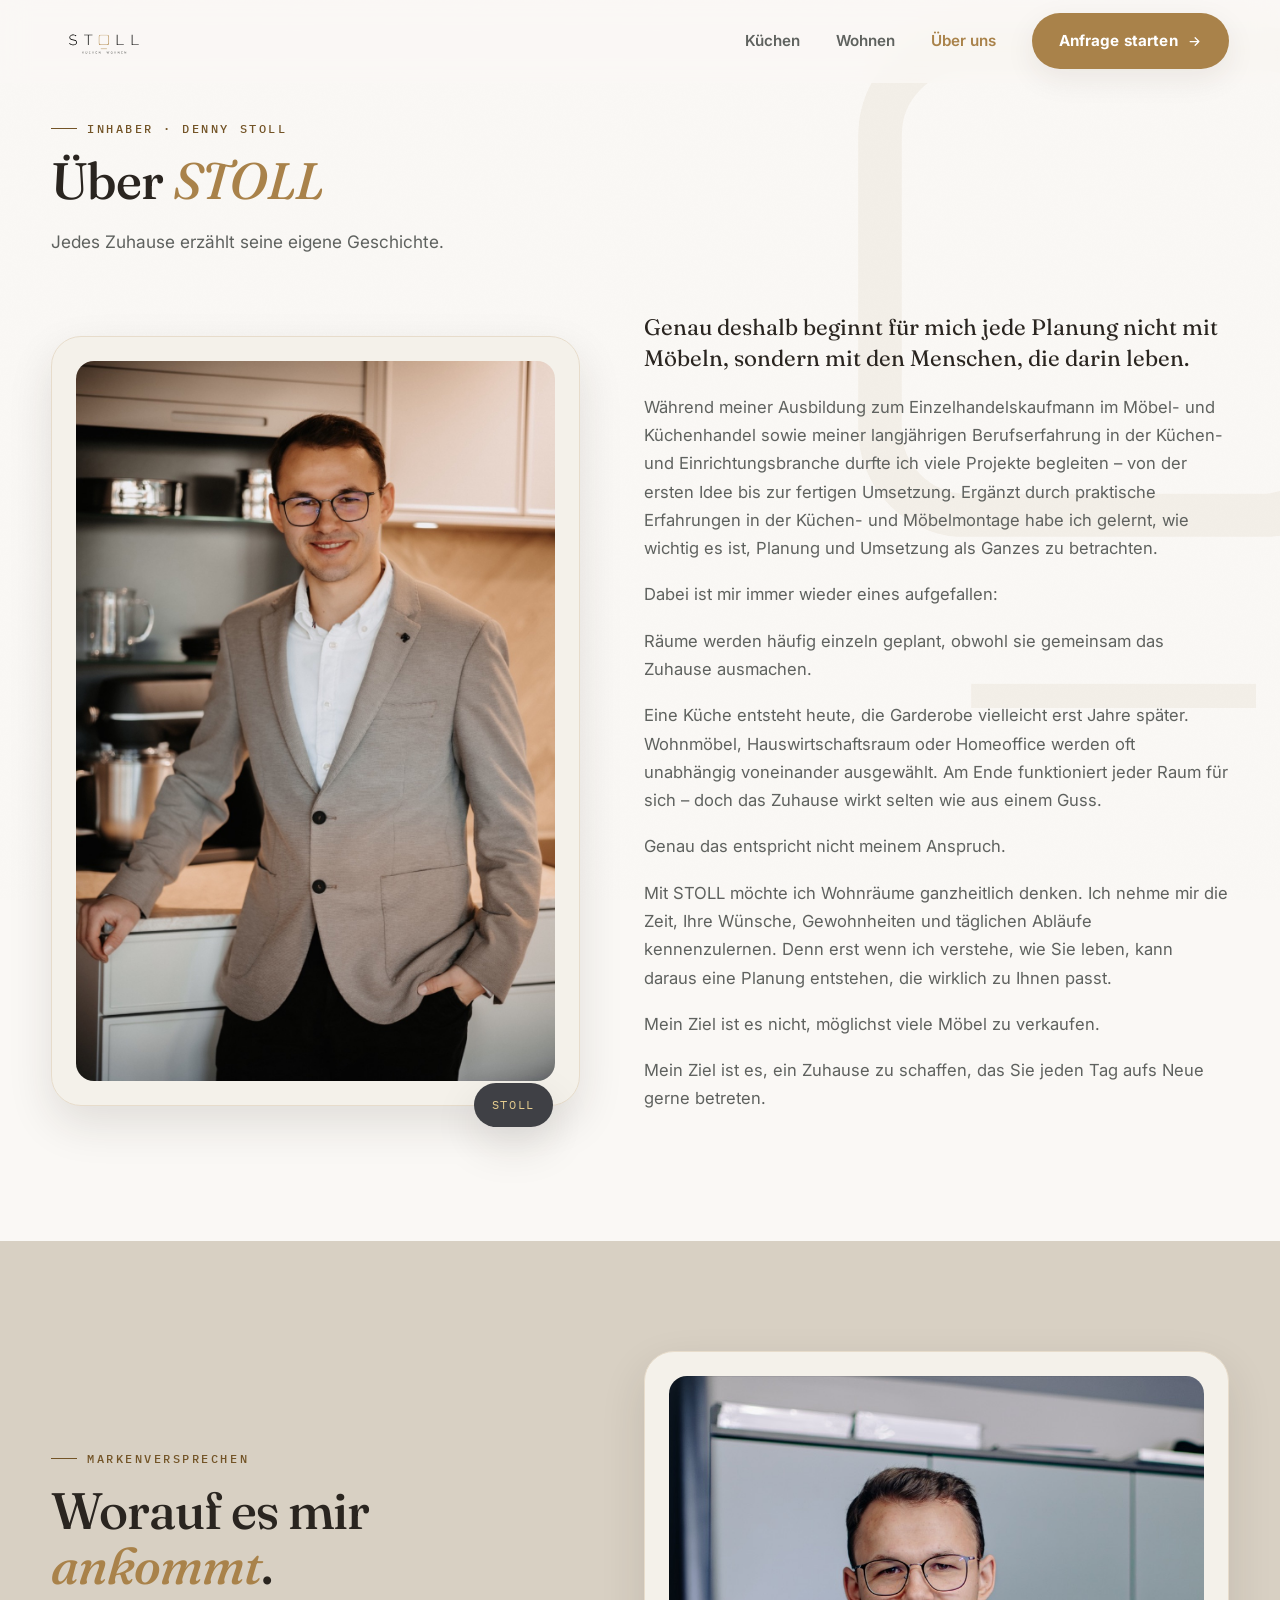
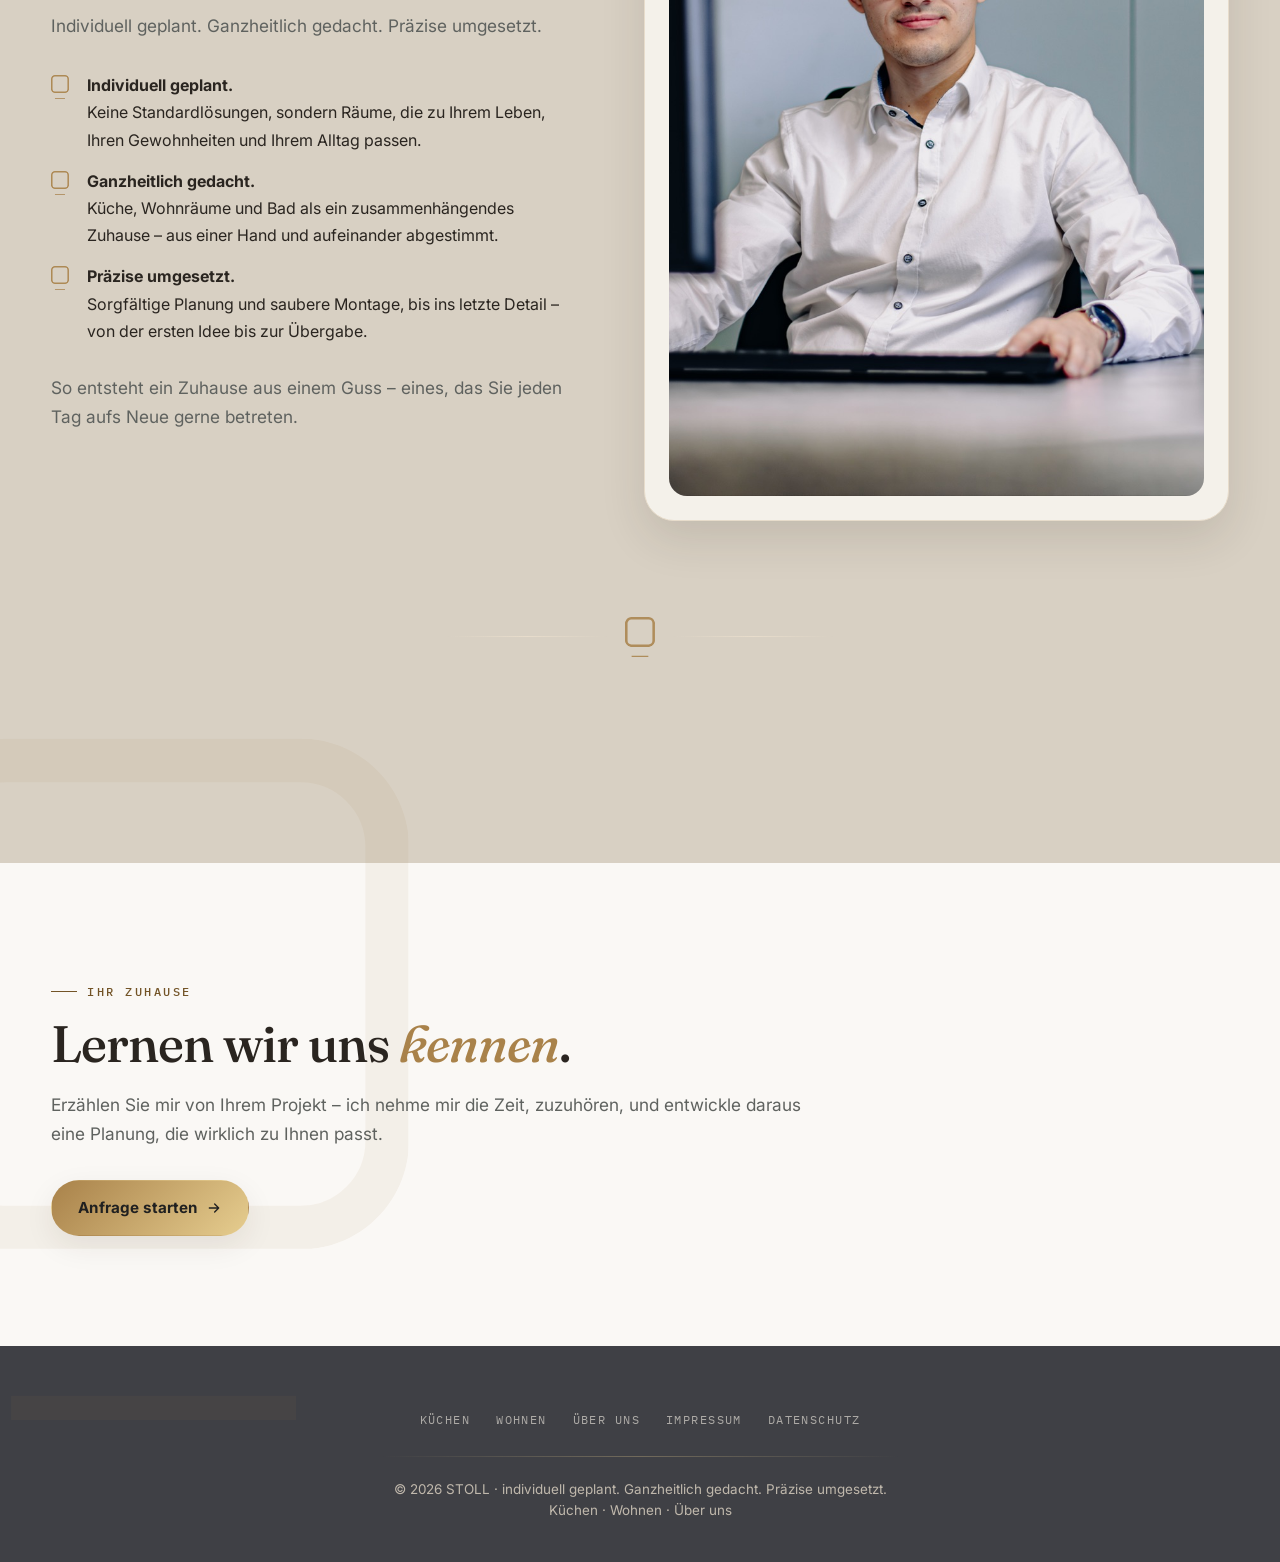
==== ueber.html @ c8c5f57c "deploy: sync from WarMarv/Stoll-Kuechen@6cf0e67fbf51370afdefecc2212f206522c93982" ====
<!DOCTYPE html>
<html lang="de">
<head>
  <meta charset="UTF-8" />
  <meta name="viewport" content="width=device-width, initial-scale=1.0" />
  <!-- Optional: Google Search Console verification token. Leave the placeholder
       if unused, or fill it via config.env / scripts/fill.py. -->
  <meta name="google-site-verification" content="" />

  <title>Über uns — STOLL</title>
  <meta name="description" content="Über STOLL: Inhaber Denny Stoll plant Küchen und ganzheitliche Wohnkonzepte vom ersten Gespräch bis zur fertigen Umsetzung – persönlich, individuell und aus einer Hand. Für Scheeßel, Rotenburg (Wümme) und Umgebung." />
  <meta name="author" content="STOLL" />
  <meta name="theme-color" content="#141210" />
  <link rel="canonical" href="https://stoll-kuechen.de/ueber.html" />
  <link rel="icon" type="image/png" href="resources/pictures/logo.png" />

  <meta property="og:type" content="website" />
  <meta property="og:locale" content="de_DE" />
  <meta property="og:site_name" content="STOLL" />
  <meta property="og:title" content="Über uns — STOLL" />
  <meta property="og:description" content="Die Geschichte hinter STOLL: ganzheitlich gedachte Wohnräume, persönlich geplant von Inhaber Denny Stoll – von der ersten Idee bis zur Umsetzung." />
  <meta property="og:url" content="https://stoll-kuechen.de/ueber.html" />
  <meta property="og:image" content="https://stoll-kuechen.de/resources/pictures/logo.png" />
  <meta name="twitter:card" content="summary_large_image" />
  <meta name="twitter:title" content="Über uns — STOLL" />
  <meta name="twitter:description" content="Die Geschichte hinter STOLL – Wohnräume, die als Ganzes gedacht werden." />
  <meta name="twitter:image" content="https://stoll-kuechen.de/resources/pictures/logo.png" />

  <link rel="preconnect" href="https://fonts.googleapis.com" />
  <link rel="preconnect" href="https://fonts.gstatic.com" crossorigin />
  <link href="https://fonts.googleapis.com/css2?family=Fraunces:ital,opsz,wght@0,9..144,400;0,9..144,500;0,9..144,600;1,9..144,500&family=IBM+Plex+Mono:wght@400;500&family=Inter:wght@400;500;600;700;800&display=swap" rel="stylesheet" />

  <link rel="stylesheet" href="styles.css" />

  <script type="application/ld+json">
  {
    "@context": "https://schema.org",
    "@type": "LocalBusiness",
    "name": "STOLL",
    "description": "STOLL verbindet individuelle Küchenplanung mit ganzheitlichen Wohnkonzepten – ein Zuhause aus einem Guss. Für Scheeßel, Rotenburg (Wümme) und Umgebung.",
    "image": "https://stoll-kuechen.de/resources/pictures/logo.png",
    "url": "https://stoll-kuechen.de/ueber.html",
    "telephone": "+491735657538",
    "email": "denny@stoll-kuechen.de",
    "address": {
      "@type": "PostalAddress",
      "postalCode": "27383",
      "addressLocality": "Scheeßel",
      "addressCountry": "DE"
    },
    "areaServed": "Rotenburg (Wümme) und Umgebung"
  }
  </script>
</head>

<body>

<header id="site-header">
  <div class="container nav">
    <a href="index.html#hero" class="brand" aria-label="STOLL — Startseite">
      <img src="resources/pictures/logo.svg" class="nav-logo" alt="STOLL" loading="eager" width="120" height="80" />
    </a>
    <nav class="nav-links" aria-label="Hauptnavigation">
      <a href="index.html">Küchen</a>
      <a href="wohnen.html">Wohnen</a>
      <a href="ueber.html" aria-current="page">Über uns</a>
      <a href="index.html#kontakt" class="btn nav-cta">
        Anfrage starten
        <svg class="arrow" width="15" height="15" viewBox="0 0 24 24" fill="none" aria-hidden="true"><path d="M5 12h14M13 6l6 6-6 6" stroke="currentColor" stroke-width="2" stroke-linecap="round" stroke-linejoin="round"/></svg>
      </a>
    </nav>
    <button class="hamburger" id="hamburger-btn" aria-label="Menü öffnen" aria-expanded="false" aria-controls="mobile-drawer">
      <span></span>
      <span></span>
      <span></span>
    </button>
  </div>
</header>

<div class="mobile-overlay" id="mobile-overlay" aria-hidden="true"></div>

<nav class="mobile-drawer" id="mobile-drawer" aria-label="Mobile Navigation" aria-hidden="true">
  <button class="drawer-close" id="drawer-close" aria-label="Menü schließen">
    <svg width="20" height="20" viewBox="0 0 24 24" fill="none" aria-hidden="true"><path d="M18 6 6 18M6 6l12 12" stroke="currentColor" stroke-width="2" stroke-linecap="round"/></svg>
  </button>
  <div class="drawer-links">
    <a href="index.html" class="drawer-link">Küchen</a>
    <a href="wohnen.html" class="drawer-link">Wohnen</a>
    <a href="ueber.html" class="drawer-link" aria-current="page">Über&nbsp;uns</a>
    <a href="index.html#kontakt" class="drawer-link">Kontakt</a>
    <a href="impressum.html" class="drawer-link">Impressum</a>
    <a href="datenschutz.html" class="drawer-link">Datenschutz</a>
  </div>
</nav>

<main id="top">

  <!-- ===================== ÜBER — STORY ===================== -->
  <section id="ueber">
    <!-- Recurring brand "O" — faint watermark behind the story. Decorative. -->
    <span class="o-watermark" aria-hidden="true" style="right:-7%; top:2%;"><svg xmlns="http://www.w3.org/2000/svg" viewBox="0 0 236.88 315.75" fill="currentColor" role="img" aria-hidden="true"><defs><clipPath id="ouw-18f285faab"><path d="M 0.78125 0.75 L 236 0.75 L 236 236 L 0.78125 236 Z M 0.78125 0.75 " clip-rule="nonzero"/></clipPath><clipPath id="ouw-90af466096"><path d="M 0.0351562 50.210938 L 0.0351562 186.21875 C 0.0351562 213.949219 22.511719 236.429688 50.242188 236.429688 L 186.253906 236.429688 C 213.984375 236.429688 236.464844 213.949219 236.464844 186.21875 L 236.464844 50.210938 C 236.464844 22.480469 213.984375 0 186.253906 0 L 50.242188 0 C 22.511719 0 0.0351562 22.480469 0.0351562 50.210938 Z M 0.0351562 50.210938 " clip-rule="nonzero"/></clipPath><clipPath id="ouw-c1b9705674"><path d="M 51.144531 0.898438 L 185.351562 0.898438 C 213.082031 0.898438 235.5625 23.378906 235.5625 51.109375 L 235.5625 185.320312 C 235.5625 213.050781 213.082031 235.53125 185.351562 235.53125 L 51.144531 235.53125 C 23.414062 235.53125 0.933594 213.050781 0.933594 185.320312 L 0.933594 51.109375 C 0.933594 23.378906 23.414062 0.898438 51.144531 0.898438 Z M 51.144531 0.898438 " clip-rule="nonzero"/></clipPath><clipPath id="ouw-21a5c34f56"><path d="M 0.0351562 0 L 236.097656 0 L 236.097656 236.0625 L 0.0351562 236.0625 Z M 0.0351562 0 " clip-rule="nonzero"/></clipPath><clipPath id="ouw-f9baf54a4a"><path d="M 0.0351562 50.210938 L 0.0351562 186.21875 C 0.0351562 213.949219 22.511719 236.429688 50.242188 236.429688 L 186.253906 236.429688 C 213.984375 236.429688 236.464844 213.949219 236.464844 186.21875 L 236.464844 50.210938 C 236.464844 22.480469 213.984375 0 186.253906 0 L 50.242188 0 C 22.511719 0 0.0351562 22.480469 0.0351562 50.210938 Z M 0.0351562 50.210938 " clip-rule="nonzero"/></clipPath><clipPath id="ouw-d1e6bcbc93"><path d="M 0.0351562 50.210938 L 0.0351562 186.214844 C 0.0351562 213.945312 22.511719 236.425781 50.242188 236.425781 L 186.25 236.425781 C 213.980469 236.425781 236.460938 213.945312 236.460938 186.214844 L 236.460938 50.210938 C 236.460938 22.480469 213.980469 0 186.25 0 L 50.242188 0 C 22.511719 0 0.0351562 22.480469 0.0351562 50.210938 Z M 0.0351562 50.210938 " clip-rule="nonzero"/></clipPath><clipPath id="ouw-80a44c258c"><path d="M 46 304 L 190 304 L 190 315.5 L 46 315.5 Z M 46 304 " clip-rule="nonzero"/></clipPath></defs><g clip-path="url(#ouw-18f285faab)"><g clip-path="url(#ouw-90af466096)"><g clip-path="url(#ouw-c1b9705674)"><path fill="currentColor" d="M 209.675781 236.425781 L 26.804688 236.425781 C 25.929688 236.425781 25.054688 236.378906 24.183594 236.292969 C 23.308594 236.207031 22.445312 236.078125 21.582031 235.90625 C 20.722656 235.734375 19.875 235.519531 19.035156 235.265625 C 18.199219 235.007812 17.375 234.714844 16.5625 234.378906 C 15.753906 234.042969 14.960938 233.667969 14.1875 233.253906 C 13.417969 232.839844 12.664062 232.386719 11.9375 231.902344 C 11.207031 231.414062 10.503906 230.890625 9.828125 230.335938 C 9.148438 229.777344 8.5 229.191406 7.882812 228.570312 C 7.261719 227.949219 6.671875 227.300781 6.117188 226.621094 C 5.5625 225.945312 5.039062 225.242188 4.550781 224.511719 C 4.066406 223.785156 3.613281 223.03125 3.203125 222.257812 C 2.789062 221.484375 2.414062 220.695312 2.078125 219.882812 C 1.742188 219.074219 1.445312 218.25 1.191406 217.410156 C 0.9375 216.574219 0.722656 215.722656 0.550781 214.863281 C 0.378906 214.003906 0.25 213.136719 0.164062 212.265625 C 0.078125 211.390625 0.0351562 210.519531 0.0351562 209.640625 L 0.0351562 26.773438 C 0.0351562 25.894531 0.078125 25.023438 0.164062 24.148438 C 0.253906 23.277344 0.382812 22.410156 0.554688 21.550781 C 0.726562 20.691406 0.9375 19.84375 1.195312 19.003906 C 1.449219 18.167969 1.746094 17.34375 2.082031 16.53125 C 2.417969 15.722656 2.792969 14.933594 3.207031 14.160156 C 3.617188 13.386719 4.070312 12.636719 4.554688 11.90625 C 5.042969 11.179688 5.566406 10.476562 6.121094 9.796875 C 6.679688 9.121094 7.265625 8.472656 7.886719 7.851562 C 8.503906 7.230469 9.152344 6.644531 9.832031 6.089844 C 10.507812 5.53125 11.210938 5.011719 11.941406 4.523438 C 12.667969 4.035156 13.417969 3.585938 14.191406 3.171875 C 14.964844 2.757812 15.757812 2.382812 16.566406 2.046875 C 17.375 1.710938 18.199219 1.414062 19.039062 1.160156 C 19.878906 0.90625 20.726562 0.691406 21.585938 0.519531 C 22.445312 0.347656 23.3125 0.21875 24.183594 0.132812 C 25.054688 0.046875 25.929688 0 26.804688 0 L 209.675781 0 C 210.550781 0 211.425781 0.0429688 212.296875 0.132812 C 213.171875 0.21875 214.039062 0.347656 214.898438 0.519531 C 215.757812 0.691406 216.605469 0.902344 217.445312 1.15625 C 218.285156 1.414062 219.109375 1.707031 219.917969 2.042969 C 220.726562 2.378906 221.519531 2.753906 222.292969 3.167969 C 223.066406 3.582031 223.816406 4.03125 224.546875 4.519531 C 225.273438 5.003906 225.980469 5.527344 226.65625 6.082031 C 227.335938 6.640625 227.984375 7.226562 228.601562 7.847656 C 229.222656 8.46875 229.8125 9.117188 230.367188 9.792969 C 230.925781 10.472656 231.445312 11.175781 231.933594 11.902344 C 232.421875 12.632812 232.871094 13.382812 233.285156 14.15625 C 233.699219 14.929688 234.074219 15.71875 234.410156 16.53125 C 234.746094 17.339844 235.042969 18.164062 235.296875 19.003906 C 235.554688 19.839844 235.765625 20.691406 235.9375 21.550781 C 236.109375 22.410156 236.242188 23.277344 236.328125 24.148438 C 236.414062 25.019531 236.457031 25.894531 236.460938 26.773438 L 236.460938 209.640625 C 236.460938 210.519531 236.414062 211.394531 236.328125 212.265625 C 236.242188 213.136719 236.113281 214.003906 235.941406 214.863281 C 235.769531 215.726562 235.554688 216.574219 235.300781 217.414062 C 235.046875 218.253906 234.75 219.078125 234.414062 219.886719 C 234.078125 220.699219 233.703125 221.488281 233.289062 222.261719 C 232.875 223.035156 232.425781 223.789062 231.9375 224.515625 C 231.453125 225.246094 230.929688 225.949219 230.371094 226.628906 C 229.816406 227.304688 229.226562 227.953125 228.609375 228.574219 C 227.988281 229.195312 227.339844 229.78125 226.660156 230.339844 C 225.984375 230.894531 225.28125 231.417969 224.550781 231.90625 C 223.820312 232.390625 223.070312 232.84375 222.296875 233.257812 C 221.523438 233.671875 220.730469 234.046875 219.921875 234.382812 C 219.109375 234.71875 218.285156 235.011719 217.449219 235.269531 C 216.609375 235.523438 215.757812 235.734375 214.898438 235.90625 C 214.039062 236.078125 213.171875 236.207031 212.300781 236.296875 C 211.425781 236.382812 210.550781 236.425781 209.675781 236.425781 Z M 26.804688 6.460938 C 26.140625 6.460938 25.476562 6.496094 24.816406 6.5625 C 24.15625 6.625 23.496094 6.726562 22.847656 6.855469 C 22.195312 6.988281 21.550781 7.148438 20.914062 7.34375 C 20.277344 7.535156 19.652344 7.761719 19.039062 8.015625 C 18.425781 8.269531 17.824219 8.554688 17.238281 8.867188 C 16.652344 9.183594 16.082031 9.523438 15.53125 9.894531 C 14.976562 10.261719 14.441406 10.660156 13.929688 11.082031 C 13.414062 11.503906 12.921875 11.949219 12.453125 12.417969 C 11.984375 12.890625 11.535156 13.382812 11.113281 13.894531 C 10.691406 14.410156 10.296875 14.941406 9.925781 15.496094 C 9.558594 16.046875 9.214844 16.617188 8.902344 17.203125 C 8.589844 17.789062 8.304688 18.390625 8.050781 19.003906 C 7.792969 19.617188 7.570312 20.242188 7.375 20.878906 C 7.183594 21.515625 7.019531 22.160156 6.890625 22.8125 C 6.757812 23.464844 6.660156 24.121094 6.59375 24.78125 C 6.527344 25.445312 6.496094 26.105469 6.492188 26.773438 L 6.492188 209.640625 C 6.496094 210.304688 6.527344 210.96875 6.59375 211.632812 C 6.660156 212.292969 6.757812 212.949219 6.886719 213.601562 C 7.019531 214.253906 7.179688 214.898438 7.375 215.535156 C 7.566406 216.171875 7.789062 216.796875 8.046875 217.414062 C 8.300781 218.027344 8.585938 218.628906 8.898438 219.214844 C 9.210938 219.800781 9.554688 220.371094 9.921875 220.921875 C 10.292969 221.476562 10.6875 222.011719 11.109375 222.523438 C 11.53125 223.039062 11.976562 223.53125 12.449219 224.003906 C 12.917969 224.472656 13.410156 224.917969 13.925781 225.339844 C 14.4375 225.761719 14.972656 226.160156 15.523438 226.53125 C 16.078125 226.898438 16.648438 227.242188 17.234375 227.554688 C 17.820312 227.871094 18.421875 228.152344 19.035156 228.410156 C 19.648438 228.664062 20.273438 228.890625 20.910156 229.082031 C 21.546875 229.277344 22.191406 229.4375 22.84375 229.570312 C 23.496094 229.699219 24.152344 229.800781 24.816406 229.867188 C 25.476562 229.929688 26.140625 229.964844 26.804688 229.964844 L 209.675781 229.964844 C 210.339844 229.964844 211.003906 229.933594 211.667969 229.867188 C 212.328125 229.800781 212.984375 229.703125 213.636719 229.570312 C 214.289062 229.441406 214.933594 229.28125 215.570312 229.085938 C 216.207031 228.890625 216.835938 228.667969 217.449219 228.414062 C 218.0625 228.15625 218.664062 227.875 219.25 227.558594 C 219.839844 227.246094 220.410156 226.902344 220.960938 226.535156 C 221.515625 226.164062 222.046875 225.769531 222.5625 225.347656 C 223.078125 224.921875 223.570312 224.476562 224.039062 224.007812 C 224.511719 223.535156 224.957031 223.042969 225.378906 222.527344 C 225.800781 222.015625 226.199219 221.480469 226.566406 220.925781 C 226.9375 220.375 227.28125 219.804688 227.59375 219.21875 C 227.90625 218.632812 228.191406 218.03125 228.445312 217.414062 C 228.703125 216.800781 228.925781 216.175781 229.121094 215.539062 C 229.3125 214.902344 229.476562 214.257812 229.605469 213.605469 C 229.734375 212.953125 229.835938 212.292969 229.898438 211.632812 C 229.964844 210.96875 230 210.304688 230 209.640625 L 230 26.773438 C 230 26.105469 229.964844 25.445312 229.898438 24.78125 C 229.832031 24.121094 229.734375 23.460938 229.605469 22.808594 C 229.472656 22.15625 229.3125 21.515625 229.117188 20.878906 C 228.921875 20.242188 228.699219 19.617188 228.441406 19 C 228.1875 18.386719 227.902344 17.785156 227.589844 17.199219 C 227.273438 16.613281 226.933594 16.042969 226.5625 15.492188 C 226.191406 14.9375 225.796875 14.40625 225.375 13.890625 C 224.953125 13.378906 224.507812 12.886719 224.035156 12.414062 C 223.566406 11.945312 223.074219 11.5 222.558594 11.078125 C 222.042969 10.65625 221.511719 10.257812 220.957031 9.890625 C 220.40625 9.519531 219.835938 9.179688 219.246094 8.863281 C 218.660156 8.550781 218.0625 8.265625 217.445312 8.011719 C 216.832031 7.757812 216.207031 7.53125 215.570312 7.339844 C 214.933594 7.144531 214.289062 6.984375 213.636719 6.855469 C 212.984375 6.722656 212.328125 6.625 211.664062 6.558594 C 211.003906 6.492188 210.339844 6.460938 209.675781 6.460938 Z M 26.804688 6.460938 " fill-opacity="1" fill-rule="nonzero"/></g></g></g><g clip-path="url(#ouw-21a5c34f56)"><g clip-path="url(#ouw-f9baf54a4a)"><g clip-path="url(#ouw-d1e6bcbc93)"><path stroke-linecap="butt" transform="matrix(0.749407, 0, 0, 0.749407, 0.0337478, 0.000000000000063898)" fill="none" stroke-linejoin="miter" d="M 0.00187935 67.000928 L 0.00187935 248.483059 C 0.00187935 285.486295 29.99436 315.483987 66.997595 315.483987 L 248.484939 315.483987 C 285.488174 315.483987 315.485867 285.486295 315.485867 248.483059 L 315.485867 67.000928 C 315.485867 29.997693 285.488174 -0.000000000000085265 248.484939 -0.000000000000085265 L 66.997595 -0.000000000000085265 C 29.99436 -0.000000000000085265 0.00187935 29.997693 0.00187935 67.000928 Z M 0.00187935 67.000928 " stroke="currentColor" stroke-width="54" stroke-opacity="1" stroke-miterlimit="4"/></g></g></g><g clip-path="url(#ouw-80a44c258c)"><path stroke-linecap="butt" transform="matrix(0.749407, 0, 0, 0.749407, 52.342947, 304.07559)" fill="none" stroke-linejoin="miter" d="M 0.00107154 7.498897 L 175.885023 7.498897 " stroke="currentColor" stroke-width="15" stroke-opacity="1" stroke-miterlimit="4"/></g></svg></span>

    <div class="container">
      <div class="section-head reveal">
        <span>Inhaber · Denny Stoll</span>
        <h1>Über <em>STOLL</em></h1>
        <p class="lead">
          Jedes Zuhause erzählt seine eigene Geschichte.
        </p>
      </div>

      <div class="about-layout">
        <div class="about-figure reveal">
          <div class="img-wrap">
            <img src="resources/pictures/portrait-denny.jpg"
                 alt="Denny Stoll, Inhaber von STOLL, im Porträt"
                 loading="eager" width="900" height="720" />
          </div>
          <span class="stamp">STOLL</span>
        </div>

        <div class="about-text reveal" data-delay="1">
          <p>
            Genau deshalb beginnt für mich jede Planung nicht mit Möbeln, sondern mit den Menschen, die darin leben.
          </p>
          <p>
            Während meiner Ausbildung zum Einzelhandelskaufmann im Möbel- und Küchenhandel sowie meiner langjährigen Berufserfahrung in der Küchen- und Einrichtungsbranche durfte ich viele Projekte begleiten – von der ersten Idee bis zur fertigen Umsetzung. Ergänzt durch praktische Erfahrungen in der Küchen- und Möbelmontage habe ich gelernt, wie wichtig es ist, Planung und Umsetzung als Ganzes zu betrachten.
          </p>
          <p>
            Dabei ist mir immer wieder eines aufgefallen:
          </p>
          <p>
            Räume werden häufig einzeln geplant, obwohl sie gemeinsam das Zuhause ausmachen.
          </p>
          <p>
            Eine Küche entsteht heute, die Garderobe vielleicht erst Jahre später. Wohnmöbel, Hauswirtschaftsraum oder Homeoffice werden oft unabhängig voneinander ausgewählt. Am Ende funktioniert jeder Raum für sich – doch das Zuhause wirkt selten wie aus einem Guss.
          </p>
          <p>
            Genau das entspricht nicht meinem Anspruch.
          </p>
          <p>
            Mit STOLL möchte ich Wohnräume ganzheitlich denken. Ich nehme mir die Zeit, Ihre Wünsche, Gewohnheiten und täglichen Abläufe kennenzulernen. Denn erst wenn ich verstehe, wie Sie leben, kann daraus eine Planung entstehen, die wirklich zu Ihnen passt.
          </p>
          <p>
            Mein Ziel ist es nicht, möglichst viele Möbel zu verkaufen.
          </p>
          <p>
            Mein Ziel ist es, ein Zuhause zu schaffen, das Sie jeden Tag aufs Neue gerne betreten.
          </p>
        </div>
      </div>
    </div>
  </section>

  <!-- ===================== ÜBER — MARKENVERSPRECHEN ===================== -->
  <section id="werte" class="band-greige">
    <div class="container about-layout">
      <div class="reveal">
        <div class="section-head" style="margin-bottom:32px;">
          <span>Markenversprechen</span>
          <h2>Worauf es mir <em>ankommt</em>.</h2>
          <p class="lead">
            Individuell geplant. Ganzheitlich gedacht. Präzise umgesetzt.
          </p>
        </div>

        <ul class="o-list">
          <li>
            <span class="o-mark" aria-hidden="true"><svg xmlns="http://www.w3.org/2000/svg" viewBox="0 0 236.88 315.75" fill="currentColor" role="img" aria-hidden="true"><defs><clipPath id="ol1-18f285faab"><path d="M 0.78125 0.75 L 236 0.75 L 236 236 L 0.78125 236 Z M 0.78125 0.75 " clip-rule="nonzero"/></clipPath><clipPath id="ol1-90af466096"><path d="M 0.0351562 50.210938 L 0.0351562 186.21875 C 0.0351562 213.949219 22.511719 236.429688 50.242188 236.429688 L 186.253906 236.429688 C 213.984375 236.429688 236.464844 213.949219 236.464844 186.21875 L 236.464844 50.210938 C 236.464844 22.480469 213.984375 0 186.253906 0 L 50.242188 0 C 22.511719 0 0.0351562 22.480469 0.0351562 50.210938 Z M 0.0351562 50.210938 " clip-rule="nonzero"/></clipPath><clipPath id="ol1-c1b9705674"><path d="M 51.144531 0.898438 L 185.351562 0.898438 C 213.082031 0.898438 235.5625 23.378906 235.5625 51.109375 L 235.5625 185.320312 C 235.5625 213.050781 213.082031 235.53125 185.351562 235.53125 L 51.144531 235.53125 C 23.414062 235.53125 0.933594 213.050781 0.933594 185.320312 L 0.933594 51.109375 C 0.933594 23.378906 23.414062 0.898438 51.144531 0.898438 Z M 51.144531 0.898438 " clip-rule="nonzero"/></clipPath><clipPath id="ol1-21a5c34f56"><path d="M 0.0351562 0 L 236.097656 0 L 236.097656 236.0625 L 0.0351562 236.0625 Z M 0.0351562 0 " clip-rule="nonzero"/></clipPath><clipPath id="ol1-f9baf54a4a"><path d="M 0.0351562 50.210938 L 0.0351562 186.21875 C 0.0351562 213.949219 22.511719 236.429688 50.242188 236.429688 L 186.253906 236.429688 C 213.984375 236.429688 236.464844 213.949219 236.464844 186.21875 L 236.464844 50.210938 C 236.464844 22.480469 213.984375 0 186.253906 0 L 50.242188 0 C 22.511719 0 0.0351562 22.480469 0.0351562 50.210938 Z M 0.0351562 50.210938 " clip-rule="nonzero"/></clipPath><clipPath id="ol1-d1e6bcbc93"><path d="M 0.0351562 50.210938 L 0.0351562 186.214844 C 0.0351562 213.945312 22.511719 236.425781 50.242188 236.425781 L 186.25 236.425781 C 213.980469 236.425781 236.460938 213.945312 236.460938 186.214844 L 236.460938 50.210938 C 236.460938 22.480469 213.980469 0 186.25 0 L 50.242188 0 C 22.511719 0 0.0351562 22.480469 0.0351562 50.210938 Z M 0.0351562 50.210938 " clip-rule="nonzero"/></clipPath><clipPath id="ol1-80a44c258c"><path d="M 46 304 L 190 304 L 190 315.5 L 46 315.5 Z M 46 304 " clip-rule="nonzero"/></clipPath></defs><g clip-path="url(#ol1-18f285faab)"><g clip-path="url(#ol1-90af466096)"><g clip-path="url(#ol1-c1b9705674)"><path fill="currentColor" d="M 209.675781 236.425781 L 26.804688 236.425781 C 25.929688 236.425781 25.054688 236.378906 24.183594 236.292969 C 23.308594 236.207031 22.445312 236.078125 21.582031 235.90625 C 20.722656 235.734375 19.875 235.519531 19.035156 235.265625 C 18.199219 235.007812 17.375 234.714844 16.5625 234.378906 C 15.753906 234.042969 14.960938 233.667969 14.1875 233.253906 C 13.417969 232.839844 12.664062 232.386719 11.9375 231.902344 C 11.207031 231.414062 10.503906 230.890625 9.828125 230.335938 C 9.148438 229.777344 8.5 229.191406 7.882812 228.570312 C 7.261719 227.949219 6.671875 227.300781 6.117188 226.621094 C 5.5625 225.945312 5.039062 225.242188 4.550781 224.511719 C 4.066406 223.785156 3.613281 223.03125 3.203125 222.257812 C 2.789062 221.484375 2.414062 220.695312 2.078125 219.882812 C 1.742188 219.074219 1.445312 218.25 1.191406 217.410156 C 0.9375 216.574219 0.722656 215.722656 0.550781 214.863281 C 0.378906 214.003906 0.25 213.136719 0.164062 212.265625 C 0.078125 211.390625 0.0351562 210.519531 0.0351562 209.640625 L 0.0351562 26.773438 C 0.0351562 25.894531 0.078125 25.023438 0.164062 24.148438 C 0.253906 23.277344 0.382812 22.410156 0.554688 21.550781 C 0.726562 20.691406 0.9375 19.84375 1.195312 19.003906 C 1.449219 18.167969 1.746094 17.34375 2.082031 16.53125 C 2.417969 15.722656 2.792969 14.933594 3.207031 14.160156 C 3.617188 13.386719 4.070312 12.636719 4.554688 11.90625 C 5.042969 11.179688 5.566406 10.476562 6.121094 9.796875 C 6.679688 9.121094 7.265625 8.472656 7.886719 7.851562 C 8.503906 7.230469 9.152344 6.644531 9.832031 6.089844 C 10.507812 5.53125 11.210938 5.011719 11.941406 4.523438 C 12.667969 4.035156 13.417969 3.585938 14.191406 3.171875 C 14.964844 2.757812 15.757812 2.382812 16.566406 2.046875 C 17.375 1.710938 18.199219 1.414062 19.039062 1.160156 C 19.878906 0.90625 20.726562 0.691406 21.585938 0.519531 C 22.445312 0.347656 23.3125 0.21875 24.183594 0.132812 C 25.054688 0.046875 25.929688 0 26.804688 0 L 209.675781 0 C 210.550781 0 211.425781 0.0429688 212.296875 0.132812 C 213.171875 0.21875 214.039062 0.347656 214.898438 0.519531 C 215.757812 0.691406 216.605469 0.902344 217.445312 1.15625 C 218.285156 1.414062 219.109375 1.707031 219.917969 2.042969 C 220.726562 2.378906 221.519531 2.753906 222.292969 3.167969 C 223.066406 3.582031 223.816406 4.03125 224.546875 4.519531 C 225.273438 5.003906 225.980469 5.527344 226.65625 6.082031 C 227.335938 6.640625 227.984375 7.226562 228.601562 7.847656 C 229.222656 8.46875 229.8125 9.117188 230.367188 9.792969 C 230.925781 10.472656 231.445312 11.175781 231.933594 11.902344 C 232.421875 12.632812 232.871094 13.382812 233.285156 14.15625 C 233.699219 14.929688 234.074219 15.71875 234.410156 16.53125 C 234.746094 17.339844 235.042969 18.164062 235.296875 19.003906 C 235.554688 19.839844 235.765625 20.691406 235.9375 21.550781 C 236.109375 22.410156 236.242188 23.277344 236.328125 24.148438 C 236.414062 25.019531 236.457031 25.894531 236.460938 26.773438 L 236.460938 209.640625 C 236.460938 210.519531 236.414062 211.394531 236.328125 212.265625 C 236.242188 213.136719 236.113281 214.003906 235.941406 214.863281 C 235.769531 215.726562 235.554688 216.574219 235.300781 217.414062 C 235.046875 218.253906 234.75 219.078125 234.414062 219.886719 C 234.078125 220.699219 233.703125 221.488281 233.289062 222.261719 C 232.875 223.035156 232.425781 223.789062 231.9375 224.515625 C 231.453125 225.246094 230.929688 225.949219 230.371094 226.628906 C 229.816406 227.304688 229.226562 227.953125 228.609375 228.574219 C 227.988281 229.195312 227.339844 229.78125 226.660156 230.339844 C 225.984375 230.894531 225.28125 231.417969 224.550781 231.90625 C 223.820312 232.390625 223.070312 232.84375 222.296875 233.257812 C 221.523438 233.671875 220.730469 234.046875 219.921875 234.382812 C 219.109375 234.71875 218.285156 235.011719 217.449219 235.269531 C 216.609375 235.523438 215.757812 235.734375 214.898438 235.90625 C 214.039062 236.078125 213.171875 236.207031 212.300781 236.296875 C 211.425781 236.382812 210.550781 236.425781 209.675781 236.425781 Z M 26.804688 6.460938 C 26.140625 6.460938 25.476562 6.496094 24.816406 6.5625 C 24.15625 6.625 23.496094 6.726562 22.847656 6.855469 C 22.195312 6.988281 21.550781 7.148438 20.914062 7.34375 C 20.277344 7.535156 19.652344 7.761719 19.039062 8.015625 C 18.425781 8.269531 17.824219 8.554688 17.238281 8.867188 C 16.652344 9.183594 16.082031 9.523438 15.53125 9.894531 C 14.976562 10.261719 14.441406 10.660156 13.929688 11.082031 C 13.414062 11.503906 12.921875 11.949219 12.453125 12.417969 C 11.984375 12.890625 11.535156 13.382812 11.113281 13.894531 C 10.691406 14.410156 10.296875 14.941406 9.925781 15.496094 C 9.558594 16.046875 9.214844 16.617188 8.902344 17.203125 C 8.589844 17.789062 8.304688 18.390625 8.050781 19.003906 C 7.792969 19.617188 7.570312 20.242188 7.375 20.878906 C 7.183594 21.515625 7.019531 22.160156 6.890625 22.8125 C 6.757812 23.464844 6.660156 24.121094 6.59375 24.78125 C 6.527344 25.445312 6.496094 26.105469 6.492188 26.773438 L 6.492188 209.640625 C 6.496094 210.304688 6.527344 210.96875 6.59375 211.632812 C 6.660156 212.292969 6.757812 212.949219 6.886719 213.601562 C 7.019531 214.253906 7.179688 214.898438 7.375 215.535156 C 7.566406 216.171875 7.789062 216.796875 8.046875 217.414062 C 8.300781 218.027344 8.585938 218.628906 8.898438 219.214844 C 9.210938 219.800781 9.554688 220.371094 9.921875 220.921875 C 10.292969 221.476562 10.6875 222.011719 11.109375 222.523438 C 11.53125 223.039062 11.976562 223.53125 12.449219 224.003906 C 12.917969 224.472656 13.410156 224.917969 13.925781 225.339844 C 14.4375 225.761719 14.972656 226.160156 15.523438 226.53125 C 16.078125 226.898438 16.648438 227.242188 17.234375 227.554688 C 17.820312 227.871094 18.421875 228.152344 19.035156 228.410156 C 19.648438 228.664062 20.273438 228.890625 20.910156 229.082031 C 21.546875 229.277344 22.191406 229.4375 22.84375 229.570312 C 23.496094 229.699219 24.152344 229.800781 24.816406 229.867188 C 25.476562 229.929688 26.140625 229.964844 26.804688 229.964844 L 209.675781 229.964844 C 210.339844 229.964844 211.003906 229.933594 211.667969 229.867188 C 212.328125 229.800781 212.984375 229.703125 213.636719 229.570312 C 214.289062 229.441406 214.933594 229.28125 215.570312 229.085938 C 216.207031 228.890625 216.835938 228.667969 217.449219 228.414062 C 218.0625 228.15625 218.664062 227.875 219.25 227.558594 C 219.839844 227.246094 220.410156 226.902344 220.960938 226.535156 C 221.515625 226.164062 222.046875 225.769531 222.5625 225.347656 C 223.078125 224.921875 223.570312 224.476562 224.039062 224.007812 C 224.511719 223.535156 224.957031 223.042969 225.378906 222.527344 C 225.800781 222.015625 226.199219 221.480469 226.566406 220.925781 C 226.9375 220.375 227.28125 219.804688 227.59375 219.21875 C 227.90625 218.632812 228.191406 218.03125 228.445312 217.414062 C 228.703125 216.800781 228.925781 216.175781 229.121094 215.539062 C 229.3125 214.902344 229.476562 214.257812 229.605469 213.605469 C 229.734375 212.953125 229.835938 212.292969 229.898438 211.632812 C 229.964844 210.96875 230 210.304688 230 209.640625 L 230 26.773438 C 230 26.105469 229.964844 25.445312 229.898438 24.78125 C 229.832031 24.121094 229.734375 23.460938 229.605469 22.808594 C 229.472656 22.15625 229.3125 21.515625 229.117188 20.878906 C 228.921875 20.242188 228.699219 19.617188 228.441406 19 C 228.1875 18.386719 227.902344 17.785156 227.589844 17.199219 C 227.273438 16.613281 226.933594 16.042969 226.5625 15.492188 C 226.191406 14.9375 225.796875 14.40625 225.375 13.890625 C 224.953125 13.378906 224.507812 12.886719 224.035156 12.414062 C 223.566406 11.945312 223.074219 11.5 222.558594 11.078125 C 222.042969 10.65625 221.511719 10.257812 220.957031 9.890625 C 220.40625 9.519531 219.835938 9.179688 219.246094 8.863281 C 218.660156 8.550781 218.0625 8.265625 217.445312 8.011719 C 216.832031 7.757812 216.207031 7.53125 215.570312 7.339844 C 214.933594 7.144531 214.289062 6.984375 213.636719 6.855469 C 212.984375 6.722656 212.328125 6.625 211.664062 6.558594 C 211.003906 6.492188 210.339844 6.460938 209.675781 6.460938 Z M 26.804688 6.460938 " fill-opacity="1" fill-rule="nonzero"/></g></g></g><g clip-path="url(#ol1-21a5c34f56)"><g clip-path="url(#ol1-f9baf54a4a)"><g clip-path="url(#ol1-d1e6bcbc93)"><path stroke-linecap="butt" transform="matrix(0.749407, 0, 0, 0.749407, 0.0337478, 0.000000000000063898)" fill="none" stroke-linejoin="miter" d="M 0.00187935 67.000928 L 0.00187935 248.483059 C 0.00187935 285.486295 29.99436 315.483987 66.997595 315.483987 L 248.484939 315.483987 C 285.488174 315.483987 315.485867 285.486295 315.485867 248.483059 L 315.485867 67.000928 C 315.485867 29.997693 285.488174 -0.000000000000085265 248.484939 -0.000000000000085265 L 66.997595 -0.000000000000085265 C 29.99436 -0.000000000000085265 0.00187935 29.997693 0.00187935 67.000928 Z M 0.00187935 67.000928 " stroke="currentColor" stroke-width="54" stroke-opacity="1" stroke-miterlimit="4"/></g></g></g><g clip-path="url(#ol1-80a44c258c)"><path stroke-linecap="butt" transform="matrix(0.749407, 0, 0, 0.749407, 52.342947, 304.07559)" fill="none" stroke-linejoin="miter" d="M 0.00107154 7.498897 L 175.885023 7.498897 " stroke="currentColor" stroke-width="15" stroke-opacity="1" stroke-miterlimit="4"/></g></svg></span>
            <div>
              <strong>Individuell geplant.</strong><br />
              Keine Standardlösungen, sondern Räume, die zu Ihrem Leben, Ihren Gewohnheiten und Ihrem Alltag passen.
            </div>
          </li>
          <li>
            <span class="o-mark" aria-hidden="true"><svg xmlns="http://www.w3.org/2000/svg" viewBox="0 0 236.88 315.75" fill="currentColor" role="img" aria-hidden="true"><defs><clipPath id="ol2-18f285faab"><path d="M 0.78125 0.75 L 236 0.75 L 236 236 L 0.78125 236 Z M 0.78125 0.75 " clip-rule="nonzero"/></clipPath><clipPath id="ol2-90af466096"><path d="M 0.0351562 50.210938 L 0.0351562 186.21875 C 0.0351562 213.949219 22.511719 236.429688 50.242188 236.429688 L 186.253906 236.429688 C 213.984375 236.429688 236.464844 213.949219 236.464844 186.21875 L 236.464844 50.210938 C 236.464844 22.480469 213.984375 0 186.253906 0 L 50.242188 0 C 22.511719 0 0.0351562 22.480469 0.0351562 50.210938 Z M 0.0351562 50.210938 " clip-rule="nonzero"/></clipPath><clipPath id="ol2-c1b9705674"><path d="M 51.144531 0.898438 L 185.351562 0.898438 C 213.082031 0.898438 235.5625 23.378906 235.5625 51.109375 L 235.5625 185.320312 C 235.5625 213.050781 213.082031 235.53125 185.351562 235.53125 L 51.144531 235.53125 C 23.414062 235.53125 0.933594 213.050781 0.933594 185.320312 L 0.933594 51.109375 C 0.933594 23.378906 23.414062 0.898438 51.144531 0.898438 Z M 51.144531 0.898438 " clip-rule="nonzero"/></clipPath><clipPath id="ol2-21a5c34f56"><path d="M 0.0351562 0 L 236.097656 0 L 236.097656 236.0625 L 0.0351562 236.0625 Z M 0.0351562 0 " clip-rule="nonzero"/></clipPath><clipPath id="ol2-f9baf54a4a"><path d="M 0.0351562 50.210938 L 0.0351562 186.21875 C 0.0351562 213.949219 22.511719 236.429688 50.242188 236.429688 L 186.253906 236.429688 C 213.984375 236.429688 236.464844 213.949219 236.464844 186.21875 L 236.464844 50.210938 C 236.464844 22.480469 213.984375 0 186.253906 0 L 50.242188 0 C 22.511719 0 0.0351562 22.480469 0.0351562 50.210938 Z M 0.0351562 50.210938 " clip-rule="nonzero"/></clipPath><clipPath id="ol2-d1e6bcbc93"><path d="M 0.0351562 50.210938 L 0.0351562 186.214844 C 0.0351562 213.945312 22.511719 236.425781 50.242188 236.425781 L 186.25 236.425781 C 213.980469 236.425781 236.460938 213.945312 236.460938 186.214844 L 236.460938 50.210938 C 236.460938 22.480469 213.980469 0 186.25 0 L 50.242188 0 C 22.511719 0 0.0351562 22.480469 0.0351562 50.210938 Z M 0.0351562 50.210938 " clip-rule="nonzero"/></clipPath><clipPath id="ol2-80a44c258c"><path d="M 46 304 L 190 304 L 190 315.5 L 46 315.5 Z M 46 304 " clip-rule="nonzero"/></clipPath></defs><g clip-path="url(#ol2-18f285faab)"><g clip-path="url(#ol2-90af466096)"><g clip-path="url(#ol2-c1b9705674)"><path fill="currentColor" d="M 209.675781 236.425781 L 26.804688 236.425781 C 25.929688 236.425781 25.054688 236.378906 24.183594 236.292969 C 23.308594 236.207031 22.445312 236.078125 21.582031 235.90625 C 20.722656 235.734375 19.875 235.519531 19.035156 235.265625 C 18.199219 235.007812 17.375 234.714844 16.5625 234.378906 C 15.753906 234.042969 14.960938 233.667969 14.1875 233.253906 C 13.417969 232.839844 12.664062 232.386719 11.9375 231.902344 C 11.207031 231.414062 10.503906 230.890625 9.828125 230.335938 C 9.148438 229.777344 8.5 229.191406 7.882812 228.570312 C 7.261719 227.949219 6.671875 227.300781 6.117188 226.621094 C 5.5625 225.945312 5.039062 225.242188 4.550781 224.511719 C 4.066406 223.785156 3.613281 223.03125 3.203125 222.257812 C 2.789062 221.484375 2.414062 220.695312 2.078125 219.882812 C 1.742188 219.074219 1.445312 218.25 1.191406 217.410156 C 0.9375 216.574219 0.722656 215.722656 0.550781 214.863281 C 0.378906 214.003906 0.25 213.136719 0.164062 212.265625 C 0.078125 211.390625 0.0351562 210.519531 0.0351562 209.640625 L 0.0351562 26.773438 C 0.0351562 25.894531 0.078125 25.023438 0.164062 24.148438 C 0.253906 23.277344 0.382812 22.410156 0.554688 21.550781 C 0.726562 20.691406 0.9375 19.84375 1.195312 19.003906 C 1.449219 18.167969 1.746094 17.34375 2.082031 16.53125 C 2.417969 15.722656 2.792969 14.933594 3.207031 14.160156 C 3.617188 13.386719 4.070312 12.636719 4.554688 11.90625 C 5.042969 11.179688 5.566406 10.476562 6.121094 9.796875 C 6.679688 9.121094 7.265625 8.472656 7.886719 7.851562 C 8.503906 7.230469 9.152344 6.644531 9.832031 6.089844 C 10.507812 5.53125 11.210938 5.011719 11.941406 4.523438 C 12.667969 4.035156 13.417969 3.585938 14.191406 3.171875 C 14.964844 2.757812 15.757812 2.382812 16.566406 2.046875 C 17.375 1.710938 18.199219 1.414062 19.039062 1.160156 C 19.878906 0.90625 20.726562 0.691406 21.585938 0.519531 C 22.445312 0.347656 23.3125 0.21875 24.183594 0.132812 C 25.054688 0.046875 25.929688 0 26.804688 0 L 209.675781 0 C 210.550781 0 211.425781 0.0429688 212.296875 0.132812 C 213.171875 0.21875 214.039062 0.347656 214.898438 0.519531 C 215.757812 0.691406 216.605469 0.902344 217.445312 1.15625 C 218.285156 1.414062 219.109375 1.707031 219.917969 2.042969 C 220.726562 2.378906 221.519531 2.753906 222.292969 3.167969 C 223.066406 3.582031 223.816406 4.03125 224.546875 4.519531 C 225.273438 5.003906 225.980469 5.527344 226.65625 6.082031 C 227.335938 6.640625 227.984375 7.226562 228.601562 7.847656 C 229.222656 8.46875 229.8125 9.117188 230.367188 9.792969 C 230.925781 10.472656 231.445312 11.175781 231.933594 11.902344 C 232.421875 12.632812 232.871094 13.382812 233.285156 14.15625 C 233.699219 14.929688 234.074219 15.71875 234.410156 16.53125 C 234.746094 17.339844 235.042969 18.164062 235.296875 19.003906 C 235.554688 19.839844 235.765625 20.691406 235.9375 21.550781 C 236.109375 22.410156 236.242188 23.277344 236.328125 24.148438 C 236.414062 25.019531 236.457031 25.894531 236.460938 26.773438 L 236.460938 209.640625 C 236.460938 210.519531 236.414062 211.394531 236.328125 212.265625 C 236.242188 213.136719 236.113281 214.003906 235.941406 214.863281 C 235.769531 215.726562 235.554688 216.574219 235.300781 217.414062 C 235.046875 218.253906 234.75 219.078125 234.414062 219.886719 C 234.078125 220.699219 233.703125 221.488281 233.289062 222.261719 C 232.875 223.035156 232.425781 223.789062 231.9375 224.515625 C 231.453125 225.246094 230.929688 225.949219 230.371094 226.628906 C 229.816406 227.304688 229.226562 227.953125 228.609375 228.574219 C 227.988281 229.195312 227.339844 229.78125 226.660156 230.339844 C 225.984375 230.894531 225.28125 231.417969 224.550781 231.90625 C 223.820312 232.390625 223.070312 232.84375 222.296875 233.257812 C 221.523438 233.671875 220.730469 234.046875 219.921875 234.382812 C 219.109375 234.71875 218.285156 235.011719 217.449219 235.269531 C 216.609375 235.523438 215.757812 235.734375 214.898438 235.90625 C 214.039062 236.078125 213.171875 236.207031 212.300781 236.296875 C 211.425781 236.382812 210.550781 236.425781 209.675781 236.425781 Z M 26.804688 6.460938 C 26.140625 6.460938 25.476562 6.496094 24.816406 6.5625 C 24.15625 6.625 23.496094 6.726562 22.847656 6.855469 C 22.195312 6.988281 21.550781 7.148438 20.914062 7.34375 C 20.277344 7.535156 19.652344 7.761719 19.039062 8.015625 C 18.425781 8.269531 17.824219 8.554688 17.238281 8.867188 C 16.652344 9.183594 16.082031 9.523438 15.53125 9.894531 C 14.976562 10.261719 14.441406 10.660156 13.929688 11.082031 C 13.414062 11.503906 12.921875 11.949219 12.453125 12.417969 C 11.984375 12.890625 11.535156 13.382812 11.113281 13.894531 C 10.691406 14.410156 10.296875 14.941406 9.925781 15.496094 C 9.558594 16.046875 9.214844 16.617188 8.902344 17.203125 C 8.589844 17.789062 8.304688 18.390625 8.050781 19.003906 C 7.792969 19.617188 7.570312 20.242188 7.375 20.878906 C 7.183594 21.515625 7.019531 22.160156 6.890625 22.8125 C 6.757812 23.464844 6.660156 24.121094 6.59375 24.78125 C 6.527344 25.445312 6.496094 26.105469 6.492188 26.773438 L 6.492188 209.640625 C 6.496094 210.304688 6.527344 210.96875 6.59375 211.632812 C 6.660156 212.292969 6.757812 212.949219 6.886719 213.601562 C 7.019531 214.253906 7.179688 214.898438 7.375 215.535156 C 7.566406 216.171875 7.789062 216.796875 8.046875 217.414062 C 8.300781 218.027344 8.585938 218.628906 8.898438 219.214844 C 9.210938 219.800781 9.554688 220.371094 9.921875 220.921875 C 10.292969 221.476562 10.6875 222.011719 11.109375 222.523438 C 11.53125 223.039062 11.976562 223.53125 12.449219 224.003906 C 12.917969 224.472656 13.410156 224.917969 13.925781 225.339844 C 14.4375 225.761719 14.972656 226.160156 15.523438 226.53125 C 16.078125 226.898438 16.648438 227.242188 17.234375 227.554688 C 17.820312 227.871094 18.421875 228.152344 19.035156 228.410156 C 19.648438 228.664062 20.273438 228.890625 20.910156 229.082031 C 21.546875 229.277344 22.191406 229.4375 22.84375 229.570312 C 23.496094 229.699219 24.152344 229.800781 24.816406 229.867188 C 25.476562 229.929688 26.140625 229.964844 26.804688 229.964844 L 209.675781 229.964844 C 210.339844 229.964844 211.003906 229.933594 211.667969 229.867188 C 212.328125 229.800781 212.984375 229.703125 213.636719 229.570312 C 214.289062 229.441406 214.933594 229.28125 215.570312 229.085938 C 216.207031 228.890625 216.835938 228.667969 217.449219 228.414062 C 218.0625 228.15625 218.664062 227.875 219.25 227.558594 C 219.839844 227.246094 220.410156 226.902344 220.960938 226.535156 C 221.515625 226.164062 222.046875 225.769531 222.5625 225.347656 C 223.078125 224.921875 223.570312 224.476562 224.039062 224.007812 C 224.511719 223.535156 224.957031 223.042969 225.378906 222.527344 C 225.800781 222.015625 226.199219 221.480469 226.566406 220.925781 C 226.9375 220.375 227.28125 219.804688 227.59375 219.21875 C 227.90625 218.632812 228.191406 218.03125 228.445312 217.414062 C 228.703125 216.800781 228.925781 216.175781 229.121094 215.539062 C 229.3125 214.902344 229.476562 214.257812 229.605469 213.605469 C 229.734375 212.953125 229.835938 212.292969 229.898438 211.632812 C 229.964844 210.96875 230 210.304688 230 209.640625 L 230 26.773438 C 230 26.105469 229.964844 25.445312 229.898438 24.78125 C 229.832031 24.121094 229.734375 23.460938 229.605469 22.808594 C 229.472656 22.15625 229.3125 21.515625 229.117188 20.878906 C 228.921875 20.242188 228.699219 19.617188 228.441406 19 C 228.1875 18.386719 227.902344 17.785156 227.589844 17.199219 C 227.273438 16.613281 226.933594 16.042969 226.5625 15.492188 C 226.191406 14.9375 225.796875 14.40625 225.375 13.890625 C 224.953125 13.378906 224.507812 12.886719 224.035156 12.414062 C 223.566406 11.945312 223.074219 11.5 222.558594 11.078125 C 222.042969 10.65625 221.511719 10.257812 220.957031 9.890625 C 220.40625 9.519531 219.835938 9.179688 219.246094 8.863281 C 218.660156 8.550781 218.0625 8.265625 217.445312 8.011719 C 216.832031 7.757812 216.207031 7.53125 215.570312 7.339844 C 214.933594 7.144531 214.289062 6.984375 213.636719 6.855469 C 212.984375 6.722656 212.328125 6.625 211.664062 6.558594 C 211.003906 6.492188 210.339844 6.460938 209.675781 6.460938 Z M 26.804688 6.460938 " fill-opacity="1" fill-rule="nonzero"/></g></g></g><g clip-path="url(#ol2-21a5c34f56)"><g clip-path="url(#ol2-f9baf54a4a)"><g clip-path="url(#ol2-d1e6bcbc93)"><path stroke-linecap="butt" transform="matrix(0.749407, 0, 0, 0.749407, 0.0337478, 0.000000000000063898)" fill="none" stroke-linejoin="miter" d="M 0.00187935 67.000928 L 0.00187935 248.483059 C 0.00187935 285.486295 29.99436 315.483987 66.997595 315.483987 L 248.484939 315.483987 C 285.488174 315.483987 315.485867 285.486295 315.485867 248.483059 L 315.485867 67.000928 C 315.485867 29.997693 285.488174 -0.000000000000085265 248.484939 -0.000000000000085265 L 66.997595 -0.000000000000085265 C 29.99436 -0.000000000000085265 0.00187935 29.997693 0.00187935 67.000928 Z M 0.00187935 67.000928 " stroke="currentColor" stroke-width="54" stroke-opacity="1" stroke-miterlimit="4"/></g></g></g><g clip-path="url(#ol2-80a44c258c)"><path stroke-linecap="butt" transform="matrix(0.749407, 0, 0, 0.749407, 52.342947, 304.07559)" fill="none" stroke-linejoin="miter" d="M 0.00107154 7.498897 L 175.885023 7.498897 " stroke="currentColor" stroke-width="15" stroke-opacity="1" stroke-miterlimit="4"/></g></svg></span>
            <div>
              <strong>Ganzheitlich gedacht.</strong><br />
              Küche, Wohnräume und Bad als ein zusammenhängendes Zuhause – aus einer Hand und aufeinander abgestimmt.
            </div>
          </li>
          <li>
            <span class="o-mark" aria-hidden="true"><svg xmlns="http://www.w3.org/2000/svg" viewBox="0 0 236.88 315.75" fill="currentColor" role="img" aria-hidden="true"><defs><clipPath id="ol3-18f285faab"><path d="M 0.78125 0.75 L 236 0.75 L 236 236 L 0.78125 236 Z M 0.78125 0.75 " clip-rule="nonzero"/></clipPath><clipPath id="ol3-90af466096"><path d="M 0.0351562 50.210938 L 0.0351562 186.21875 C 0.0351562 213.949219 22.511719 236.429688 50.242188 236.429688 L 186.253906 236.429688 C 213.984375 236.429688 236.464844 213.949219 236.464844 186.21875 L 236.464844 50.210938 C 236.464844 22.480469 213.984375 0 186.253906 0 L 50.242188 0 C 22.511719 0 0.0351562 22.480469 0.0351562 50.210938 Z M 0.0351562 50.210938 " clip-rule="nonzero"/></clipPath><clipPath id="ol3-c1b9705674"><path d="M 51.144531 0.898438 L 185.351562 0.898438 C 213.082031 0.898438 235.5625 23.378906 235.5625 51.109375 L 235.5625 185.320312 C 235.5625 213.050781 213.082031 235.53125 185.351562 235.53125 L 51.144531 235.53125 C 23.414062 235.53125 0.933594 213.050781 0.933594 185.320312 L 0.933594 51.109375 C 0.933594 23.378906 23.414062 0.898438 51.144531 0.898438 Z M 51.144531 0.898438 " clip-rule="nonzero"/></clipPath><clipPath id="ol3-21a5c34f56"><path d="M 0.0351562 0 L 236.097656 0 L 236.097656 236.0625 L 0.0351562 236.0625 Z M 0.0351562 0 " clip-rule="nonzero"/></clipPath><clipPath id="ol3-f9baf54a4a"><path d="M 0.0351562 50.210938 L 0.0351562 186.21875 C 0.0351562 213.949219 22.511719 236.429688 50.242188 236.429688 L 186.253906 236.429688 C 213.984375 236.429688 236.464844 213.949219 236.464844 186.21875 L 236.464844 50.210938 C 236.464844 22.480469 213.984375 0 186.253906 0 L 50.242188 0 C 22.511719 0 0.0351562 22.480469 0.0351562 50.210938 Z M 0.0351562 50.210938 " clip-rule="nonzero"/></clipPath><clipPath id="ol3-d1e6bcbc93"><path d="M 0.0351562 50.210938 L 0.0351562 186.214844 C 0.0351562 213.945312 22.511719 236.425781 50.242188 236.425781 L 186.25 236.425781 C 213.980469 236.425781 236.460938 213.945312 236.460938 186.214844 L 236.460938 50.210938 C 236.460938 22.480469 213.980469 0 186.25 0 L 50.242188 0 C 22.511719 0 0.0351562 22.480469 0.0351562 50.210938 Z M 0.0351562 50.210938 " clip-rule="nonzero"/></clipPath><clipPath id="ol3-80a44c258c"><path d="M 46 304 L 190 304 L 190 315.5 L 46 315.5 Z M 46 304 " clip-rule="nonzero"/></clipPath></defs><g clip-path="url(#ol3-18f285faab)"><g clip-path="url(#ol3-90af466096)"><g clip-path="url(#ol3-c1b9705674)"><path fill="currentColor" d="M 209.675781 236.425781 L 26.804688 236.425781 C 25.929688 236.425781 25.054688 236.378906 24.183594 236.292969 C 23.308594 236.207031 22.445312 236.078125 21.582031 235.90625 C 20.722656 235.734375 19.875 235.519531 19.035156 235.265625 C 18.199219 235.007812 17.375 234.714844 16.5625 234.378906 C 15.753906 234.042969 14.960938 233.667969 14.1875 233.253906 C 13.417969 232.839844 12.664062 232.386719 11.9375 231.902344 C 11.207031 231.414062 10.503906 230.890625 9.828125 230.335938 C 9.148438 229.777344 8.5 229.191406 7.882812 228.570312 C 7.261719 227.949219 6.671875 227.300781 6.117188 226.621094 C 5.5625 225.945312 5.039062 225.242188 4.550781 224.511719 C 4.066406 223.785156 3.613281 223.03125 3.203125 222.257812 C 2.789062 221.484375 2.414062 220.695312 2.078125 219.882812 C 1.742188 219.074219 1.445312 218.25 1.191406 217.410156 C 0.9375 216.574219 0.722656 215.722656 0.550781 214.863281 C 0.378906 214.003906 0.25 213.136719 0.164062 212.265625 C 0.078125 211.390625 0.0351562 210.519531 0.0351562 209.640625 L 0.0351562 26.773438 C 0.0351562 25.894531 0.078125 25.023438 0.164062 24.148438 C 0.253906 23.277344 0.382812 22.410156 0.554688 21.550781 C 0.726562 20.691406 0.9375 19.84375 1.195312 19.003906 C 1.449219 18.167969 1.746094 17.34375 2.082031 16.53125 C 2.417969 15.722656 2.792969 14.933594 3.207031 14.160156 C 3.617188 13.386719 4.070312 12.636719 4.554688 11.90625 C 5.042969 11.179688 5.566406 10.476562 6.121094 9.796875 C 6.679688 9.121094 7.265625 8.472656 7.886719 7.851562 C 8.503906 7.230469 9.152344 6.644531 9.832031 6.089844 C 10.507812 5.53125 11.210938 5.011719 11.941406 4.523438 C 12.667969 4.035156 13.417969 3.585938 14.191406 3.171875 C 14.964844 2.757812 15.757812 2.382812 16.566406 2.046875 C 17.375 1.710938 18.199219 1.414062 19.039062 1.160156 C 19.878906 0.90625 20.726562 0.691406 21.585938 0.519531 C 22.445312 0.347656 23.3125 0.21875 24.183594 0.132812 C 25.054688 0.046875 25.929688 0 26.804688 0 L 209.675781 0 C 210.550781 0 211.425781 0.0429688 212.296875 0.132812 C 213.171875 0.21875 214.039062 0.347656 214.898438 0.519531 C 215.757812 0.691406 216.605469 0.902344 217.445312 1.15625 C 218.285156 1.414062 219.109375 1.707031 219.917969 2.042969 C 220.726562 2.378906 221.519531 2.753906 222.292969 3.167969 C 223.066406 3.582031 223.816406 4.03125 224.546875 4.519531 C 225.273438 5.003906 225.980469 5.527344 226.65625 6.082031 C 227.335938 6.640625 227.984375 7.226562 228.601562 7.847656 C 229.222656 8.46875 229.8125 9.117188 230.367188 9.792969 C 230.925781 10.472656 231.445312 11.175781 231.933594 11.902344 C 232.421875 12.632812 232.871094 13.382812 233.285156 14.15625 C 233.699219 14.929688 234.074219 15.71875 234.410156 16.53125 C 234.746094 17.339844 235.042969 18.164062 235.296875 19.003906 C 235.554688 19.839844 235.765625 20.691406 235.9375 21.550781 C 236.109375 22.410156 236.242188 23.277344 236.328125 24.148438 C 236.414062 25.019531 236.457031 25.894531 236.460938 26.773438 L 236.460938 209.640625 C 236.460938 210.519531 236.414062 211.394531 236.328125 212.265625 C 236.242188 213.136719 236.113281 214.003906 235.941406 214.863281 C 235.769531 215.726562 235.554688 216.574219 235.300781 217.414062 C 235.046875 218.253906 234.75 219.078125 234.414062 219.886719 C 234.078125 220.699219 233.703125 221.488281 233.289062 222.261719 C 232.875 223.035156 232.425781 223.789062 231.9375 224.515625 C 231.453125 225.246094 230.929688 225.949219 230.371094 226.628906 C 229.816406 227.304688 229.226562 227.953125 228.609375 228.574219 C 227.988281 229.195312 227.339844 229.78125 226.660156 230.339844 C 225.984375 230.894531 225.28125 231.417969 224.550781 231.90625 C 223.820312 232.390625 223.070312 232.84375 222.296875 233.257812 C 221.523438 233.671875 220.730469 234.046875 219.921875 234.382812 C 219.109375 234.71875 218.285156 235.011719 217.449219 235.269531 C 216.609375 235.523438 215.757812 235.734375 214.898438 235.90625 C 214.039062 236.078125 213.171875 236.207031 212.300781 236.296875 C 211.425781 236.382812 210.550781 236.425781 209.675781 236.425781 Z M 26.804688 6.460938 C 26.140625 6.460938 25.476562 6.496094 24.816406 6.5625 C 24.15625 6.625 23.496094 6.726562 22.847656 6.855469 C 22.195312 6.988281 21.550781 7.148438 20.914062 7.34375 C 20.277344 7.535156 19.652344 7.761719 19.039062 8.015625 C 18.425781 8.269531 17.824219 8.554688 17.238281 8.867188 C 16.652344 9.183594 16.082031 9.523438 15.53125 9.894531 C 14.976562 10.261719 14.441406 10.660156 13.929688 11.082031 C 13.414062 11.503906 12.921875 11.949219 12.453125 12.417969 C 11.984375 12.890625 11.535156 13.382812 11.113281 13.894531 C 10.691406 14.410156 10.296875 14.941406 9.925781 15.496094 C 9.558594 16.046875 9.214844 16.617188 8.902344 17.203125 C 8.589844 17.789062 8.304688 18.390625 8.050781 19.003906 C 7.792969 19.617188 7.570312 20.242188 7.375 20.878906 C 7.183594 21.515625 7.019531 22.160156 6.890625 22.8125 C 6.757812 23.464844 6.660156 24.121094 6.59375 24.78125 C 6.527344 25.445312 6.496094 26.105469 6.492188 26.773438 L 6.492188 209.640625 C 6.496094 210.304688 6.527344 210.96875 6.59375 211.632812 C 6.660156 212.292969 6.757812 212.949219 6.886719 213.601562 C 7.019531 214.253906 7.179688 214.898438 7.375 215.535156 C 7.566406 216.171875 7.789062 216.796875 8.046875 217.414062 C 8.300781 218.027344 8.585938 218.628906 8.898438 219.214844 C 9.210938 219.800781 9.554688 220.371094 9.921875 220.921875 C 10.292969 221.476562 10.6875 222.011719 11.109375 222.523438 C 11.53125 223.039062 11.976562 223.53125 12.449219 224.003906 C 12.917969 224.472656 13.410156 224.917969 13.925781 225.339844 C 14.4375 225.761719 14.972656 226.160156 15.523438 226.53125 C 16.078125 226.898438 16.648438 227.242188 17.234375 227.554688 C 17.820312 227.871094 18.421875 228.152344 19.035156 228.410156 C 19.648438 228.664062 20.273438 228.890625 20.910156 229.082031 C 21.546875 229.277344 22.191406 229.4375 22.84375 229.570312 C 23.496094 229.699219 24.152344 229.800781 24.816406 229.867188 C 25.476562 229.929688 26.140625 229.964844 26.804688 229.964844 L 209.675781 229.964844 C 210.339844 229.964844 211.003906 229.933594 211.667969 229.867188 C 212.328125 229.800781 212.984375 229.703125 213.636719 229.570312 C 214.289062 229.441406 214.933594 229.28125 215.570312 229.085938 C 216.207031 228.890625 216.835938 228.667969 217.449219 228.414062 C 218.0625 228.15625 218.664062 227.875 219.25 227.558594 C 219.839844 227.246094 220.410156 226.902344 220.960938 226.535156 C 221.515625 226.164062 222.046875 225.769531 222.5625 225.347656 C 223.078125 224.921875 223.570312 224.476562 224.039062 224.007812 C 224.511719 223.535156 224.957031 223.042969 225.378906 222.527344 C 225.800781 222.015625 226.199219 221.480469 226.566406 220.925781 C 226.9375 220.375 227.28125 219.804688 227.59375 219.21875 C 227.90625 218.632812 228.191406 218.03125 228.445312 217.414062 C 228.703125 216.800781 228.925781 216.175781 229.121094 215.539062 C 229.3125 214.902344 229.476562 214.257812 229.605469 213.605469 C 229.734375 212.953125 229.835938 212.292969 229.898438 211.632812 C 229.964844 210.96875 230 210.304688 230 209.640625 L 230 26.773438 C 230 26.105469 229.964844 25.445312 229.898438 24.78125 C 229.832031 24.121094 229.734375 23.460938 229.605469 22.808594 C 229.472656 22.15625 229.3125 21.515625 229.117188 20.878906 C 228.921875 20.242188 228.699219 19.617188 228.441406 19 C 228.1875 18.386719 227.902344 17.785156 227.589844 17.199219 C 227.273438 16.613281 226.933594 16.042969 226.5625 15.492188 C 226.191406 14.9375 225.796875 14.40625 225.375 13.890625 C 224.953125 13.378906 224.507812 12.886719 224.035156 12.414062 C 223.566406 11.945312 223.074219 11.5 222.558594 11.078125 C 222.042969 10.65625 221.511719 10.257812 220.957031 9.890625 C 220.40625 9.519531 219.835938 9.179688 219.246094 8.863281 C 218.660156 8.550781 218.0625 8.265625 217.445312 8.011719 C 216.832031 7.757812 216.207031 7.53125 215.570312 7.339844 C 214.933594 7.144531 214.289062 6.984375 213.636719 6.855469 C 212.984375 6.722656 212.328125 6.625 211.664062 6.558594 C 211.003906 6.492188 210.339844 6.460938 209.675781 6.460938 Z M 26.804688 6.460938 " fill-opacity="1" fill-rule="nonzero"/></g></g></g><g clip-path="url(#ol3-21a5c34f56)"><g clip-path="url(#ol3-f9baf54a4a)"><g clip-path="url(#ol3-d1e6bcbc93)"><path stroke-linecap="butt" transform="matrix(0.749407, 0, 0, 0.749407, 0.0337478, 0.000000000000063898)" fill="none" stroke-linejoin="miter" d="M 0.00187935 67.000928 L 0.00187935 248.483059 C 0.00187935 285.486295 29.99436 315.483987 66.997595 315.483987 L 248.484939 315.483987 C 285.488174 315.483987 315.485867 285.486295 315.485867 248.483059 L 315.485867 67.000928 C 315.485867 29.997693 285.488174 -0.000000000000085265 248.484939 -0.000000000000085265 L 66.997595 -0.000000000000085265 C 29.99436 -0.000000000000085265 0.00187935 29.997693 0.00187935 67.000928 Z M 0.00187935 67.000928 " stroke="currentColor" stroke-width="54" stroke-opacity="1" stroke-miterlimit="4"/></g></g></g><g clip-path="url(#ol3-80a44c258c)"><path stroke-linecap="butt" transform="matrix(0.749407, 0, 0, 0.749407, 52.342947, 304.07559)" fill="none" stroke-linejoin="miter" d="M 0.00107154 7.498897 L 175.885023 7.498897 " stroke="currentColor" stroke-width="15" stroke-opacity="1" stroke-miterlimit="4"/></g></svg></span>
            <div>
              <strong>Präzise umgesetzt.</strong><br />
              Sorgfältige Planung und saubere Montage, bis ins letzte Detail – von der ersten Idee bis zur Übergabe.
            </div>
          </li>
        </ul>

        <p class="lead" style="margin-top:28px;">
          So entsteht ein Zuhause aus einem Guss – eines, das Sie jeden Tag aufs Neue gerne betreten.
        </p>
      </div>

      <figure class="about-figure reveal" data-delay="1" style="margin:0;">
        <div class="img-wrap">
          <img src="resources/pictures/ueber-stimmung.jpg"
               alt="Ruhige Wohnstimmung mit aufeinander abgestimmten Materialien und warmem Licht"
               loading="lazy" width="900" height="720" />
        </div>
      </figure>
    </div>

    <div class="container">
      <div class="o-divider" aria-hidden="true"><span class="o-mark"><svg xmlns="http://www.w3.org/2000/svg" viewBox="0 0 236.88 315.75" fill="currentColor" role="img" aria-hidden="true"><defs><clipPath id="oud-18f285faab"><path d="M 0.78125 0.75 L 236 0.75 L 236 236 L 0.78125 236 Z M 0.78125 0.75 " clip-rule="nonzero"/></clipPath><clipPath id="oud-90af466096"><path d="M 0.0351562 50.210938 L 0.0351562 186.21875 C 0.0351562 213.949219 22.511719 236.429688 50.242188 236.429688 L 186.253906 236.429688 C 213.984375 236.429688 236.464844 213.949219 236.464844 186.21875 L 236.464844 50.210938 C 236.464844 22.480469 213.984375 0 186.253906 0 L 50.242188 0 C 22.511719 0 0.0351562 22.480469 0.0351562 50.210938 Z M 0.0351562 50.210938 " clip-rule="nonzero"/></clipPath><clipPath id="oud-c1b9705674"><path d="M 51.144531 0.898438 L 185.351562 0.898438 C 213.082031 0.898438 235.5625 23.378906 235.5625 51.109375 L 235.5625 185.320312 C 235.5625 213.050781 213.082031 235.53125 185.351562 235.53125 L 51.144531 235.53125 C 23.414062 235.53125 0.933594 213.050781 0.933594 185.320312 L 0.933594 51.109375 C 0.933594 23.378906 23.414062 0.898438 51.144531 0.898438 Z M 51.144531 0.898438 " clip-rule="nonzero"/></clipPath><clipPath id="oud-21a5c34f56"><path d="M 0.0351562 0 L 236.097656 0 L 236.097656 236.0625 L 0.0351562 236.0625 Z M 0.0351562 0 " clip-rule="nonzero"/></clipPath><clipPath id="oud-f9baf54a4a"><path d="M 0.0351562 50.210938 L 0.0351562 186.21875 C 0.0351562 213.949219 22.511719 236.429688 50.242188 236.429688 L 186.253906 236.429688 C 213.984375 236.429688 236.464844 213.949219 236.464844 186.21875 L 236.464844 50.210938 C 236.464844 22.480469 213.984375 0 186.253906 0 L 50.242188 0 C 22.511719 0 0.0351562 22.480469 0.0351562 50.210938 Z M 0.0351562 50.210938 " clip-rule="nonzero"/></clipPath><clipPath id="oud-d1e6bcbc93"><path d="M 0.0351562 50.210938 L 0.0351562 186.214844 C 0.0351562 213.945312 22.511719 236.425781 50.242188 236.425781 L 186.25 236.425781 C 213.980469 236.425781 236.460938 213.945312 236.460938 186.214844 L 236.460938 50.210938 C 236.460938 22.480469 213.980469 0 186.25 0 L 50.242188 0 C 22.511719 0 0.0351562 22.480469 0.0351562 50.210938 Z M 0.0351562 50.210938 " clip-rule="nonzero"/></clipPath><clipPath id="oud-80a44c258c"><path d="M 46 304 L 190 304 L 190 315.5 L 46 315.5 Z M 46 304 " clip-rule="nonzero"/></clipPath></defs><g clip-path="url(#oud-18f285faab)"><g clip-path="url(#oud-90af466096)"><g clip-path="url(#oud-c1b9705674)"><path fill="currentColor" d="M 209.675781 236.425781 L 26.804688 236.425781 C 25.929688 236.425781 25.054688 236.378906 24.183594 236.292969 C 23.308594 236.207031 22.445312 236.078125 21.582031 235.90625 C 20.722656 235.734375 19.875 235.519531 19.035156 235.265625 C 18.199219 235.007812 17.375 234.714844 16.5625 234.378906 C 15.753906 234.042969 14.960938 233.667969 14.1875 233.253906 C 13.417969 232.839844 12.664062 232.386719 11.9375 231.902344 C 11.207031 231.414062 10.503906 230.890625 9.828125 230.335938 C 9.148438 229.777344 8.5 229.191406 7.882812 228.570312 C 7.261719 227.949219 6.671875 227.300781 6.117188 226.621094 C 5.5625 225.945312 5.039062 225.242188 4.550781 224.511719 C 4.066406 223.785156 3.613281 223.03125 3.203125 222.257812 C 2.789062 221.484375 2.414062 220.695312 2.078125 219.882812 C 1.742188 219.074219 1.445312 218.25 1.191406 217.410156 C 0.9375 216.574219 0.722656 215.722656 0.550781 214.863281 C 0.378906 214.003906 0.25 213.136719 0.164062 212.265625 C 0.078125 211.390625 0.0351562 210.519531 0.0351562 209.640625 L 0.0351562 26.773438 C 0.0351562 25.894531 0.078125 25.023438 0.164062 24.148438 C 0.253906 23.277344 0.382812 22.410156 0.554688 21.550781 C 0.726562 20.691406 0.9375 19.84375 1.195312 19.003906 C 1.449219 18.167969 1.746094 17.34375 2.082031 16.53125 C 2.417969 15.722656 2.792969 14.933594 3.207031 14.160156 C 3.617188 13.386719 4.070312 12.636719 4.554688 11.90625 C 5.042969 11.179688 5.566406 10.476562 6.121094 9.796875 C 6.679688 9.121094 7.265625 8.472656 7.886719 7.851562 C 8.503906 7.230469 9.152344 6.644531 9.832031 6.089844 C 10.507812 5.53125 11.210938 5.011719 11.941406 4.523438 C 12.667969 4.035156 13.417969 3.585938 14.191406 3.171875 C 14.964844 2.757812 15.757812 2.382812 16.566406 2.046875 C 17.375 1.710938 18.199219 1.414062 19.039062 1.160156 C 19.878906 0.90625 20.726562 0.691406 21.585938 0.519531 C 22.445312 0.347656 23.3125 0.21875 24.183594 0.132812 C 25.054688 0.046875 25.929688 0 26.804688 0 L 209.675781 0 C 210.550781 0 211.425781 0.0429688 212.296875 0.132812 C 213.171875 0.21875 214.039062 0.347656 214.898438 0.519531 C 215.757812 0.691406 216.605469 0.902344 217.445312 1.15625 C 218.285156 1.414062 219.109375 1.707031 219.917969 2.042969 C 220.726562 2.378906 221.519531 2.753906 222.292969 3.167969 C 223.066406 3.582031 223.816406 4.03125 224.546875 4.519531 C 225.273438 5.003906 225.980469 5.527344 226.65625 6.082031 C 227.335938 6.640625 227.984375 7.226562 228.601562 7.847656 C 229.222656 8.46875 229.8125 9.117188 230.367188 9.792969 C 230.925781 10.472656 231.445312 11.175781 231.933594 11.902344 C 232.421875 12.632812 232.871094 13.382812 233.285156 14.15625 C 233.699219 14.929688 234.074219 15.71875 234.410156 16.53125 C 234.746094 17.339844 235.042969 18.164062 235.296875 19.003906 C 235.554688 19.839844 235.765625 20.691406 235.9375 21.550781 C 236.109375 22.410156 236.242188 23.277344 236.328125 24.148438 C 236.414062 25.019531 236.457031 25.894531 236.460938 26.773438 L 236.460938 209.640625 C 236.460938 210.519531 236.414062 211.394531 236.328125 212.265625 C 236.242188 213.136719 236.113281 214.003906 235.941406 214.863281 C 235.769531 215.726562 235.554688 216.574219 235.300781 217.414062 C 235.046875 218.253906 234.75 219.078125 234.414062 219.886719 C 234.078125 220.699219 233.703125 221.488281 233.289062 222.261719 C 232.875 223.035156 232.425781 223.789062 231.9375 224.515625 C 231.453125 225.246094 230.929688 225.949219 230.371094 226.628906 C 229.816406 227.304688 229.226562 227.953125 228.609375 228.574219 C 227.988281 229.195312 227.339844 229.78125 226.660156 230.339844 C 225.984375 230.894531 225.28125 231.417969 224.550781 231.90625 C 223.820312 232.390625 223.070312 232.84375 222.296875 233.257812 C 221.523438 233.671875 220.730469 234.046875 219.921875 234.382812 C 219.109375 234.71875 218.285156 235.011719 217.449219 235.269531 C 216.609375 235.523438 215.757812 235.734375 214.898438 235.90625 C 214.039062 236.078125 213.171875 236.207031 212.300781 236.296875 C 211.425781 236.382812 210.550781 236.425781 209.675781 236.425781 Z M 26.804688 6.460938 C 26.140625 6.460938 25.476562 6.496094 24.816406 6.5625 C 24.15625 6.625 23.496094 6.726562 22.847656 6.855469 C 22.195312 6.988281 21.550781 7.148438 20.914062 7.34375 C 20.277344 7.535156 19.652344 7.761719 19.039062 8.015625 C 18.425781 8.269531 17.824219 8.554688 17.238281 8.867188 C 16.652344 9.183594 16.082031 9.523438 15.53125 9.894531 C 14.976562 10.261719 14.441406 10.660156 13.929688 11.082031 C 13.414062 11.503906 12.921875 11.949219 12.453125 12.417969 C 11.984375 12.890625 11.535156 13.382812 11.113281 13.894531 C 10.691406 14.410156 10.296875 14.941406 9.925781 15.496094 C 9.558594 16.046875 9.214844 16.617188 8.902344 17.203125 C 8.589844 17.789062 8.304688 18.390625 8.050781 19.003906 C 7.792969 19.617188 7.570312 20.242188 7.375 20.878906 C 7.183594 21.515625 7.019531 22.160156 6.890625 22.8125 C 6.757812 23.464844 6.660156 24.121094 6.59375 24.78125 C 6.527344 25.445312 6.496094 26.105469 6.492188 26.773438 L 6.492188 209.640625 C 6.496094 210.304688 6.527344 210.96875 6.59375 211.632812 C 6.660156 212.292969 6.757812 212.949219 6.886719 213.601562 C 7.019531 214.253906 7.179688 214.898438 7.375 215.535156 C 7.566406 216.171875 7.789062 216.796875 8.046875 217.414062 C 8.300781 218.027344 8.585938 218.628906 8.898438 219.214844 C 9.210938 219.800781 9.554688 220.371094 9.921875 220.921875 C 10.292969 221.476562 10.6875 222.011719 11.109375 222.523438 C 11.53125 223.039062 11.976562 223.53125 12.449219 224.003906 C 12.917969 224.472656 13.410156 224.917969 13.925781 225.339844 C 14.4375 225.761719 14.972656 226.160156 15.523438 226.53125 C 16.078125 226.898438 16.648438 227.242188 17.234375 227.554688 C 17.820312 227.871094 18.421875 228.152344 19.035156 228.410156 C 19.648438 228.664062 20.273438 228.890625 20.910156 229.082031 C 21.546875 229.277344 22.191406 229.4375 22.84375 229.570312 C 23.496094 229.699219 24.152344 229.800781 24.816406 229.867188 C 25.476562 229.929688 26.140625 229.964844 26.804688 229.964844 L 209.675781 229.964844 C 210.339844 229.964844 211.003906 229.933594 211.667969 229.867188 C 212.328125 229.800781 212.984375 229.703125 213.636719 229.570312 C 214.289062 229.441406 214.933594 229.28125 215.570312 229.085938 C 216.207031 228.890625 216.835938 228.667969 217.449219 228.414062 C 218.0625 228.15625 218.664062 227.875 219.25 227.558594 C 219.839844 227.246094 220.410156 226.902344 220.960938 226.535156 C 221.515625 226.164062 222.046875 225.769531 222.5625 225.347656 C 223.078125 224.921875 223.570312 224.476562 224.039062 224.007812 C 224.511719 223.535156 224.957031 223.042969 225.378906 222.527344 C 225.800781 222.015625 226.199219 221.480469 226.566406 220.925781 C 226.9375 220.375 227.28125 219.804688 227.59375 219.21875 C 227.90625 218.632812 228.191406 218.03125 228.445312 217.414062 C 228.703125 216.800781 228.925781 216.175781 229.121094 215.539062 C 229.3125 214.902344 229.476562 214.257812 229.605469 213.605469 C 229.734375 212.953125 229.835938 212.292969 229.898438 211.632812 C 229.964844 210.96875 230 210.304688 230 209.640625 L 230 26.773438 C 230 26.105469 229.964844 25.445312 229.898438 24.78125 C 229.832031 24.121094 229.734375 23.460938 229.605469 22.808594 C 229.472656 22.15625 229.3125 21.515625 229.117188 20.878906 C 228.921875 20.242188 228.699219 19.617188 228.441406 19 C 228.1875 18.386719 227.902344 17.785156 227.589844 17.199219 C 227.273438 16.613281 226.933594 16.042969 226.5625 15.492188 C 226.191406 14.9375 225.796875 14.40625 225.375 13.890625 C 224.953125 13.378906 224.507812 12.886719 224.035156 12.414062 C 223.566406 11.945312 223.074219 11.5 222.558594 11.078125 C 222.042969 10.65625 221.511719 10.257812 220.957031 9.890625 C 220.40625 9.519531 219.835938 9.179688 219.246094 8.863281 C 218.660156 8.550781 218.0625 8.265625 217.445312 8.011719 C 216.832031 7.757812 216.207031 7.53125 215.570312 7.339844 C 214.933594 7.144531 214.289062 6.984375 213.636719 6.855469 C 212.984375 6.722656 212.328125 6.625 211.664062 6.558594 C 211.003906 6.492188 210.339844 6.460938 209.675781 6.460938 Z M 26.804688 6.460938 " fill-opacity="1" fill-rule="nonzero"/></g></g></g><g clip-path="url(#oud-21a5c34f56)"><g clip-path="url(#oud-f9baf54a4a)"><g clip-path="url(#oud-d1e6bcbc93)"><path stroke-linecap="butt" transform="matrix(0.749407, 0, 0, 0.749407, 0.0337478, 0.000000000000063898)" fill="none" stroke-linejoin="miter" d="M 0.00187935 67.000928 L 0.00187935 248.483059 C 0.00187935 285.486295 29.99436 315.483987 66.997595 315.483987 L 248.484939 315.483987 C 285.488174 315.483987 315.485867 285.486295 315.485867 248.483059 L 315.485867 67.000928 C 315.485867 29.997693 285.488174 -0.000000000000085265 248.484939 -0.000000000000085265 L 66.997595 -0.000000000000085265 C 29.99436 -0.000000000000085265 0.00187935 29.997693 0.00187935 67.000928 Z M 0.00187935 67.000928 " stroke="currentColor" stroke-width="54" stroke-opacity="1" stroke-miterlimit="4"/></g></g></g><g clip-path="url(#oud-80a44c258c)"><path stroke-linecap="butt" transform="matrix(0.749407, 0, 0, 0.749407, 52.342947, 304.07559)" fill="none" stroke-linejoin="miter" d="M 0.00107154 7.498897 L 175.885023 7.498897 " stroke="currentColor" stroke-width="15" stroke-opacity="1" stroke-miterlimit="4"/></g></svg></span></div>
    </div>
  </section>

  <!-- ===================== CLOSING CTA ===================== -->
  <section class="closing">
    <span class="o-watermark" aria-hidden="true" style="left:-8%; bottom:-16%;"><svg xmlns="http://www.w3.org/2000/svg" viewBox="0 0 236.88 315.75" fill="currentColor" role="img" aria-hidden="true"><defs><clipPath id="ocw-18f285faab"><path d="M 0.78125 0.75 L 236 0.75 L 236 236 L 0.78125 236 Z M 0.78125 0.75 " clip-rule="nonzero"/></clipPath><clipPath id="ocw-90af466096"><path d="M 0.0351562 50.210938 L 0.0351562 186.21875 C 0.0351562 213.949219 22.511719 236.429688 50.242188 236.429688 L 186.253906 236.429688 C 213.984375 236.429688 236.464844 213.949219 236.464844 186.21875 L 236.464844 50.210938 C 236.464844 22.480469 213.984375 0 186.253906 0 L 50.242188 0 C 22.511719 0 0.0351562 22.480469 0.0351562 50.210938 Z M 0.0351562 50.210938 " clip-rule="nonzero"/></clipPath><clipPath id="ocw-c1b9705674"><path d="M 51.144531 0.898438 L 185.351562 0.898438 C 213.082031 0.898438 235.5625 23.378906 235.5625 51.109375 L 235.5625 185.320312 C 235.5625 213.050781 213.082031 235.53125 185.351562 235.53125 L 51.144531 235.53125 C 23.414062 235.53125 0.933594 213.050781 0.933594 185.320312 L 0.933594 51.109375 C 0.933594 23.378906 23.414062 0.898438 51.144531 0.898438 Z M 51.144531 0.898438 " clip-rule="nonzero"/></clipPath><clipPath id="ocw-21a5c34f56"><path d="M 0.0351562 0 L 236.097656 0 L 236.097656 236.0625 L 0.0351562 236.0625 Z M 0.0351562 0 " clip-rule="nonzero"/></clipPath><clipPath id="ocw-f9baf54a4a"><path d="M 0.0351562 50.210938 L 0.0351562 186.21875 C 0.0351562 213.949219 22.511719 236.429688 50.242188 236.429688 L 186.253906 236.429688 C 213.984375 236.429688 236.464844 213.949219 236.464844 186.21875 L 236.464844 50.210938 C 236.464844 22.480469 213.984375 0 186.253906 0 L 50.242188 0 C 22.511719 0 0.0351562 22.480469 0.0351562 50.210938 Z M 0.0351562 50.210938 " clip-rule="nonzero"/></clipPath><clipPath id="ocw-d1e6bcbc93"><path d="M 0.0351562 50.210938 L 0.0351562 186.214844 C 0.0351562 213.945312 22.511719 236.425781 50.242188 236.425781 L 186.25 236.425781 C 213.980469 236.425781 236.460938 213.945312 236.460938 186.214844 L 236.460938 50.210938 C 236.460938 22.480469 213.980469 0 186.25 0 L 50.242188 0 C 22.511719 0 0.0351562 22.480469 0.0351562 50.210938 Z M 0.0351562 50.210938 " clip-rule="nonzero"/></clipPath><clipPath id="ocw-80a44c258c"><path d="M 46 304 L 190 304 L 190 315.5 L 46 315.5 Z M 46 304 " clip-rule="nonzero"/></clipPath></defs><g clip-path="url(#ocw-18f285faab)"><g clip-path="url(#ocw-90af466096)"><g clip-path="url(#ocw-c1b9705674)"><path fill="currentColor" d="M 209.675781 236.425781 L 26.804688 236.425781 C 25.929688 236.425781 25.054688 236.378906 24.183594 236.292969 C 23.308594 236.207031 22.445312 236.078125 21.582031 235.90625 C 20.722656 235.734375 19.875 235.519531 19.035156 235.265625 C 18.199219 235.007812 17.375 234.714844 16.5625 234.378906 C 15.753906 234.042969 14.960938 233.667969 14.1875 233.253906 C 13.417969 232.839844 12.664062 232.386719 11.9375 231.902344 C 11.207031 231.414062 10.503906 230.890625 9.828125 230.335938 C 9.148438 229.777344 8.5 229.191406 7.882812 228.570312 C 7.261719 227.949219 6.671875 227.300781 6.117188 226.621094 C 5.5625 225.945312 5.039062 225.242188 4.550781 224.511719 C 4.066406 223.785156 3.613281 223.03125 3.203125 222.257812 C 2.789062 221.484375 2.414062 220.695312 2.078125 219.882812 C 1.742188 219.074219 1.445312 218.25 1.191406 217.410156 C 0.9375 216.574219 0.722656 215.722656 0.550781 214.863281 C 0.378906 214.003906 0.25 213.136719 0.164062 212.265625 C 0.078125 211.390625 0.0351562 210.519531 0.0351562 209.640625 L 0.0351562 26.773438 C 0.0351562 25.894531 0.078125 25.023438 0.164062 24.148438 C 0.253906 23.277344 0.382812 22.410156 0.554688 21.550781 C 0.726562 20.691406 0.9375 19.84375 1.195312 19.003906 C 1.449219 18.167969 1.746094 17.34375 2.082031 16.53125 C 2.417969 15.722656 2.792969 14.933594 3.207031 14.160156 C 3.617188 13.386719 4.070312 12.636719 4.554688 11.90625 C 5.042969 11.179688 5.566406 10.476562 6.121094 9.796875 C 6.679688 9.121094 7.265625 8.472656 7.886719 7.851562 C 8.503906 7.230469 9.152344 6.644531 9.832031 6.089844 C 10.507812 5.53125 11.210938 5.011719 11.941406 4.523438 C 12.667969 4.035156 13.417969 3.585938 14.191406 3.171875 C 14.964844 2.757812 15.757812 2.382812 16.566406 2.046875 C 17.375 1.710938 18.199219 1.414062 19.039062 1.160156 C 19.878906 0.90625 20.726562 0.691406 21.585938 0.519531 C 22.445312 0.347656 23.3125 0.21875 24.183594 0.132812 C 25.054688 0.046875 25.929688 0 26.804688 0 L 209.675781 0 C 210.550781 0 211.425781 0.0429688 212.296875 0.132812 C 213.171875 0.21875 214.039062 0.347656 214.898438 0.519531 C 215.757812 0.691406 216.605469 0.902344 217.445312 1.15625 C 218.285156 1.414062 219.109375 1.707031 219.917969 2.042969 C 220.726562 2.378906 221.519531 2.753906 222.292969 3.167969 C 223.066406 3.582031 223.816406 4.03125 224.546875 4.519531 C 225.273438 5.003906 225.980469 5.527344 226.65625 6.082031 C 227.335938 6.640625 227.984375 7.226562 228.601562 7.847656 C 229.222656 8.46875 229.8125 9.117188 230.367188 9.792969 C 230.925781 10.472656 231.445312 11.175781 231.933594 11.902344 C 232.421875 12.632812 232.871094 13.382812 233.285156 14.15625 C 233.699219 14.929688 234.074219 15.71875 234.410156 16.53125 C 234.746094 17.339844 235.042969 18.164062 235.296875 19.003906 C 235.554688 19.839844 235.765625 20.691406 235.9375 21.550781 C 236.109375 22.410156 236.242188 23.277344 236.328125 24.148438 C 236.414062 25.019531 236.457031 25.894531 236.460938 26.773438 L 236.460938 209.640625 C 236.460938 210.519531 236.414062 211.394531 236.328125 212.265625 C 236.242188 213.136719 236.113281 214.003906 235.941406 214.863281 C 235.769531 215.726562 235.554688 216.574219 235.300781 217.414062 C 235.046875 218.253906 234.75 219.078125 234.414062 219.886719 C 234.078125 220.699219 233.703125 221.488281 233.289062 222.261719 C 232.875 223.035156 232.425781 223.789062 231.9375 224.515625 C 231.453125 225.246094 230.929688 225.949219 230.371094 226.628906 C 229.816406 227.304688 229.226562 227.953125 228.609375 228.574219 C 227.988281 229.195312 227.339844 229.78125 226.660156 230.339844 C 225.984375 230.894531 225.28125 231.417969 224.550781 231.90625 C 223.820312 232.390625 223.070312 232.84375 222.296875 233.257812 C 221.523438 233.671875 220.730469 234.046875 219.921875 234.382812 C 219.109375 234.71875 218.285156 235.011719 217.449219 235.269531 C 216.609375 235.523438 215.757812 235.734375 214.898438 235.90625 C 214.039062 236.078125 213.171875 236.207031 212.300781 236.296875 C 211.425781 236.382812 210.550781 236.425781 209.675781 236.425781 Z M 26.804688 6.460938 C 26.140625 6.460938 25.476562 6.496094 24.816406 6.5625 C 24.15625 6.625 23.496094 6.726562 22.847656 6.855469 C 22.195312 6.988281 21.550781 7.148438 20.914062 7.34375 C 20.277344 7.535156 19.652344 7.761719 19.039062 8.015625 C 18.425781 8.269531 17.824219 8.554688 17.238281 8.867188 C 16.652344 9.183594 16.082031 9.523438 15.53125 9.894531 C 14.976562 10.261719 14.441406 10.660156 13.929688 11.082031 C 13.414062 11.503906 12.921875 11.949219 12.453125 12.417969 C 11.984375 12.890625 11.535156 13.382812 11.113281 13.894531 C 10.691406 14.410156 10.296875 14.941406 9.925781 15.496094 C 9.558594 16.046875 9.214844 16.617188 8.902344 17.203125 C 8.589844 17.789062 8.304688 18.390625 8.050781 19.003906 C 7.792969 19.617188 7.570312 20.242188 7.375 20.878906 C 7.183594 21.515625 7.019531 22.160156 6.890625 22.8125 C 6.757812 23.464844 6.660156 24.121094 6.59375 24.78125 C 6.527344 25.445312 6.496094 26.105469 6.492188 26.773438 L 6.492188 209.640625 C 6.496094 210.304688 6.527344 210.96875 6.59375 211.632812 C 6.660156 212.292969 6.757812 212.949219 6.886719 213.601562 C 7.019531 214.253906 7.179688 214.898438 7.375 215.535156 C 7.566406 216.171875 7.789062 216.796875 8.046875 217.414062 C 8.300781 218.027344 8.585938 218.628906 8.898438 219.214844 C 9.210938 219.800781 9.554688 220.371094 9.921875 220.921875 C 10.292969 221.476562 10.6875 222.011719 11.109375 222.523438 C 11.53125 223.039062 11.976562 223.53125 12.449219 224.003906 C 12.917969 224.472656 13.410156 224.917969 13.925781 225.339844 C 14.4375 225.761719 14.972656 226.160156 15.523438 226.53125 C 16.078125 226.898438 16.648438 227.242188 17.234375 227.554688 C 17.820312 227.871094 18.421875 228.152344 19.035156 228.410156 C 19.648438 228.664062 20.273438 228.890625 20.910156 229.082031 C 21.546875 229.277344 22.191406 229.4375 22.84375 229.570312 C 23.496094 229.699219 24.152344 229.800781 24.816406 229.867188 C 25.476562 229.929688 26.140625 229.964844 26.804688 229.964844 L 209.675781 229.964844 C 210.339844 229.964844 211.003906 229.933594 211.667969 229.867188 C 212.328125 229.800781 212.984375 229.703125 213.636719 229.570312 C 214.289062 229.441406 214.933594 229.28125 215.570312 229.085938 C 216.207031 228.890625 216.835938 228.667969 217.449219 228.414062 C 218.0625 228.15625 218.664062 227.875 219.25 227.558594 C 219.839844 227.246094 220.410156 226.902344 220.960938 226.535156 C 221.515625 226.164062 222.046875 225.769531 222.5625 225.347656 C 223.078125 224.921875 223.570312 224.476562 224.039062 224.007812 C 224.511719 223.535156 224.957031 223.042969 225.378906 222.527344 C 225.800781 222.015625 226.199219 221.480469 226.566406 220.925781 C 226.9375 220.375 227.28125 219.804688 227.59375 219.21875 C 227.90625 218.632812 228.191406 218.03125 228.445312 217.414062 C 228.703125 216.800781 228.925781 216.175781 229.121094 215.539062 C 229.3125 214.902344 229.476562 214.257812 229.605469 213.605469 C 229.734375 212.953125 229.835938 212.292969 229.898438 211.632812 C 229.964844 210.96875 230 210.304688 230 209.640625 L 230 26.773438 C 230 26.105469 229.964844 25.445312 229.898438 24.78125 C 229.832031 24.121094 229.734375 23.460938 229.605469 22.808594 C 229.472656 22.15625 229.3125 21.515625 229.117188 20.878906 C 228.921875 20.242188 228.699219 19.617188 228.441406 19 C 228.1875 18.386719 227.902344 17.785156 227.589844 17.199219 C 227.273438 16.613281 226.933594 16.042969 226.5625 15.492188 C 226.191406 14.9375 225.796875 14.40625 225.375 13.890625 C 224.953125 13.378906 224.507812 12.886719 224.035156 12.414062 C 223.566406 11.945312 223.074219 11.5 222.558594 11.078125 C 222.042969 10.65625 221.511719 10.257812 220.957031 9.890625 C 220.40625 9.519531 219.835938 9.179688 219.246094 8.863281 C 218.660156 8.550781 218.0625 8.265625 217.445312 8.011719 C 216.832031 7.757812 216.207031 7.53125 215.570312 7.339844 C 214.933594 7.144531 214.289062 6.984375 213.636719 6.855469 C 212.984375 6.722656 212.328125 6.625 211.664062 6.558594 C 211.003906 6.492188 210.339844 6.460938 209.675781 6.460938 Z M 26.804688 6.460938 " fill-opacity="1" fill-rule="nonzero"/></g></g></g><g clip-path="url(#ocw-21a5c34f56)"><g clip-path="url(#ocw-f9baf54a4a)"><g clip-path="url(#ocw-d1e6bcbc93)"><path stroke-linecap="butt" transform="matrix(0.749407, 0, 0, 0.749407, 0.0337478, 0.000000000000063898)" fill="none" stroke-linejoin="miter" d="M 0.00187935 67.000928 L 0.00187935 248.483059 C 0.00187935 285.486295 29.99436 315.483987 66.997595 315.483987 L 248.484939 315.483987 C 285.488174 315.483987 315.485867 285.486295 315.485867 248.483059 L 315.485867 67.000928 C 315.485867 29.997693 285.488174 -0.000000000000085265 248.484939 -0.000000000000085265 L 66.997595 -0.000000000000085265 C 29.99436 -0.000000000000085265 0.00187935 29.997693 0.00187935 67.000928 Z M 0.00187935 67.000928 " stroke="currentColor" stroke-width="54" stroke-opacity="1" stroke-miterlimit="4"/></g></g></g><g clip-path="url(#ocw-80a44c258c)"><path stroke-linecap="butt" transform="matrix(0.749407, 0, 0, 0.749407, 52.342947, 304.07559)" fill="none" stroke-linejoin="miter" d="M 0.00107154 7.498897 L 175.885023 7.498897 " stroke="currentColor" stroke-width="15" stroke-opacity="1" stroke-miterlimit="4"/></g></svg></span>
    <div class="container">
      <div class="section-head reveal" style="max-width:760px; margin-bottom:32px;">
        <span>Ihr Zuhause</span>
        <h2>Lernen wir uns <em>kennen</em>.</h2>
        <p class="lead">
          Erzählen Sie mir von Ihrem Projekt – ich nehme mir die Zeit, zuzuhören, und entwickle daraus eine Planung, die wirklich zu Ihnen passt.
        </p>
      </div>
      <a class="btn btn--gold" href="index.html#kontakt">
        Anfrage starten
        <svg class="arrow" width="16" height="16" viewBox="0 0 24 24" fill="none" aria-hidden="true"><path d="M5 12h14M13 6l6 6-6 6" stroke="currentColor" stroke-width="2" stroke-linecap="round" stroke-linejoin="round"/></svg>
      </a>
    </div>
  </section>

</main>

<footer>
  <div class="container">
    <nav class="foot-links" aria-label="Footer-Navigation">
      <a href="index.html">Küchen</a>
      <a href="wohnen.html">Wohnen</a>
      <a href="ueber.html">Über uns</a>
      <a href="impressum.html">Impressum</a>
      <a href="datenschutz.html">Datenschutz</a>
    </nav>
    <div class="foot-rule"></div>
    <p class="copy">
      © 2026 STOLL · individuell geplant. Ganzheitlich gedacht. Präzise umgesetzt.<span class="copy-services"><br />
      Küchen · Wohnen · Über uns</span>
    </p>
  </div>
</footer>

<script>
  // --- nav shadow on scroll ---
  (function () {
    var header = document.getElementById('site-header');
    if (!header) return;
    var onScroll = function () {
      if (window.scrollY > 16) header.classList.add('scrolled');
      else header.classList.remove('scrolled');
    };
    window.addEventListener('scroll', onScroll, { passive: true });
    onScroll();
  })();

  // --- hamburger + drawer (normal scrolling page) ---
  (function () {
    var btn = document.getElementById('hamburger-btn');
    var drawer = document.getElementById('mobile-drawer');
    var overlay = document.getElementById('mobile-overlay');
    var closeBtn = document.getElementById('drawer-close');
    if (!btn || !drawer || !overlay) return;

    function openDrawer() {
      document.body.classList.add('drawer-open');
      btn.setAttribute('aria-expanded', 'true');
      drawer.setAttribute('aria-hidden', 'false');
      overlay.setAttribute('aria-hidden', 'false');
    }

    function closeDrawer() {
      document.body.classList.remove('drawer-open');
      btn.setAttribute('aria-expanded', 'false');
      drawer.setAttribute('aria-hidden', 'true');
      overlay.setAttribute('aria-hidden', 'true');
    }

    btn.addEventListener('click', openDrawer);
    overlay.addEventListener('click', closeDrawer);
    if (closeBtn) { closeBtn.addEventListener('click', closeDrawer); }

    document.addEventListener('keydown', function (e) {
      if (e.key === 'Escape' && document.body.classList.contains('drawer-open')) {
        closeDrawer();
        btn.focus();
      }
    });

    drawer.querySelectorAll('a[href^="#"]').forEach(function (a) {
      a.addEventListener('click', closeDrawer);
    });
  })();

  // --- in-page anchor links: smooth-scroll with sticky-header offset ---
  (function () {
    var header = document.getElementById('site-header');
    var GAP = 24;
    if (!header) return;

    document.querySelectorAll('a[href^="#"]').forEach(function (a) {
      a.addEventListener('click', function (e) {
        var id = this.getAttribute('href');
        if (!id || id === '#') return;

        var target;
        try { target = document.querySelector(id); } catch (_) { return; }
        if (!target) return;
        e.preventDefault();

        var padTop = parseFloat(getComputedStyle(target).paddingTop) || 0;
        var top = target.getBoundingClientRect().top + window.scrollY + padTop - header.offsetHeight - GAP;
        window.scrollTo({ top: Math.max(0, top), behavior: 'smooth' });
      });
    });
  })();

  // --- scroll-reveal (vanilla; respects reduced motion) ---
  (function () {
    var reduce = window.matchMedia('(prefers-reduced-motion: reduce)').matches;
    var items = document.querySelectorAll('.reveal');
    if (reduce || !('IntersectionObserver' in window)) {
      items.forEach(function (el) { el.classList.add('in'); });
      return;
    }
    var io = new IntersectionObserver(function (entries) {
      entries.forEach(function (entry) {
        if (entry.isIntersecting) {
          entry.target.classList.add('in');
          io.unobserve(entry.target);
        }
      });
    }, { threshold: 0.12, rootMargin: '0px 0px -8% 0px' });
    items.forEach(function (el) { io.observe(el); });
  })();
</script>

</body>
</html>
---- styles.css ----
/* =============================================================
   Static Site Template — stylesheet
   Warm paper palette with a gold/charcoal accent. Design tokens
   (colors, fonts, spacing) are CSS custom properties in :root
   below — edit those to re-theme the whole site.
   ============================================================= */

:root {
  /* --- base palette --- */
  --beige: #f3eadf;
  --sand: #d8c2aa;
  --gray: #5f625f;
  --light: #faf8f5;
  --white: #ffffff;

  /* --- brand tokens (filled by scripts/fill.py from a preset / config.env) --- */
  /* These five are the single source of truth for the theme; presets/*.env set
     them. Derived shades below (gold-soft/-bright) stay in CSS, not tokens. */
  --paper: #F4F1EA;       /* warm drawing paper for plates */
  --gold: #A9824A;       /* accent — metallic gold by default */
  --gold-text: #735427;  /* darker brass for small text — passes AA (≥4.5:1) on all brand bgs */
  --ink-black: #202020;     /* near-black home for the logo */

  /* --- extensions drawn from the actual logo (gold on black) --- */
  --paper-line: #e7dccb;     /* hairline rules on paper */
  --gold-soft: #cba65d;      /* mid gold */
  --gold-bright: #e6cd8f;    /* gold highlight */
  --sage: #8A8F82;        /* secondary accent — sage grey (Spec §4) */
  --greige: #D8D0C3;      /* surface tone — ton-greige (Spec §4) */
  --sage-soft: #a7ac9f;   /* lighter sage for hairlines/hover */
  --ink: #2a2520;            /* warm near-black text on dark */
  --charcoal: #3f4045;       /* logo background / footer */

  --shadow: 0 18px 45px rgba(45, 34, 25, 0.12);
  --shadow-soft: 0 10px 30px rgba(45, 34, 25, 0.08);
  --shadow-lift: 0 28px 60px rgba(45, 34, 25, 0.18);
  --radius: 22px;
  --radius-lg: 30px;

  --ease: cubic-bezier(0.22, 0.61, 0.36, 1);

  --header-height: 107px;  /* header (83px) + breathing room (24px) */

  --font-display: "Fraunces", "Georgia", serif;
  --font-body: "Inter", "Segoe UI", Arial, sans-serif;
  --font-mono: "IBM Plex Mono", ui-monospace, "SF Mono", Menlo, monospace;
}

* {
  margin: 0;
  padding: 0;
  box-sizing: border-box;
}

html {
  scroll-behavior: smooth;
  scroll-padding-top: var(--header-height);
}

body {
  font-family: var(--font-body);
  color: var(--ink);
  background: var(--light);
  line-height: 1.7;
  -webkit-font-smoothing: antialiased;
  text-rendering: optimizeLegibility;
  overflow-x: hidden;
  display: flex;
  flex-direction: column;
  min-height: 100dvh;
}

main {
  flex: 1;
}

/* Warm paper grain over the whole page for atmosphere */
body::before {
  content: "";
  position: fixed;
  inset: 0;
  z-index: 1;
  pointer-events: none;
  opacity: 0.5;
  background-image: url("data:image/svg+xml,%3Csvg xmlns='http://www.w3.org/2000/svg' width='180' height='180'%3E%3Cfilter id='n'%3E%3CfeTurbulence type='fractalNoise' baseFrequency='0.9' numOctaves='2' stitchTiles='stitch'/%3E%3CfeColorMatrix type='saturate' values='0'/%3E%3C/filter%3E%3Crect width='100%25' height='100%25' filter='url(%23n)' opacity='0.035'/%3E%3C/svg%3E");
  mix-blend-mode: multiply;
}

img {
  width: 100%;
  display: block;
  object-fit: cover;
}

a {
  color: inherit;
  text-decoration: none;
}

::selection {
  background: var(--gold-bright);
  color: var(--ink);
}

.container {
  width: min(1180px, 92%);
  margin: auto;
  position: relative;
  z-index: 2;
}

/* ---------- shared type helpers ---------- */
.eyebrow,
.plate,
.section-head > span {
  font-family: var(--font-mono);
  text-transform: uppercase;
  letter-spacing: 0.22em;
  font-size: 0.72rem;
  font-weight: 500;
}

h1, h2, h3 {
  font-family: var(--font-display);
  font-weight: 500;
  font-optical-sizing: auto;
}

/* =============================================================
   NAV
   ============================================================= */
header {
  position: fixed;
  top: 0;
  width: 100%;
  z-index: 50;
  background: rgba(250, 248, 245, 0.78);
  backdrop-filter: blur(14px) saturate(1.4);
  -webkit-backdrop-filter: blur(14px) saturate(1.4);
  border-bottom: 1px solid transparent;
  transition: border-color 0.4s var(--ease), box-shadow 0.4s var(--ease),
    background 0.4s var(--ease);
}

header.scrolled {
  border-bottom-color: rgba(138, 90, 54, 0.14);
  box-shadow: 0 10px 30px rgba(45, 34, 25, 0.06);
}

.nav {
  height: 82px;
  display: flex;
  align-items: center;
  justify-content: space-between;
  gap: 24px;
}

.brand {
  display: inline-flex;
  align-items: center;
}

.brand .nav-logo {
  height: 62px;
  width: auto;
  flex: none;
  object-fit: contain;
  mix-blend-mode: multiply;
}

.nav-links {
  display: flex;
  gap: 36px;
  align-items: center;
  font-weight: 600;
  font-size: 0.95rem;
  color: var(--gray);
}

.nav-links a:not(.btn) {
  position: relative;
  padding: 4px 0;
  transition: color 0.25s var(--ease);
}

.nav-links a:not(.btn)::after {
  content: "";
  position: absolute;
  left: 0;
  bottom: -2px;
  width: 100%;
  height: 1.5px;
  background: var(--gold);
  transform: scaleX(0);
  transform-origin: left;
  transition: transform 0.3s var(--ease);
}

.nav-links a:not(.btn):hover {
  color: var(--gold);
}

.nav-links a:not(.btn):hover::after {
  transform: scaleX(1);
}

/* ---------- buttons ---------- */
.btn {
  display: inline-flex;
  align-items: center;
  justify-content: center;
  gap: 9px;
  padding: 14px 26px;
  border-radius: 999px;
  background: var(--gold);
  color: var(--white);
  font-family: var(--font-body);
  font-weight: 700;
  font-size: 0.95rem;
  letter-spacing: 0.01em;
  border: 1px solid transparent;
  box-shadow: var(--shadow-soft);
  cursor: pointer;
  transition: transform 0.25s var(--ease), background 0.25s var(--ease),
    box-shadow 0.25s var(--ease);
}

.btn:hover {
  transform: translateY(-2px);
  background:  var(--gold-soft);
  box-shadow: var(--shadow);
}

.btn .arrow {
  transition: transform 0.25s var(--ease);
}

.btn:hover .arrow {
  transform: translateX(4px);
}

.btn--gold {
  background: linear-gradient(135deg, var(--gold) 0%, var(--gold-bright) 100%);
  color: var(--ink-black);
}

.btn--gold:hover {
  background: linear-gradient(135deg, var(--gold-bright) 0%, var(--gold) 100%);
}

/* =============================================================
   HERO
   ============================================================= */
.hero {
  position: relative;
  padding: 150px 0 90px;
  overflow: hidden;
}

/* faint architectural grid behind the hero */
.hero::before {
  content: "";
  position: absolute;
  inset: 0;
  z-index: 0;
  background-image:
    linear-gradient(rgba(138, 90, 54, 0.05) 1px, transparent 1px),
    linear-gradient(90deg, rgba(138, 90, 54, 0.05) 1px, transparent 1px);
  background-size: 48px 48px;
  mask-image: radial-gradient(ellipse 80% 70% at 70% 35%, #000 30%, transparent 75%);
  -webkit-mask-image: radial-gradient(ellipse 80% 70% at 70% 35%, #000 30%, transparent 75%);
}

/* hero background video (HERO_MEDIA=video) — sits behind the hero grid.
   Needs muted + playsinline + loop in the markup for mobile autoplay; the
   static hero image is its poster so LCP and the validate.py poster check hold. */
.hero-video {
  position: absolute;
  inset: 0;
  z-index: 0;
  width: 100%;
  height: 100%;
  object-fit: cover;
  pointer-events: none;
}

/* Accessibility: respect reduced-motion — hide the autoplaying loop (matches
   the hero-anim motion sensitivity). The poster image remains visible. */
@media (prefers-reduced-motion: reduce) {
  .hero-video { display: none; }
}

/* Recurring logo-initial recognition mark (BRAND_MARK_ENABLED). Decorative —
   the markup carries aria-hidden so it never pollutes the a11y tree. */
.brand-mark {
  display: block;
  font-family: var(--font-display);
  font-size: clamp(2.6rem, 7vw, 5rem);
  line-height: 1;
  color: var(--gold);
  opacity: 0.45;
  margin-bottom: 12px;
  user-select: none;
}

/* Multi-page mode (SITE_MODE=multi): mark the active page's nav link. */
.nav-links a[aria-current="page"],
.drawer-link[aria-current="page"] { color: var(--gold); }

.hero .container {
  width: min(1400px, 92%);
}

.hero-grid {
  position: relative;
  z-index: 2;
  display: grid;
  grid-template-columns: 1.05fr 0.95fr;
  gap: 60px;
  align-items: center;
}

.hero .eyebrow {
  display: inline-flex;
  align-items: center;
  gap: 10px;
  color: var(--gold-text);
  margin-bottom: 26px;
}

.hero .eyebrow::before {
  content: "";
  width: 30px;
  height: 1px;
  background: var(--gold-text);
}

.hero h1 {
  font-size: clamp(2.9rem, 6vw, 5.2rem);
  line-height: 0.98;
  letter-spacing: -0.025em;
  color: var(--ink);
  margin-bottom: 26px;
}

.hero h1 em {
  font-style: italic;
  font-variation-settings: "SOFT" 60;
  color: var(--gold);
}

.hero-lead {
  font-size: 1.14rem;
  color: var(--gray);
  margin-bottom: 36px;
}

.hero-meta {
  margin-top: 46px;
  display: flex;
  gap: 40px;
  flex-wrap: wrap;
  width: 100%;
  justify-content: space-between;
}

.hero-meta .stat strong {
  display: block;
  font-family: var(--font-display);
  font-size: 2rem;
  line-height: 1;
  color: var(--gold);
}

.hero-meta .stat span {
  font-size: 0.86rem;
  color: var(--gray);
}

/* framed hero drawing — like a plate pinned to a studio wall */
.hero-plate {
  position: relative;
  background: var(--paper);
  border-radius: var(--radius-lg);
  border: 1px solid var(--paper-line);
  box-shadow: var(--shadow-lift);
  padding: 22px 22px 18px;
}

.hero-plate::after {
  /* corner registration tick, draftsman detail */
  content: "";
  position: absolute;
  top: 14px;
  right: 14px;
  width: 16px;
  height: 16px;
  border-top: 1.5px solid var(--gold);
  border-right: 1.5px solid var(--gold);
  opacity: 0.7;
}

.hero-plate .drawing {
  border-radius: 16px;
  overflow: hidden;
  background: var(--paper);
}

.hero-plate .drawing img {
  mix-blend-mode: normal;
  aspect-ratio: 4 / 3;
  object-fit: cover;
  transform: scale(1.02);
}

.hero-plate .plate {
  display: flex;
  justify-content: space-between;
  align-items: center;
  margin-top: 14px;
  color: var(--gold-text);
  opacity: 0.75;
}

.hero-plate .plate span:last-child {
  letter-spacing: 0.1em;
}


/* =============================================================
   SECTION SCAFFOLD
   ============================================================= */
section {
  padding: 110px 0;
  position: relative;
}

#leistungen, #ueber-uns, #kontakt {
  scroll-margin-top: 107px;
}

.section-head {
  max-width: 720px;
  margin-bottom: 56px;
}

.section-head > span {
  display: inline-flex;
  align-items: center;
  gap: 10px;
  color: var(--gold-text);
}

.section-head > span::before {
  content: "";
  width: 26px;
  height: 1px;
  background: var(--gold-text);
}

.section-head h1,
.section-head h2 {
  font-size: clamp(2.1rem, 4vw, 3.4rem);
  line-height: 1.06;
  letter-spacing: -0.02em;
  margin: 16px 0 18px;
  color: var(--ink);
}

.section-head h1 em,
.section-head h2 em {
  font-style: italic;
  color: var(--gold);
}

.lead {
  color: var(--gray);
  font-size: 1.08rem;
}

/* =============================================================
   SERVICES
   ============================================================= */
.services {
  background:
    radial-gradient(120% 120% at 0% 0%, #fbf4ea 0%, var(--beige) 55%);
}

.service-grid {
  display: grid;
  grid-template-columns: repeat(3, 1fr);
  gap: 24px;
}

.service-card {
  background: var(--white);
  border-radius: var(--radius);
  overflow: hidden;
  box-shadow: var(--shadow-soft);
  border: 1px solid var(--paper-line);
  transition: transform 0.3s var(--ease), box-shadow 0.3s var(--ease),
    border-color 0.3s var(--ease);
  display: flex;
  flex-direction: column;
}

.service-card:hover {
  transform: translateY(-6px);
  box-shadow: var(--shadow-lift);
  border-color: color-mix(in srgb, var(--gold) 22%, transparent);
}

.service-figure {
  position: relative;
  background: var(--paper);
  height: 230px;
  overflow: hidden;
  border-bottom: 1px solid var(--paper-line);
}

.service-figure img {
  height: 100%;
  object-fit: cover;
  transition: transform 0.5s var(--ease);
}

.service-card:hover .service-figure img {
  transform: scale(1.04);
}

.service-content {
  padding: 26px 26px 30px;
  flex: 1;
  display: flex;
  flex-direction: column;
}

.service-content h3 {
  font-size: 1.4rem;
  letter-spacing: -0.01em;
  margin-bottom: 10px;
  color: var(--ink);
}

.service-content p {
  color: var(--gray);
  font-size: 0.97rem;
}



/* =============================================================
   ABOUT
   ============================================================= */
.about-layout {
  display: grid;
  grid-template-columns: 0.95fr 1.05fr;
  gap: 64px;
  align-items: center;
}

.about-figure {
  position: relative;
  background: var(--paper);
  border-radius: var(--radius-lg);
  border: 1px solid var(--paper-line);
  box-shadow: var(--shadow);
  padding: 24px;
}

.about-figure .img-wrap {
  border-radius: 18px;
  overflow: hidden;
}

.about-figure img {
  object-fit: cover;
  aspect-ratio: 5 / 4;
}

.about-figure .stamp {
  position: absolute;
  bottom: -22px;
  right: 26px;
  background: var(--charcoal);
  color: var(--gold-bright);
  font-family: var(--font-mono);
  font-size: 0.72rem;
  letter-spacing: 0.14em;
  text-transform: uppercase;
  padding: 12px 18px;
  border-radius: 999px;
  box-shadow: var(--shadow);
}

.about-text p {
  color: var(--gray);
  margin-bottom: 18px;
  font-size: 1.04rem;
}

.about-text p:first-of-type {
  font-family: var(--font-display);
  font-size: 1.4rem;
  line-height: 1.4;
  color: var(--ink);
}

.about-list {
  list-style: none;
  margin-top: 28px;
  display: grid;
  gap: 14px;
}

.about-list li {
  display: flex;
  gap: 12px;
  align-items: flex-start;
  color: var(--ink);
  font-weight: 500;
}

.about-list svg {
  flex: none;
  width: 22px;
  height: 22px;
  color: var(--gold);
  margin-top: 2px;
}

/* =============================================================
   CONTACT  (light / gold — mirrors Leistungen)
   ============================================================= */
.contact {
  background:
    radial-gradient(120% 120% at 0% 0%, #fbf4ea 0%, var(--beige) 55%);
}

.contact .lead {
  color: var(--gray);
}

.contact-grid {
  display: grid;
  grid-template-columns: 1fr 1fr;
  gap: 30px;
  align-items: stretch;
}

.contact-box:first-child {
  display: flex;
  flex-direction: column;
}

.contact-lines {
  margin-top: auto;
}

.contact-box {
  background: var(--white);
  border: 1px solid var(--paper-line);
  border-radius: var(--radius);
  padding: 36px;
}


.contact-line {
  display: flex;
  align-items: center;
  gap: 16px;
  padding: 16px 0;
  border-top: 1px solid var(--paper-line);
  color: var(--ink);
  transition: color 0.2s var(--ease);
}

.contact-line:hover {
  color: var(--gold);
}

.contact-line .ico {
  flex: none;
  width: 42px;
  height: 42px;
  display: grid;
  place-items: center;
  border-radius: 12px;
  background: color-mix(in srgb, var(--gold) 10%, transparent);
  color: var(--gold);
}

.contact-line .ico svg { width: 20px; height: 20px; }

.contact-line .label {
  font-family: var(--font-mono);
  font-size: 0.66rem;
  letter-spacing: 0.16em;
  text-transform: uppercase;
  color: var(--gray);
  display: block;
}

.contact-line .value {
  font-size: 1.05rem;
  font-weight: 600;
  color: var(--ink);
}

.contact-line:hover .value { color: var(--gold); }

/* boss portrait in contact box */
.contact-person {
  flex: 1;
  display: flex;
  flex-direction: column;
  align-items: center;
  justify-content: center;
  text-align: center;
  gap: 0;
}

.contact-portrait {
  flex: none;
  width: 150px;
  height: 150px;
  border-radius: 50%;
  overflow: hidden;
  border: 3px solid var(--gold-soft);
  box-shadow: 0 0 0 7px color-mix(in srgb, var(--gold) 12%, transparent);
  margin-bottom: 20px;
}

.contact-portrait img {
  width: 100%;
  height: 100%;
  object-fit: cover;
  display: block;
}

.contact-person-name {
  font-family: var(--font-display);
  font-size: 1.6rem;
  font-weight: 600;
  color: var(--ink);
  margin-bottom: 8px;
}

.contact-person-role {
  font-family: var(--font-mono);
  font-size: 0.7rem;
  letter-spacing: 0.16em;
  text-transform: uppercase;
  color: var(--gold-text);
}

/* form */
form {
  display: grid;
  gap: 16px;
}

.field label {
  display: block;
  font-family: var(--font-mono);
  font-size: 0.66rem;
  letter-spacing: 0.16em;
  text-transform: uppercase;
  color: var(--gray);
  margin-bottom: 8px;
}

.field:has(input[required]) label::after,
.field:has(textarea[required]) label::after {
  content: " *" / "";
  color: var(--gold);
}

input, textarea {
  width: 100%;
  border: 1px solid var(--paper-line);
  border-radius: 14px;
  padding: 15px 16px;
  font: inherit;
  font-size: 0.98rem;
  background: var(--white);
  color: var(--ink);
  transition: border-color 0.2s var(--ease), background 0.2s var(--ease);
}

input::placeholder, textarea::placeholder {
  color: var(--sand);
}

input:focus, textarea:focus {
  outline: none;
  border-color: var(--gold);
  background: var(--light);
}

textarea {
  min-height: 200px;
  resize: vertical;
}

form .btn { margin-top: 6px; }

/* Formspree feedback banners */
.fs-banner {
  border-radius: 10px;
  padding: 14px 18px;
  font-size: 0.9rem;
  margin-bottom: 16px;
  line-height: 1.5;
}

.fs-error {
  border: 1px solid rgba(220, 80, 80, 0.6);
  background: rgba(220, 80, 80, 0.08);
  color: var(--ink);
}

.fs-field-error {
  display: block;
  font-size: 0.75rem;
  color: rgba(220, 80, 80, 0.9);
  margin-top: 5px;
  font-family: var(--font-mono);
  letter-spacing: 0.06em;
}

/* Contact form success card */
#form-success-card {
  flex-direction: column;
  align-items: center;
  justify-content: center;
  text-align: center;
  padding: 40px 24px;
  gap: 20px;
  animation: form-success-in 0.5s var(--ease) both;
  min-height: 300px;
}

.form-success-icon {
  flex: none;
}

.form-success-icon circle {
  stroke: var(--gold);
  stroke-width: 2;
  stroke-dasharray: 157;
  stroke-dashoffset: 157;
  animation: stroke-draw 0.6s var(--ease) 0.1s both;
}

.form-success-icon path {
  stroke: var(--gold);
  stroke-width: 3;
  stroke-linecap: round;
  stroke-linejoin: round;
  stroke-dasharray: 48;
  stroke-dashoffset: 48;
  animation: stroke-draw 0.35s ease 0.7s both;
}

.form-success-title {
  font-family: var(--font-display);
  font-size: 1.7rem;
  font-weight: 500;
  color: var(--ink);
  line-height: 1.2;
}

.form-success-body {
  color: var(--gray);
  font-size: 1.02rem;
  max-width: 34ch;
  line-height: 1.65;
}

@keyframes form-success-in {
  from { opacity: 0; transform: translateY(16px); }
  to   { opacity: 1; transform: none; }
}

/* =============================================================
   FOOTER
   ============================================================= */
footer {
  background: var(--charcoal);
  color: rgba(247, 241, 232, 0.6);
  padding: 64px 0 40px;
  text-align: center;
}

footer .foot-links {
  display: flex;
  gap: 26px;
  justify-content: center;
  flex-wrap: wrap;
  margin-bottom: 26px;
  font-family: var(--font-mono);
  font-size: 0.74rem;
  letter-spacing: 0.12em;
  text-transform: uppercase;
}

footer .foot-links a:hover { color: var(--gold-bright); }

footer .foot-rule {
  width: 100%;
  max-width: 520px;
  height: 1px;
  margin: 0 auto 22px;
  background: linear-gradient(90deg, transparent, rgba(231, 205, 143, 0.3), transparent);
}

footer .copy {
  font-size: 0.84rem;
  color: #C0B8AC;  /* warm off-white on charcoal — AA 5.27:1 */
  line-height: 1.6;
}

/* =============================================================
   SCROLL REVEAL
   ============================================================= */
.reveal {
  opacity: 0;
  transform: translateY(26px);
  transition: opacity 0.8s var(--ease), transform 0.8s var(--ease);
  will-change: opacity, transform;
}

.reveal.in {
  opacity: 1;
  transform: none;
}

.reveal[data-delay="1"] { transition-delay: 0.08s; }
.reveal[data-delay="2"] { transition-delay: 0.16s; }
.reveal[data-delay="3"] { transition-delay: 0.24s; }

/* staggered hero entrance on load */
.hero-anim {
  opacity: 0;
  transform: translateY(20px);
  animation: rise 0.9s var(--ease) forwards;
}
.hero-anim.d1 { animation-delay: 0.05s; }
.hero-anim.d2 { animation-delay: 0.18s; }
.hero-anim.d3 { animation-delay: 0.31s; }
.hero-anim.d5 { animation-delay: 0.57s; }

.hero-plate.hero-anim {
  transform: translateY(28px) scale(0.985);
  animation-name: riseplate;
}

@keyframes rise {
  to { opacity: 1; transform: none; }
}
@keyframes riseplate {
  to { opacity: 1; transform: none; }
}
@keyframes stroke-draw {
  to { stroke-dashoffset: 0; }
}

/* =============================================================
   RESPONSIVE
   ============================================================= */
@media (max-width: 1080px) {
  .hero-grid { grid-template-columns: 1fr; gap: 48px; }
  .hero-plate { max-width: 560px; margin-inline: auto; }
  .service-grid { grid-template-columns: repeat(2, 1fr); }
}

@media (max-width: 860px) {
  .nav-links a:not(.btn):not(.nav-cta) { display: none; }
  .about-layout { grid-template-columns: 1fr; gap: 40px; }
  .about-figure { order: -1; }
  .contact-grid { grid-template-columns: 1fr; }
  section { padding: 84px 0 40px; }
  .hero { padding-top: 130px; }
}

@media (max-width: 620px) {
  .service-grid { grid-template-columns: 1fr; }
  .contact-box { padding: 26px; }
  .hero-meta { gap: 26px; }
  .nav .btn { padding: 12px 18px; }
}

/* =============================================================
   HAMBURGER
   ============================================================= */
.hamburger {
  display: none;
  flex-direction: column;
  justify-content: center;
  gap: 5px;
  width: 40px;
  height: 40px;
  padding: 8px;
  background: none;
  border: 1px solid color-mix(in srgb, var(--gold) 20%, transparent);
  border-radius: 10px;
  cursor: pointer;
  transition: background 0.2s var(--ease), border-color 0.2s var(--ease);
  flex: none;
}

.hamburger:hover {
  background: color-mix(in srgb, var(--gold) 6%, transparent);
  border-color: var(--gold-soft);
}

.hamburger span {
  display: block;
  width: 100%;
  height: 2px;
  background: var(--ink);
  border-radius: 2px;
  transition: transform 0.3s var(--ease), opacity 0.3s var(--ease);
  transform-origin: center;
}

.drawer-open .hamburger span:nth-child(1) {
  transform: translateY(7px) rotate(45deg);
}
.drawer-open .hamburger span:nth-child(2) {
  opacity: 0;
  transform: scaleX(0);
}
.drawer-open .hamburger span:nth-child(3) {
  transform: translateY(-7px) rotate(-45deg);
}

/* =============================================================
   MOBILE OVERLAY
   ============================================================= */
.mobile-overlay {
  display: none;
  position: fixed;
  inset: 0;
  background: rgba(20, 18, 16, 0.55);
  z-index: 40;
  opacity: 0;
  transition: opacity 0.3s var(--ease);
  backdrop-filter: blur(2px);
  -webkit-backdrop-filter: blur(2px);
}

.drawer-open .mobile-overlay {
  opacity: 1;
}

/* =============================================================
   MOBILE DRAWER
   ============================================================= */
.mobile-drawer {
  display: none;
  position: fixed;
  top: 0;
  left: 0;
  width: 100vw;
  height: 100dvh;
  background: var(--light);
  z-index: 60;
  padding: 80px 48px 48px;
  flex-direction: column;
  gap: 28px;
  transform: translateX(-100%);
  transition: transform 0.35s var(--ease);
}

.drawer-open .mobile-drawer {
  transform: translateX(0);
}

.drawer-close {
  position: absolute;
  top: 28px;
  right: 20px;
  width: 36px;
  height: 36px;
  display: grid;
  place-items: center;
  background: none;
  border: 1px solid color-mix(in srgb, var(--gold) 20%, transparent);
  border-radius: 8px;
  color: var(--gray);
  cursor: pointer;
  transition: background 0.2s var(--ease), color 0.2s var(--ease),
    border-color 0.2s var(--ease);
}

.drawer-close:hover {
  background: color-mix(in srgb, var(--gold) 6%, transparent);
  border-color: var(--gold-soft);
  color: var(--ink);
}

.drawer-links {
  display: flex;
  flex-direction: column;
  gap: 0;
}

.drawer-link {
  font-family: var(--font-display);
  font-size: 1.5rem;
  font-weight: 500;
  color: var(--ink);
  padding: 14px 0;
  border-bottom: 1px solid var(--paper-line);
  transition: color 0.2s var(--ease), padding-left 0.2s var(--ease);
}

.drawer-link:first-child {
  border-top: 1px solid var(--paper-line);
}

.drawer-link:hover {
  color: var(--gold);
  padding-left: 6px;
}
.drawer-link[aria-current="page"] {
  padding-left: 6px;
}

/* =============================================================
   MOBILE SECTION PAGING  (≤860px only)
   ============================================================= */
@media (max-width: 860px) {
  /* show hamburger, hide desktop nav CTA */
  .hamburger { display: flex; }
  .nav-cta { display: none; }

  /* prevent bounce/rubber-band scroll on iOS and Android; also suppresses
     pull-to-refresh on Android Chrome — intentional for a static marketing site */
  html, body { overscroll-behavior: none; }

  /* show overlay and drawer on mobile */
  .mobile-overlay { display: block; pointer-events: none; }
  .drawer-open .mobile-overlay { pointer-events: auto; }
  .mobile-drawer { display: flex; }

  /* hide ALL sections by default */
  .hero,
  section {
    display: none;
  }

  /* show active section */
  .hero.is-active { display: block; }
  section.is-active { display: block; }

  /* mini footer: always visible on mobile — hide chrome, keep copyright */
  footer {
    padding: 14px 0;
  }
  footer .foot-links,
  footer .foot-rule,
  footer .copy-services {
    display: none;
  }
}

/* =============================================================
   REDUCED MOTION
   ============================================================= */
@media (prefers-reduced-motion: reduce) {
  html { scroll-behavior: auto; }
  *, *::before, *::after {
    animation-duration: 0.001ms !important;
    animation-delay: 0ms !important;
    transition-duration: 0.001ms !important;
  }
  .reveal { opacity: 1; transform: none; }
  .hero-anim, .hero-plate.hero-anim { opacity: 1; transform: none; }
}

/* =============================================================
   IMPRESSUM (standalone legal page)
   ============================================================= */
.impressum-content {
  padding: 130px 0 90px; /* clear the fixed header */
}

.impressum-content h1 {
  font-family: var(--font-display);
  font-size: clamp(2.4rem, 5vw, 3.8rem);
  font-weight: 500;
  color: var(--ink);
  margin-bottom: 8px;
}

.impressum-content .impressum-intro {
  font-family: var(--font-mono);
  text-transform: uppercase;
  letter-spacing: 0.22em;
  font-size: 0.72rem;
  color: var(--gold);
  margin-bottom: 48px;
}

.impressum-section {
  margin-bottom: 40px;
}

.impressum-section h2 {
  font-family: var(--font-mono);
  text-transform: uppercase;
  letter-spacing: 0.12em;
  font-size: 0.74rem;
  color: var(--gold);
  margin-bottom: 12px;
}

.impressum-section p,
.impressum-section a {
  font-family: var(--font-body);
  font-size: 0.96rem;
  color: var(--ink);
  line-height: 1.8;
}

.impressum-section a {
  text-decoration: underline;
  text-underline-offset: 3px;
  transition: color 0.25s var(--ease);
}

.impressum-section a:hover {
  color: var(--gold-bright);
}

.impressum-rule {
  width: 100%;
  max-width: 520px;
  height: 1px;
  margin: 40px 0;
  background: linear-gradient(90deg, var(--sand), transparent);
}

/* ============================================================
   STOLL — brand "O" mark + page-specific sections
   ============================================================ */

/* Single-color O mark; inherits color via fill:currentColor in the SVG. */
.o-mark { display: inline-block; line-height: 0; color: var(--gold); }
.o-mark svg { display: block; width: 100%; height: 100%; }

/* Large faint background watermark (5–10% opacity). Decorative. */
.o-watermark {
  position: absolute; pointer-events: none; user-select: none;
  z-index: 0; color: var(--gold); opacity: 0.07;
  width: clamp(220px, 40vw, 560px); aspect-ratio: 236 / 316;
}
.o-watermark svg { width: 100%; height: 100%; display: block; }

/* Section divider: centered O between large content blocks. */
.o-divider { display: flex; align-items: center; justify-content: center; gap: 18px; margin: clamp(48px, 8vw, 96px) 0; }
.o-divider::before, .o-divider::after { content: ""; height: 1px; flex: 1; max-width: 160px; background: linear-gradient(90deg, transparent, var(--paper-line), transparent); }
.o-divider .o-mark { width: 30px; height: 40px; opacity: 0.85; }

/* O as bullet replacement in value lists. */
.o-list { list-style: none; display: grid; gap: 14px; padding: 0; margin: 0; }
.o-list li { display: grid; grid-template-columns: 22px 1fr; gap: 14px; align-items: start; }
.o-list .o-mark { width: 18px; height: 24px; margin-top: 3px; opacity: 0.9; }

/* Hover-reveal O in the corner of gallery / teaser cards. */
.service-card .o-corner, .teaser-card .o-corner {
  position: absolute; top: 14px; right: 14px; width: 20px; height: 27px;
  color: var(--gold); opacity: 0; transition: opacity .35s var(--ease);
}
.service-card:hover .o-corner, .teaser-card:hover .o-corner { opacity: 0.8; }

/* Wohnen one-pager: alternating media+text areas. */
.wohnen-area { display: grid; grid-template-columns: 1fr 1fr; gap: clamp(28px, 5vw, 64px); align-items: center; margin: clamp(40px, 7vw, 88px) 0; position: relative; }
.wohnen-area:nth-child(even) .wohnen-media { order: 2; }
.wohnen-media { border-radius: var(--radius-lg); overflow: hidden; background: var(--paper); box-shadow: var(--shadow); }
.wohnen-media img { display: block; width: 100%; height: 100%; object-fit: cover; }
.wohnen-copy h2 { font-family: var(--font-display); font-size: clamp(1.8rem, 3.4vw, 2.6rem); }
@media (max-width: 860px) { .wohnen-area { grid-template-columns: 1fr; } .wohnen-area:nth-child(even) .wohnen-media { order: 0; } }

/* Teaser cards (home → Wohnen / Über). */
.teaser-grid { display: grid; grid-template-columns: 1fr 1fr; gap: 24px; }
.teaser-card { position: relative; border-radius: var(--radius); overflow: hidden; min-height: 320px; display: flex; align-items: flex-end; color: var(--white); box-shadow: var(--shadow); }
.teaser-card img { position: absolute; inset: 0; width: 100%; height: 100%; object-fit: cover; z-index: 0; }
.teaser-card .teaser-body { position: relative; z-index: 1; padding: 28px; background: linear-gradient(180deg, transparent, rgba(32,32,32,.72)); width: 100%; }
.teaser-card h3 { font-family: var(--font-display); color: var(--white); font-size: 1.6rem; }
@media (max-width: 720px) { .teaser-grid { grid-template-columns: 1fr; } }

/* Greige band used to separate major home sections. */
.band-greige { background: var(--greige); }

/* Editorial body copy: comfortable measure + line-height for narrative text. */
.prose { max-width: 64ch; }
.prose p { line-height: 1.75; margin: 0 0 1.1em; }
.prose p:last-child { margin-bottom: 0; }

/* Inline text CTA (teaser cards) — mono, tracked, with arrow that nudges on hover. */
.btn-text {
  display: inline-flex; align-items: center; gap: 8px;
  font-family: var(--font-mono); font-size: 0.78rem; letter-spacing: 0.08em;
  text-transform: uppercase; color: var(--gold-bright);
}
.btn-text .arrow { transition: transform .3s var(--ease); }
.teaser-card:hover .btn-text .arrow { transform: translateX(4px); }
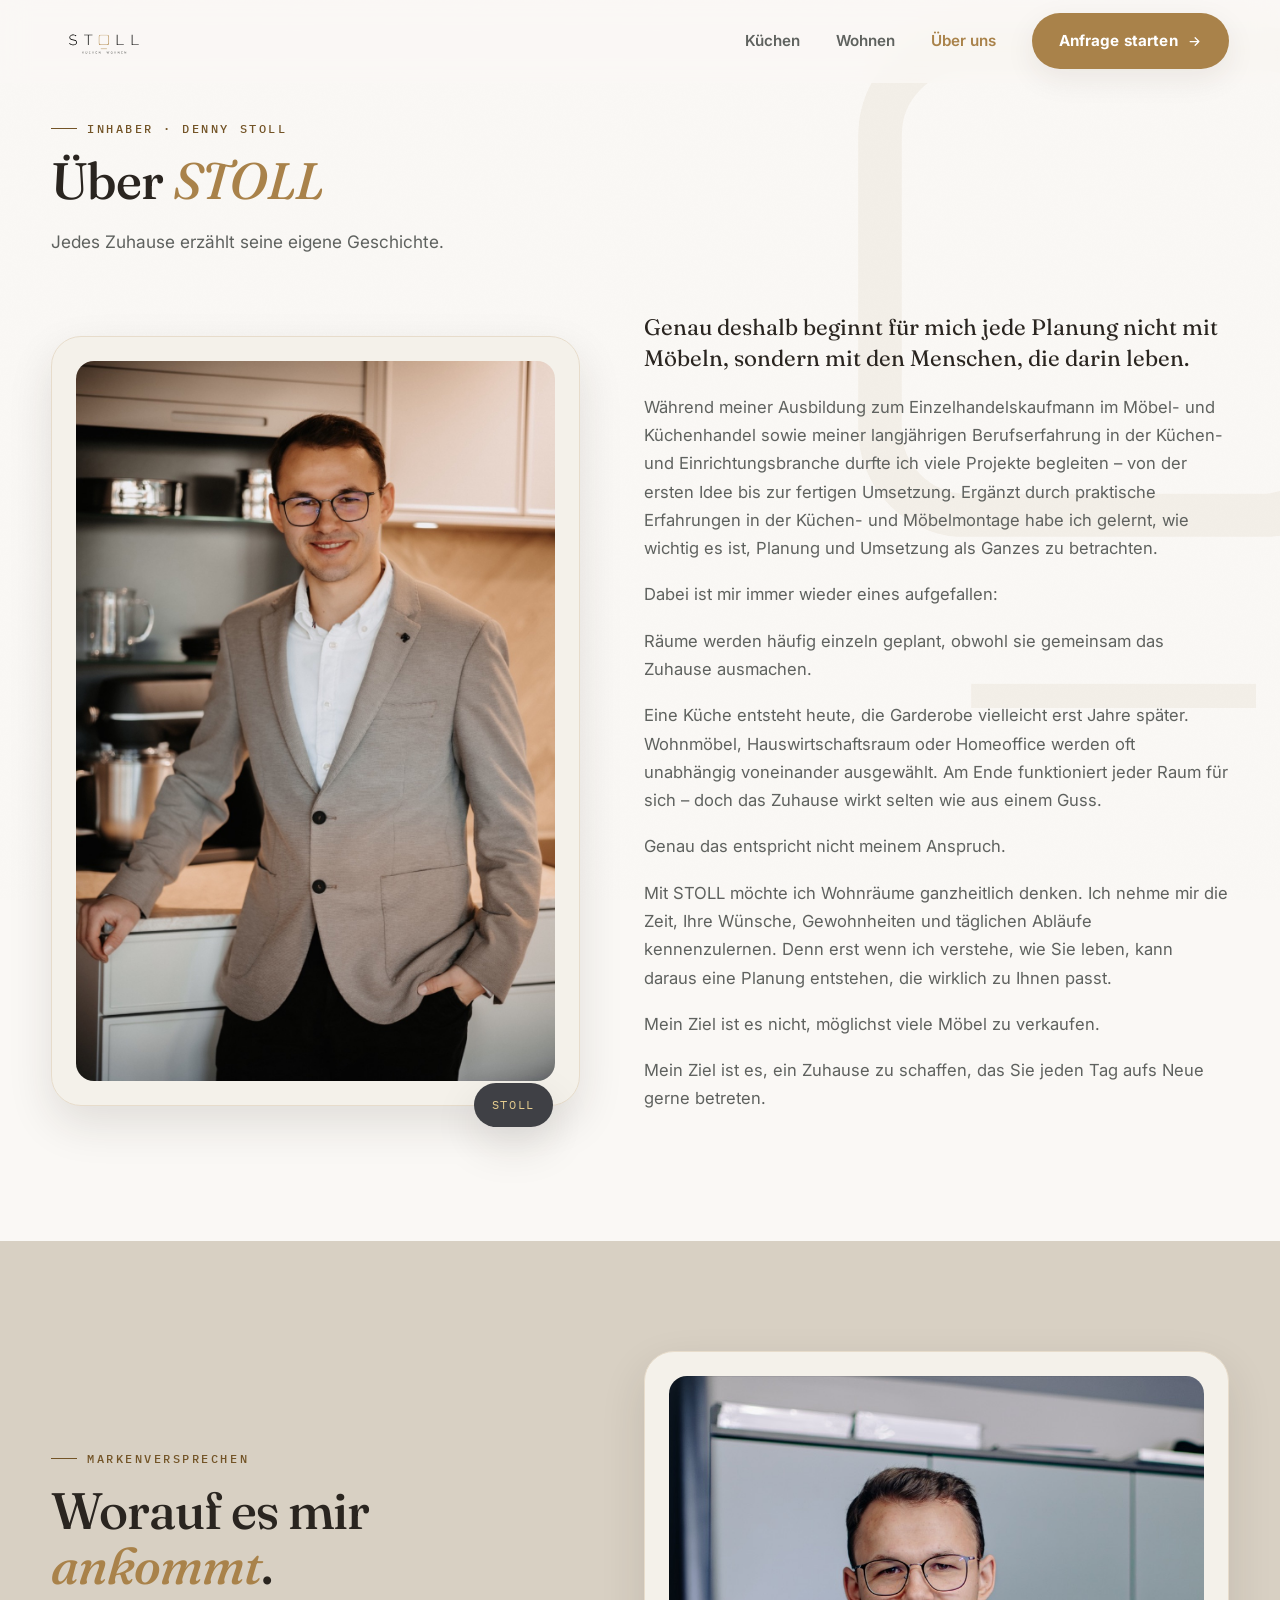
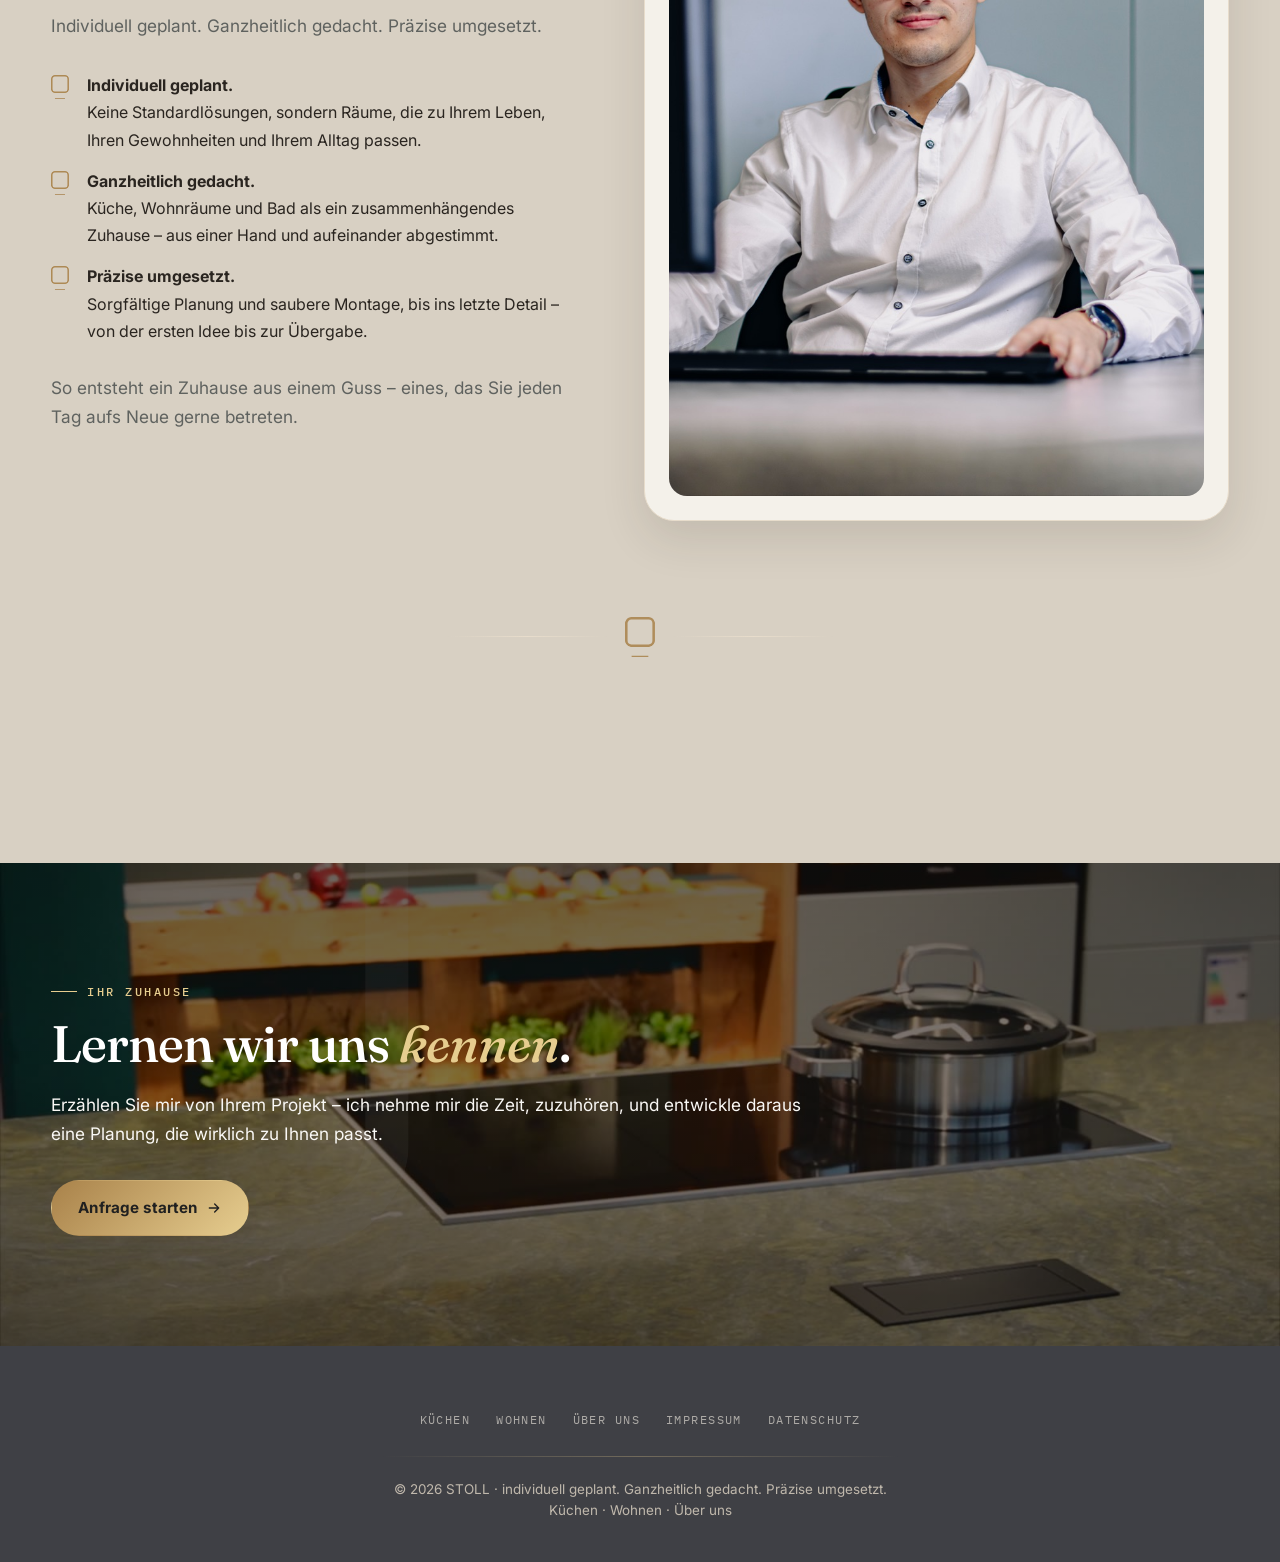
==== commit c8e8ae6f: "deploy: sync from WarMarv/Stoll-Kuechen@df93ac022110aec1a91b3d3ff97e5da8255de426" ====
--- a/ueber.html
+++ b/ueber.html
@@ -208,7 +208,12 @@
   </section>
 
   <!-- ===================== CLOSING CTA ===================== -->
-  <section class="closing">
+  <section class="closing section--media">
+    <img class="section-media-bg" src="resources/pictures/cta-ueber.jpg" alt="Eindruck aus der Arbeit von Stoll Küchen" loading="lazy" width="1600" height="900" />
+    <video class="section-media-bg" autoplay muted loop playsinline preload="metadata"
+           poster="resources/pictures/cta-ueber.jpg" aria-hidden="true">
+      <source src="resources/video/cta-ueber.mp4" type="video/mp4" />
+    </video>
     <span class="o-watermark" aria-hidden="true" style="left:-8%; bottom:-16%;"><svg xmlns="http://www.w3.org/2000/svg" viewBox="0 0 236.88 315.75" fill="currentColor" role="img" aria-hidden="true"><defs><clipPath id="ocw-18f285faab"><path d="M 0.78125 0.75 L 236 0.75 L 236 236 L 0.78125 236 Z M 0.78125 0.75 " clip-rule="nonzero"/></clipPath><clipPath id="ocw-90af466096"><path d="M 0.0351562 50.210938 L 0.0351562 186.21875 C 0.0351562 213.949219 22.511719 236.429688 50.242188 236.429688 L 186.253906 236.429688 C 213.984375 236.429688 236.464844 213.949219 236.464844 186.21875 L 236.464844 50.210938 C 236.464844 22.480469 213.984375 0 186.253906 0 L 50.242188 0 C 22.511719 0 0.0351562 22.480469 0.0351562 50.210938 Z M 0.0351562 50.210938 " clip-rule="nonzero"/></clipPath><clipPath id="ocw-c1b9705674"><path d="M 51.144531 0.898438 L 185.351562 0.898438 C 213.082031 0.898438 235.5625 23.378906 235.5625 51.109375 L 235.5625 185.320312 C 235.5625 213.050781 213.082031 235.53125 185.351562 235.53125 L 51.144531 235.53125 C 23.414062 235.53125 0.933594 213.050781 0.933594 185.320312 L 0.933594 51.109375 C 0.933594 23.378906 23.414062 0.898438 51.144531 0.898438 Z M 51.144531 0.898438 " clip-rule="nonzero"/></clipPath><clipPath id="ocw-21a5c34f56"><path d="M 0.0351562 0 L 236.097656 0 L 236.097656 236.0625 L 0.0351562 236.0625 Z M 0.0351562 0 " clip-rule="nonzero"/></clipPath><clipPath id="ocw-f9baf54a4a"><path d="M 0.0351562 50.210938 L 0.0351562 186.21875 C 0.0351562 213.949219 22.511719 236.429688 50.242188 236.429688 L 186.253906 236.429688 C 213.984375 236.429688 236.464844 213.949219 236.464844 186.21875 L 236.464844 50.210938 C 236.464844 22.480469 213.984375 0 186.253906 0 L 50.242188 0 C 22.511719 0 0.0351562 22.480469 0.0351562 50.210938 Z M 0.0351562 50.210938 " clip-rule="nonzero"/></clipPath><clipPath id="ocw-d1e6bcbc93"><path d="M 0.0351562 50.210938 L 0.0351562 186.214844 C 0.0351562 213.945312 22.511719 236.425781 50.242188 236.425781 L 186.25 236.425781 C 213.980469 236.425781 236.460938 213.945312 236.460938 186.214844 L 236.460938 50.210938 C 236.460938 22.480469 213.980469 0 186.25 0 L 50.242188 0 C 22.511719 0 0.0351562 22.480469 0.0351562 50.210938 Z M 0.0351562 50.210938 " clip-rule="nonzero"/></clipPath><clipPath id="ocw-80a44c258c"><path d="M 46 304 L 190 304 L 190 315.5 L 46 315.5 Z M 46 304 " clip-rule="nonzero"/></clipPath></defs><g clip-path="url(#ocw-18f285faab)"><g clip-path="url(#ocw-90af466096)"><g clip-path="url(#ocw-c1b9705674)"><path fill="currentColor" d="M 209.675781 236.425781 L 26.804688 236.425781 C 25.929688 236.425781 25.054688 236.378906 24.183594 236.292969 C 23.308594 236.207031 22.445312 236.078125 21.582031 235.90625 C 20.722656 235.734375 19.875 235.519531 19.035156 235.265625 C 18.199219 235.007812 17.375 234.714844 16.5625 234.378906 C 15.753906 234.042969 14.960938 233.667969 14.1875 233.253906 C 13.417969 232.839844 12.664062 232.386719 11.9375 231.902344 C 11.207031 231.414062 10.503906 230.890625 9.828125 230.335938 C 9.148438 229.777344 8.5 229.191406 7.882812 228.570312 C 7.261719 227.949219 6.671875 227.300781 6.117188 226.621094 C 5.5625 225.945312 5.039062 225.242188 4.550781 224.511719 C 4.066406 223.785156 3.613281 223.03125 3.203125 222.257812 C 2.789062 221.484375 2.414062 220.695312 2.078125 219.882812 C 1.742188 219.074219 1.445312 218.25 1.191406 217.410156 C 0.9375 216.574219 0.722656 215.722656 0.550781 214.863281 C 0.378906 214.003906 0.25 213.136719 0.164062 212.265625 C 0.078125 211.390625 0.0351562 210.519531 0.0351562 209.640625 L 0.0351562 26.773438 C 0.0351562 25.894531 0.078125 25.023438 0.164062 24.148438 C 0.253906 23.277344 0.382812 22.410156 0.554688 21.550781 C 0.726562 20.691406 0.9375 19.84375 1.195312 19.003906 C 1.449219 18.167969 1.746094 17.34375 2.082031 16.53125 C 2.417969 15.722656 2.792969 14.933594 3.207031 14.160156 C 3.617188 13.386719 4.070312 12.636719 4.554688 11.90625 C 5.042969 11.179688 5.566406 10.476562 6.121094 9.796875 C 6.679688 9.121094 7.265625 8.472656 7.886719 7.851562 C 8.503906 7.230469 9.152344 6.644531 9.832031 6.089844 C 10.507812 5.53125 11.210938 5.011719 11.941406 4.523438 C 12.667969 4.035156 13.417969 3.585938 14.191406 3.171875 C 14.964844 2.757812 15.757812 2.382812 16.566406 2.046875 C 17.375 1.710938 18.199219 1.414062 19.039062 1.160156 C 19.878906 0.90625 20.726562 0.691406 21.585938 0.519531 C 22.445312 0.347656 23.3125 0.21875 24.183594 0.132812 C 25.054688 0.046875 25.929688 0 26.804688 0 L 209.675781 0 C 210.550781 0 211.425781 0.0429688 212.296875 0.132812 C 213.171875 0.21875 214.039062 0.347656 214.898438 0.519531 C 215.757812 0.691406 216.605469 0.902344 217.445312 1.15625 C 218.285156 1.414062 219.109375 1.707031 219.917969 2.042969 C 220.726562 2.378906 221.519531 2.753906 222.292969 3.167969 C 223.066406 3.582031 223.816406 4.03125 224.546875 4.519531 C 225.273438 5.003906 225.980469 5.527344 226.65625 6.082031 C 227.335938 6.640625 227.984375 7.226562 228.601562 7.847656 C 229.222656 8.46875 229.8125 9.117188 230.367188 9.792969 C 230.925781 10.472656 231.445312 11.175781 231.933594 11.902344 C 232.421875 12.632812 232.871094 13.382812 233.285156 14.15625 C 233.699219 14.929688 234.074219 15.71875 234.410156 16.53125 C 234.746094 17.339844 235.042969 18.164062 235.296875 19.003906 C 235.554688 19.839844 235.765625 20.691406 235.9375 21.550781 C 236.109375 22.410156 236.242188 23.277344 236.328125 24.148438 C 236.414062 25.019531 236.457031 25.894531 236.460938 26.773438 L 236.460938 209.640625 C 236.460938 210.519531 236.414062 211.394531 236.328125 212.265625 C 236.242188 213.136719 236.113281 214.003906 235.941406 214.863281 C 235.769531 215.726562 235.554688 216.574219 235.300781 217.414062 C 235.046875 218.253906 234.75 219.078125 234.414062 219.886719 C 234.078125 220.699219 233.703125 221.488281 233.289062 222.261719 C 232.875 223.035156 232.425781 223.789062 231.9375 224.515625 C 231.453125 225.246094 230.929688 225.949219 230.371094 226.628906 C 229.816406 227.304688 229.226562 227.953125 228.609375 228.574219 C 227.988281 229.195312 227.339844 229.78125 226.660156 230.339844 C 225.984375 230.894531 225.28125 231.417969 224.550781 231.90625 C 223.820312 232.390625 223.070312 232.84375 222.296875 233.257812 C 221.523438 233.671875 220.730469 234.046875 219.921875 234.382812 C 219.109375 234.71875 218.285156 235.011719 217.449219 235.269531 C 216.609375 235.523438 215.757812 235.734375 214.898438 235.90625 C 214.039062 236.078125 213.171875 236.207031 212.300781 236.296875 C 211.425781 236.382812 210.550781 236.425781 209.675781 236.425781 Z M 26.804688 6.460938 C 26.140625 6.460938 25.476562 6.496094 24.816406 6.5625 C 24.15625 6.625 23.496094 6.726562 22.847656 6.855469 C 22.195312 6.988281 21.550781 7.148438 20.914062 7.34375 C 20.277344 7.535156 19.652344 7.761719 19.039062 8.015625 C 18.425781 8.269531 17.824219 8.554688 17.238281 8.867188 C 16.652344 9.183594 16.082031 9.523438 15.53125 9.894531 C 14.976562 10.261719 14.441406 10.660156 13.929688 11.082031 C 13.414062 11.503906 12.921875 11.949219 12.453125 12.417969 C 11.984375 12.890625 11.535156 13.382812 11.113281 13.894531 C 10.691406 14.410156 10.296875 14.941406 9.925781 15.496094 C 9.558594 16.046875 9.214844 16.617188 8.902344 17.203125 C 8.589844 17.789062 8.304688 18.390625 8.050781 19.003906 C 7.792969 19.617188 7.570312 20.242188 7.375 20.878906 C 7.183594 21.515625 7.019531 22.160156 6.890625 22.8125 C 6.757812 23.464844 6.660156 24.121094 6.59375 24.78125 C 6.527344 25.445312 6.496094 26.105469 6.492188 26.773438 L 6.492188 209.640625 C 6.496094 210.304688 6.527344 210.96875 6.59375 211.632812 C 6.660156 212.292969 6.757812 212.949219 6.886719 213.601562 C 7.019531 214.253906 7.179688 214.898438 7.375 215.535156 C 7.566406 216.171875 7.789062 216.796875 8.046875 217.414062 C 8.300781 218.027344 8.585938 218.628906 8.898438 219.214844 C 9.210938 219.800781 9.554688 220.371094 9.921875 220.921875 C 10.292969 221.476562 10.6875 222.011719 11.109375 222.523438 C 11.53125 223.039062 11.976562 223.53125 12.449219 224.003906 C 12.917969 224.472656 13.410156 224.917969 13.925781 225.339844 C 14.4375 225.761719 14.972656 226.160156 15.523438 226.53125 C 16.078125 226.898438 16.648438 227.242188 17.234375 227.554688 C 17.820312 227.871094 18.421875 228.152344 19.035156 228.410156 C 19.648438 228.664062 20.273438 228.890625 20.910156 229.082031 C 21.546875 229.277344 22.191406 229.4375 22.84375 229.570312 C 23.496094 229.699219 24.152344 229.800781 24.816406 229.867188 C 25.476562 229.929688 26.140625 229.964844 26.804688 229.964844 L 209.675781 229.964844 C 210.339844 229.964844 211.003906 229.933594 211.667969 229.867188 C 212.328125 229.800781 212.984375 229.703125 213.636719 229.570312 C 214.289062 229.441406 214.933594 229.28125 215.570312 229.085938 C 216.207031 228.890625 216.835938 228.667969 217.449219 228.414062 C 218.0625 228.15625 218.664062 227.875 219.25 227.558594 C 219.839844 227.246094 220.410156 226.902344 220.960938 226.535156 C 221.515625 226.164062 222.046875 225.769531 222.5625 225.347656 C 223.078125 224.921875 223.570312 224.476562 224.039062 224.007812 C 224.511719 223.535156 224.957031 223.042969 225.378906 222.527344 C 225.800781 222.015625 226.199219 221.480469 226.566406 220.925781 C 226.9375 220.375 227.28125 219.804688 227.59375 219.21875 C 227.90625 218.632812 228.191406 218.03125 228.445312 217.414062 C 228.703125 216.800781 228.925781 216.175781 229.121094 215.539062 C 229.3125 214.902344 229.476562 214.257812 229.605469 213.605469 C 229.734375 212.953125 229.835938 212.292969 229.898438 211.632812 C 229.964844 210.96875 230 210.304688 230 209.640625 L 230 26.773438 C 230 26.105469 229.964844 25.445312 229.898438 24.78125 C 229.832031 24.121094 229.734375 23.460938 229.605469 22.808594 C 229.472656 22.15625 229.3125 21.515625 229.117188 20.878906 C 228.921875 20.242188 228.699219 19.617188 228.441406 19 C 228.1875 18.386719 227.902344 17.785156 227.589844 17.199219 C 227.273438 16.613281 226.933594 16.042969 226.5625 15.492188 C 226.191406 14.9375 225.796875 14.40625 225.375 13.890625 C 224.953125 13.378906 224.507812 12.886719 224.035156 12.414062 C 223.566406 11.945312 223.074219 11.5 222.558594 11.078125 C 222.042969 10.65625 221.511719 10.257812 220.957031 9.890625 C 220.40625 9.519531 219.835938 9.179688 219.246094 8.863281 C 218.660156 8.550781 218.0625 8.265625 217.445312 8.011719 C 216.832031 7.757812 216.207031 7.53125 215.570312 7.339844 C 214.933594 7.144531 214.289062 6.984375 213.636719 6.855469 C 212.984375 6.722656 212.328125 6.625 211.664062 6.558594 C 211.003906 6.492188 210.339844 6.460938 209.675781 6.460938 Z M 26.804688 6.460938 " fill-opacity="1" fill-rule="nonzero"/></g></g></g><g clip-path="url(#ocw-21a5c34f56)"><g clip-path="url(#ocw-f9baf54a4a)"><g clip-path="url(#ocw-d1e6bcbc93)"><path stroke-linecap="butt" transform="matrix(0.749407, 0, 0, 0.749407, 0.0337478, 0.000000000000063898)" fill="none" stroke-linejoin="miter" d="M 0.00187935 67.000928 L 0.00187935 248.483059 C 0.00187935 285.486295 29.99436 315.483987 66.997595 315.483987 L 248.484939 315.483987 C 285.488174 315.483987 315.485867 285.486295 315.485867 248.483059 L 315.485867 67.000928 C 315.485867 29.997693 285.488174 -0.000000000000085265 248.484939 -0.000000000000085265 L 66.997595 -0.000000000000085265 C 29.99436 -0.000000000000085265 0.00187935 29.997693 0.00187935 67.000928 Z M 0.00187935 67.000928 " stroke="currentColor" stroke-width="54" stroke-opacity="1" stroke-miterlimit="4"/></g></g></g><g clip-path="url(#ocw-80a44c258c)"><path stroke-linecap="butt" transform="matrix(0.749407, 0, 0, 0.749407, 52.342947, 304.07559)" fill="none" stroke-linejoin="miter" d="M 0.00107154 7.498897 L 175.885023 7.498897 " stroke="currentColor" stroke-width="15" stroke-opacity="1" stroke-miterlimit="4"/></g></svg></span>
     <div class="container">
       <div class="section-head reveal" style="max-width:760px; margin-bottom:32px;">
--- a/styles.css
+++ b/styles.css
@@ -11,6 +11,7 @@
   --sand: #d8c2aa;
   --gray: #5f625f;
   --light: #faf8f5;
+  --light-rgb: 250, 248, 245; /* rgb decomposition of --light for rgba() alpha variants */
   --white: #ffffff;
 
   /* --- brand tokens (filled by scripts/fill.py from a preset / config.env) --- */
@@ -134,7 +135,7 @@
   top: 0;
   width: 100%;
   z-index: 50;
-  background: rgba(250, 248, 245, 0.78);
+  background: rgba(var(--light-rgb), 0.78);
   backdrop-filter: blur(14px) saturate(1.4);
   -webkit-backdrop-filter: blur(14px) saturate(1.4);
   border-bottom: 1px solid transparent;
@@ -271,6 +272,16 @@
   -webkit-mask-image: radial-gradient(ellipse 80% 70% at 70% 35%, #000 30%, transparent 75%);
 }
 
+/* dark overlay to make hero text readable over the video background */
+.hero::after {
+  content: "";
+  position: absolute;
+  inset: 0;
+  z-index: 1;
+  background: rgba(0, 0, 0, 0.45);
+  pointer-events: none;
+}
+
 /* hero background video (HERO_MEDIA=video) — sits behind the hero grid.
    Needs muted + playsinline + loop in the markup for mobile autoplay; the
    static hero image is its poster so LCP and the validate.py poster check hold. */
@@ -315,16 +326,17 @@
   position: relative;
   z-index: 2;
   display: grid;
-  grid-template-columns: 1.05fr 0.95fr;
-  gap: 60px;
+  grid-template-columns: 1fr;
+  gap: 0;
   align-items: center;
+  max-width: 720px;
 }
 
 .hero .eyebrow {
   display: inline-flex;
   align-items: center;
   gap: 10px;
-  color: var(--gold-text);
+  color: var(--gold-bright);
   margin-bottom: 26px;
 }
 
@@ -332,14 +344,14 @@
   content: "";
   width: 30px;
   height: 1px;
-  background: var(--gold-text);
+  background: var(--gold-bright);
 }
 
 .hero h1 {
   font-size: clamp(2.9rem, 6vw, 5.2rem);
   line-height: 0.98;
   letter-spacing: -0.025em;
-  color: var(--ink);
+  color: var(--white);
   margin-bottom: 26px;
 }
 
@@ -351,7 +363,7 @@
 
 .hero-lead {
   font-size: 1.14rem;
-  color: var(--gray);
+  color: rgba(var(--light-rgb), 0.85);
   margin-bottom: 36px;
 }
 
@@ -374,58 +386,8 @@
 
 .hero-meta .stat span {
   font-size: 0.86rem;
-  color: var(--gray);
-}
-
-/* framed hero drawing — like a plate pinned to a studio wall */
-.hero-plate {
-  position: relative;
-  background: var(--paper);
-  border-radius: var(--radius-lg);
-  border: 1px solid var(--paper-line);
-  box-shadow: var(--shadow-lift);
-  padding: 22px 22px 18px;
-}
-
-.hero-plate::after {
-  /* corner registration tick, draftsman detail */
-  content: "";
-  position: absolute;
-  top: 14px;
-  right: 14px;
-  width: 16px;
-  height: 16px;
-  border-top: 1.5px solid var(--gold);
-  border-right: 1.5px solid var(--gold);
-  opacity: 0.7;
-}
-
-.hero-plate .drawing {
-  border-radius: 16px;
-  overflow: hidden;
-  background: var(--paper);
-}
-
-.hero-plate .drawing img {
-  mix-blend-mode: normal;
-  aspect-ratio: 4 / 3;
-  object-fit: cover;
-  transform: scale(1.02);
-}
-
-.hero-plate .plate {
-  display: flex;
-  justify-content: space-between;
-  align-items: center;
-  margin-top: 14px;
-  color: var(--gold-text);
-  opacity: 0.75;
-}
-
-.hero-plate .plate span:last-child {
-  letter-spacing: 0.1em;
-}
-
+  color: rgba(var(--light-rgb), 0.75);
+}
 
 /* =============================================================
    SECTION SCAFFOLD
@@ -476,6 +438,61 @@
 .lead {
   color: var(--gray);
   font-size: 1.08rem;
+}
+
+/* =============================================================
+   SECTION BACKGROUND MEDIA  (full-bleed photo / muted loop video)
+   Generalises the hero pattern (.hero-video + .hero::after) so any
+   text section can sit over a background image or video while keeping
+   AA contrast via a dark scrim. Background layers carry .section-media-bg
+   (<img> and/or <video>); a poster <img> beneath the <video> is the
+   reduced-motion fallback so a dark backdrop always remains.
+   ============================================================= */
+.section--media {
+  position: relative;
+  overflow: hidden;
+  isolation: isolate;
+}
+
+.section-media-bg {
+  position: absolute;
+  inset: 0;
+  z-index: 0;
+  width: 100%;
+  height: 100%;
+  object-fit: cover;
+  pointer-events: none;
+}
+
+/* slightly stronger than the hero (0.45) — these sections carry more
+   body copy; the gradient deepens the top/bottom edges */
+.section--media::after {
+  content: "";
+  position: absolute;
+  inset: 0;
+  z-index: 1;
+  background: linear-gradient(rgba(0, 0, 0, 0.58), rgba(0, 0, 0, 0.5) 45%, rgba(0, 0, 0, 0.62));
+  pointer-events: none;
+}
+
+.section--media > .container { position: relative; z-index: 2; }
+
+/* flip text to light over the scrim (AA-safe on ≥0.5 black) */
+.section--media .section-head h1,
+.section--media .section-head h2 { color: var(--white); }
+.section--media .section-head h1 em,
+.section--media .section-head h2 em,
+.section--media .section-head > span { color: var(--gold-bright); }
+.section--media .section-head > span::before { background: var(--gold-bright); }
+.section--media .lead,
+.section--media .prose p { color: var(--light); }
+.section--media .o-divider { color: var(--gold-bright); }
+.section--media .o-watermark { color: var(--white); opacity: 0.1; }
+
+/* respect reduced-motion — drop the autoplaying loop; the poster <img>
+   layer beneath it stays visible so the backdrop (and contrast) hold */
+@media (prefers-reduced-motion: reduce) {
+  video.section-media-bg { display: none; }
 }
 
 /* =============================================================
@@ -951,17 +968,9 @@
 .hero-anim.d3 { animation-delay: 0.31s; }
 .hero-anim.d5 { animation-delay: 0.57s; }
 
-.hero-plate.hero-anim {
-  transform: translateY(28px) scale(0.985);
-  animation-name: riseplate;
-}
-
 @keyframes rise {
   to { opacity: 1; transform: none; }
 }
-@keyframes riseplate {
-  to { opacity: 1; transform: none; }
-}
 @keyframes stroke-draw {
   to { stroke-dashoffset: 0; }
 }
@@ -971,7 +980,6 @@
    ============================================================= */
 @media (max-width: 1080px) {
   .hero-grid { grid-template-columns: 1fr; gap: 48px; }
-  .hero-plate { max-width: 560px; margin-inline: auto; }
   .service-grid { grid-template-columns: repeat(2, 1fr); }
 }
 
@@ -1130,7 +1138,7 @@
 }
 
 /* =============================================================
-   MOBILE SECTION PAGING  (≤860px only)
+   MOBILE LAYOUT OVERRIDES  (≤860px only)
    ============================================================= */
 @media (max-width: 860px) {
   /* show hamburger, hide desktop nav CTA */
@@ -1145,16 +1153,6 @@
   .mobile-overlay { display: block; pointer-events: none; }
   .drawer-open .mobile-overlay { pointer-events: auto; }
   .mobile-drawer { display: flex; }
-
-  /* hide ALL sections by default */
-  .hero,
-  section {
-    display: none;
-  }
-
-  /* show active section */
-  .hero.is-active { display: block; }
-  section.is-active { display: block; }
 
   /* mini footer: always visible on mobile — hide chrome, keep copyright */
   footer {
@@ -1178,7 +1176,7 @@
     transition-duration: 0.001ms !important;
   }
   .reveal { opacity: 1; transform: none; }
-  .hero-anim, .hero-plate.hero-anim { opacity: 1; transform: none; }
+  .hero-anim { opacity: 1; transform: none; }
 }
 
 /* =============================================================
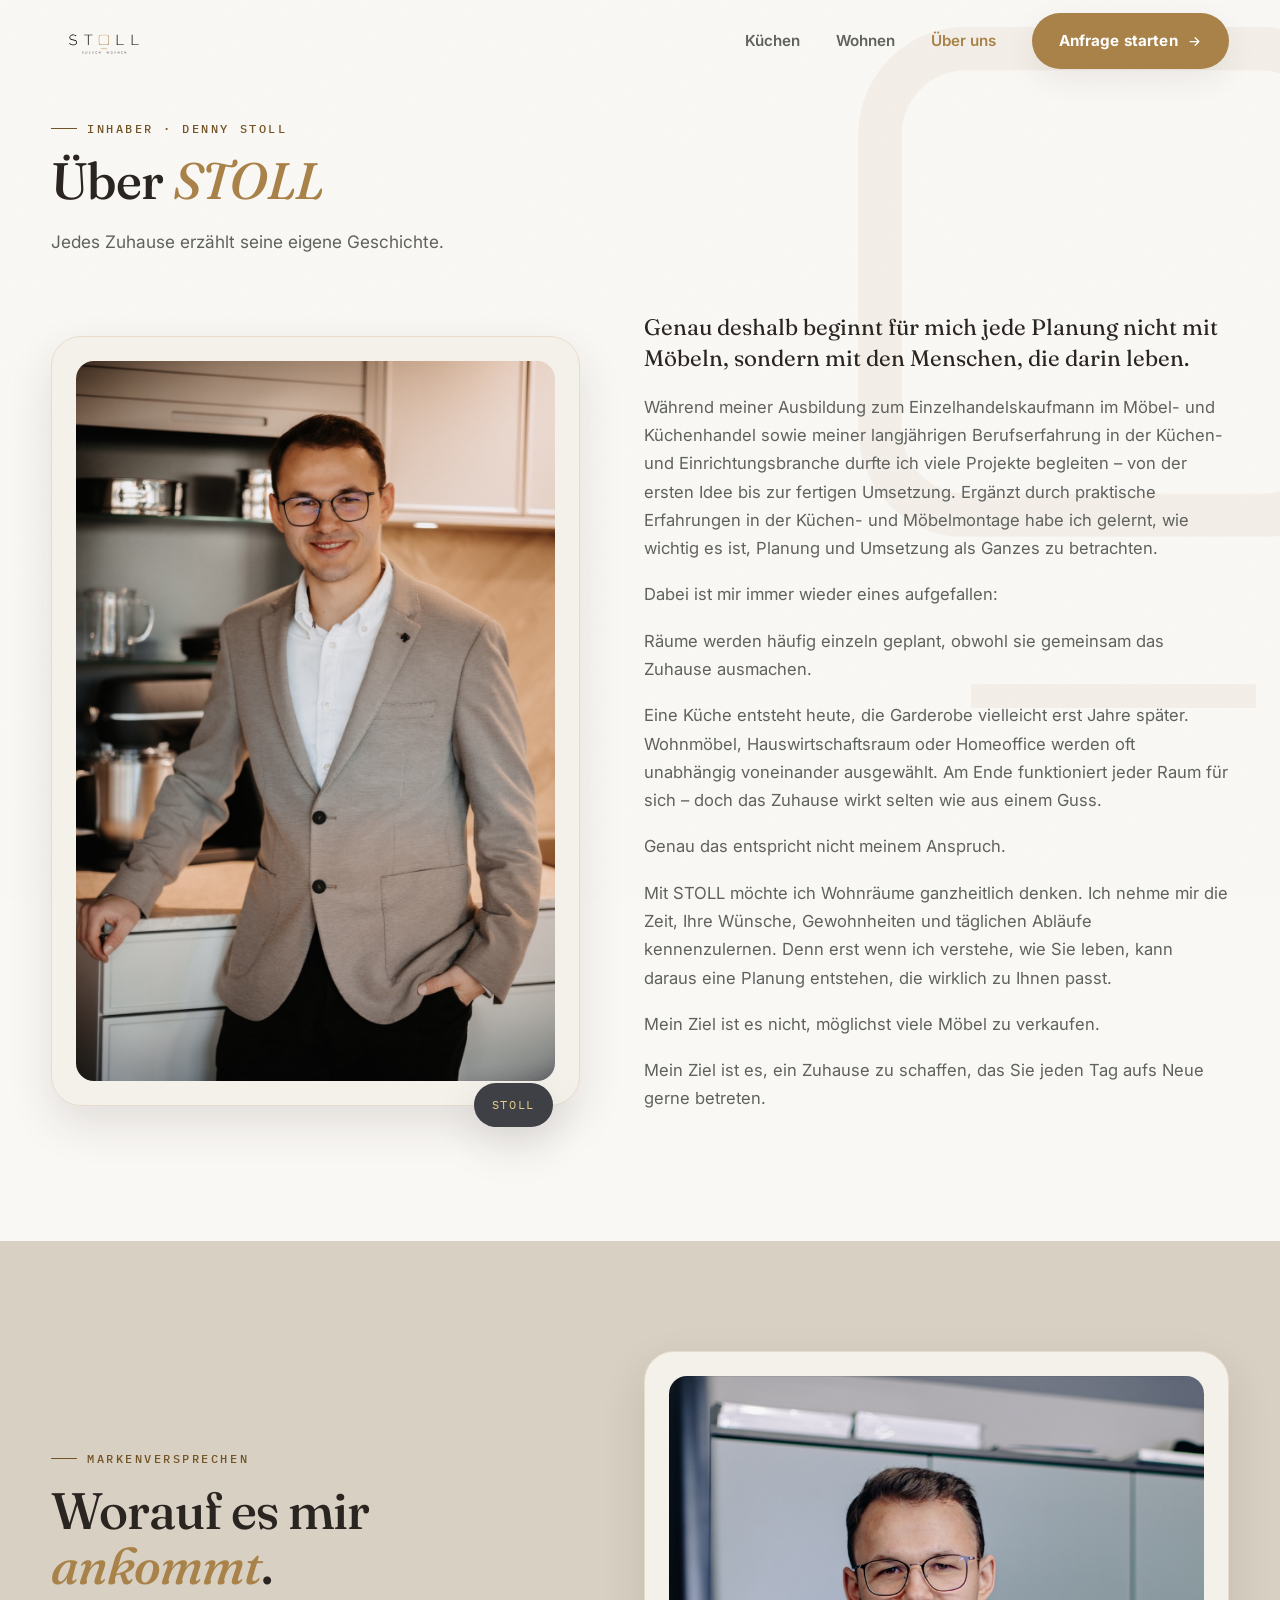
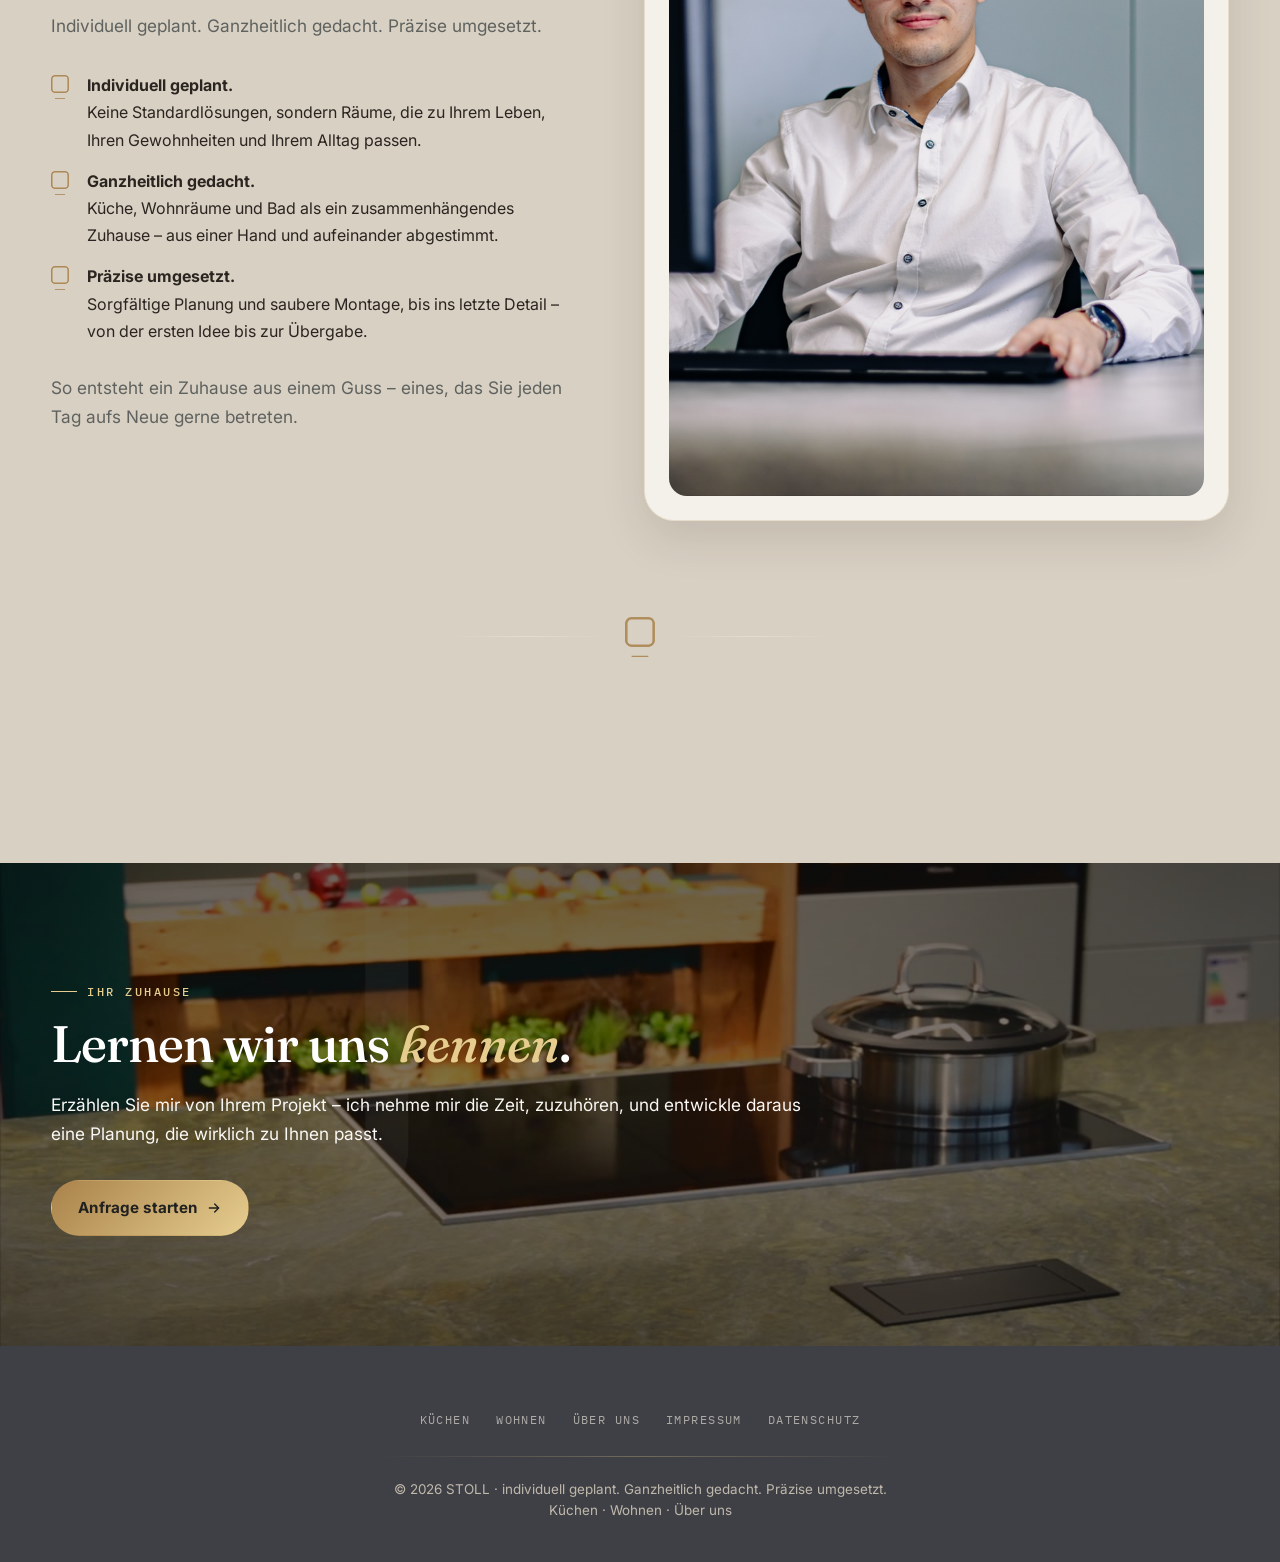
==== commit 8150d581: "deploy: sync from WarMarv/Stoll-Kuechen@5d63d8f8806a52d2cfdac031c65a0c9b335670c7" ====
--- a/ueber.html
+++ b/ueber.html
@@ -250,16 +250,21 @@
 </footer>
 
 <script>
-  // --- nav shadow on scroll ---
+  // --- nav: always transparent; white text over dark sections ---
   (function () {
     var header = document.getElementById('site-header');
     if (!header) return;
-    var onScroll = function () {
-      if (window.scrollY > 16) header.classList.add('scrolled');
-      else header.classList.remove('scrolled');
-    };
-    window.addEventListener('scroll', onScroll, { passive: true });
-    onScroll();
+    var NAV_H = 83;
+    var darkSections = Array.from(document.querySelectorAll('.hero, .section--media'));
+    function update() {
+      var isDark = darkSections.some(function (s) {
+        var rect = s.getBoundingClientRect();
+        return rect.top < NAV_H && rect.bottom > 0;
+      });
+      header.classList.toggle('over-dark', isDark);
+    }
+    window.addEventListener('scroll', update, { passive: true });
+    update();
   })();
 
   // --- hamburger + drawer (normal scrolling page) ---
--- a/styles.css
+++ b/styles.css
@@ -135,17 +135,8 @@
   top: 0;
   width: 100%;
   z-index: 50;
-  background: rgba(var(--light-rgb), 0.78);
-  backdrop-filter: blur(14px) saturate(1.4);
-  -webkit-backdrop-filter: blur(14px) saturate(1.4);
+  background: transparent;
   border-bottom: 1px solid transparent;
-  transition: border-color 0.4s var(--ease), box-shadow 0.4s var(--ease),
-    background 0.4s var(--ease);
-}
-
-header.scrolled {
-  border-bottom-color: rgba(138, 90, 54, 0.14);
-  box-shadow: 0 10px 30px rgba(45, 34, 25, 0.06);
 }
 
 .nav {
@@ -166,7 +157,7 @@
   width: auto;
   flex: none;
   object-fit: contain;
-  mix-blend-mode: multiply;
+  transition: filter 0.4s var(--ease);
 }
 
 .nav-links {
@@ -240,6 +231,16 @@
   transform: translateX(4px);
 }
 
+.btn:focus {
+  outline: none;
+}
+
+.btn:focus-visible {
+  outline: 2px solid var(--gold);
+  outline-offset: 3px;
+  box-shadow: 0 0 0 5px rgba(32, 32, 32, 0.25);
+}
+
 .btn--gold {
   background: linear-gradient(135deg, var(--gold) 0%, var(--gold-bright) 100%);
   color: var(--ink-black);
@@ -317,6 +318,35 @@
 /* Multi-page mode (SITE_MODE=multi): mark the active page's nav link. */
 .nav-links a[aria-current="page"],
 .drawer-link[aria-current="page"] { color: var(--gold); }
+
+/* header.over-dark: toggled by scroll handler when .hero/.section--media overlaps the nav zone */
+header.over-dark .nav-logo {
+  filter: brightness(0) invert(1);
+}
+
+header.over-dark .nav-links a:not(.btn) {
+  color: rgba(255, 255, 255, 0.88);
+}
+
+header.over-dark .nav-links a:not(.btn):hover {
+  color: var(--white);
+}
+
+header.over-dark .nav-links a[aria-current="page"] {
+  color: var(--gold-bright);
+}
+
+header.over-dark .nav-links a:not(.btn)::after {
+  background: var(--white);
+}
+
+header.over-dark .hamburger span {
+  background: var(--white);
+}
+
+header.over-dark .hamburger {
+  border-color: rgba(255, 255, 255, 0.25);
+}
 
 .hero .container {
   width: min(1400px, 92%);
@@ -1278,8 +1308,12 @@
 /* Wohnen one-pager: alternating media+text areas. */
 .wohnen-area { display: grid; grid-template-columns: 1fr 1fr; gap: clamp(28px, 5vw, 64px); align-items: center; margin: clamp(40px, 7vw, 88px) 0; position: relative; }
 .wohnen-area:nth-child(even) .wohnen-media { order: 2; }
-.wohnen-media { border-radius: var(--radius-lg); overflow: hidden; background: var(--paper); box-shadow: var(--shadow); }
-.wohnen-media img { display: block; width: 100%; height: 100%; object-fit: cover; }
+.wohnen-media { position: relative; border-radius: var(--radius-lg); overflow: hidden; background: var(--paper); box-shadow: var(--shadow); }
+.wohnen-media img,
+.wohnen-media video { display: block; width: 100%; height: 100%; object-fit: cover; }
+/* video sits over the <img> poster (reduced-motion fallback / orphan-ref). */
+.wohnen-media video { position: absolute; inset: 0; }
+@media (prefers-reduced-motion: reduce) { .wohnen-media video { display: none; } }
 .wohnen-copy h2 { font-family: var(--font-display); font-size: clamp(1.8rem, 3.4vw, 2.6rem); }
 @media (max-width: 860px) { .wohnen-area { grid-template-columns: 1fr; } .wohnen-area:nth-child(even) .wohnen-media { order: 0; } }
 
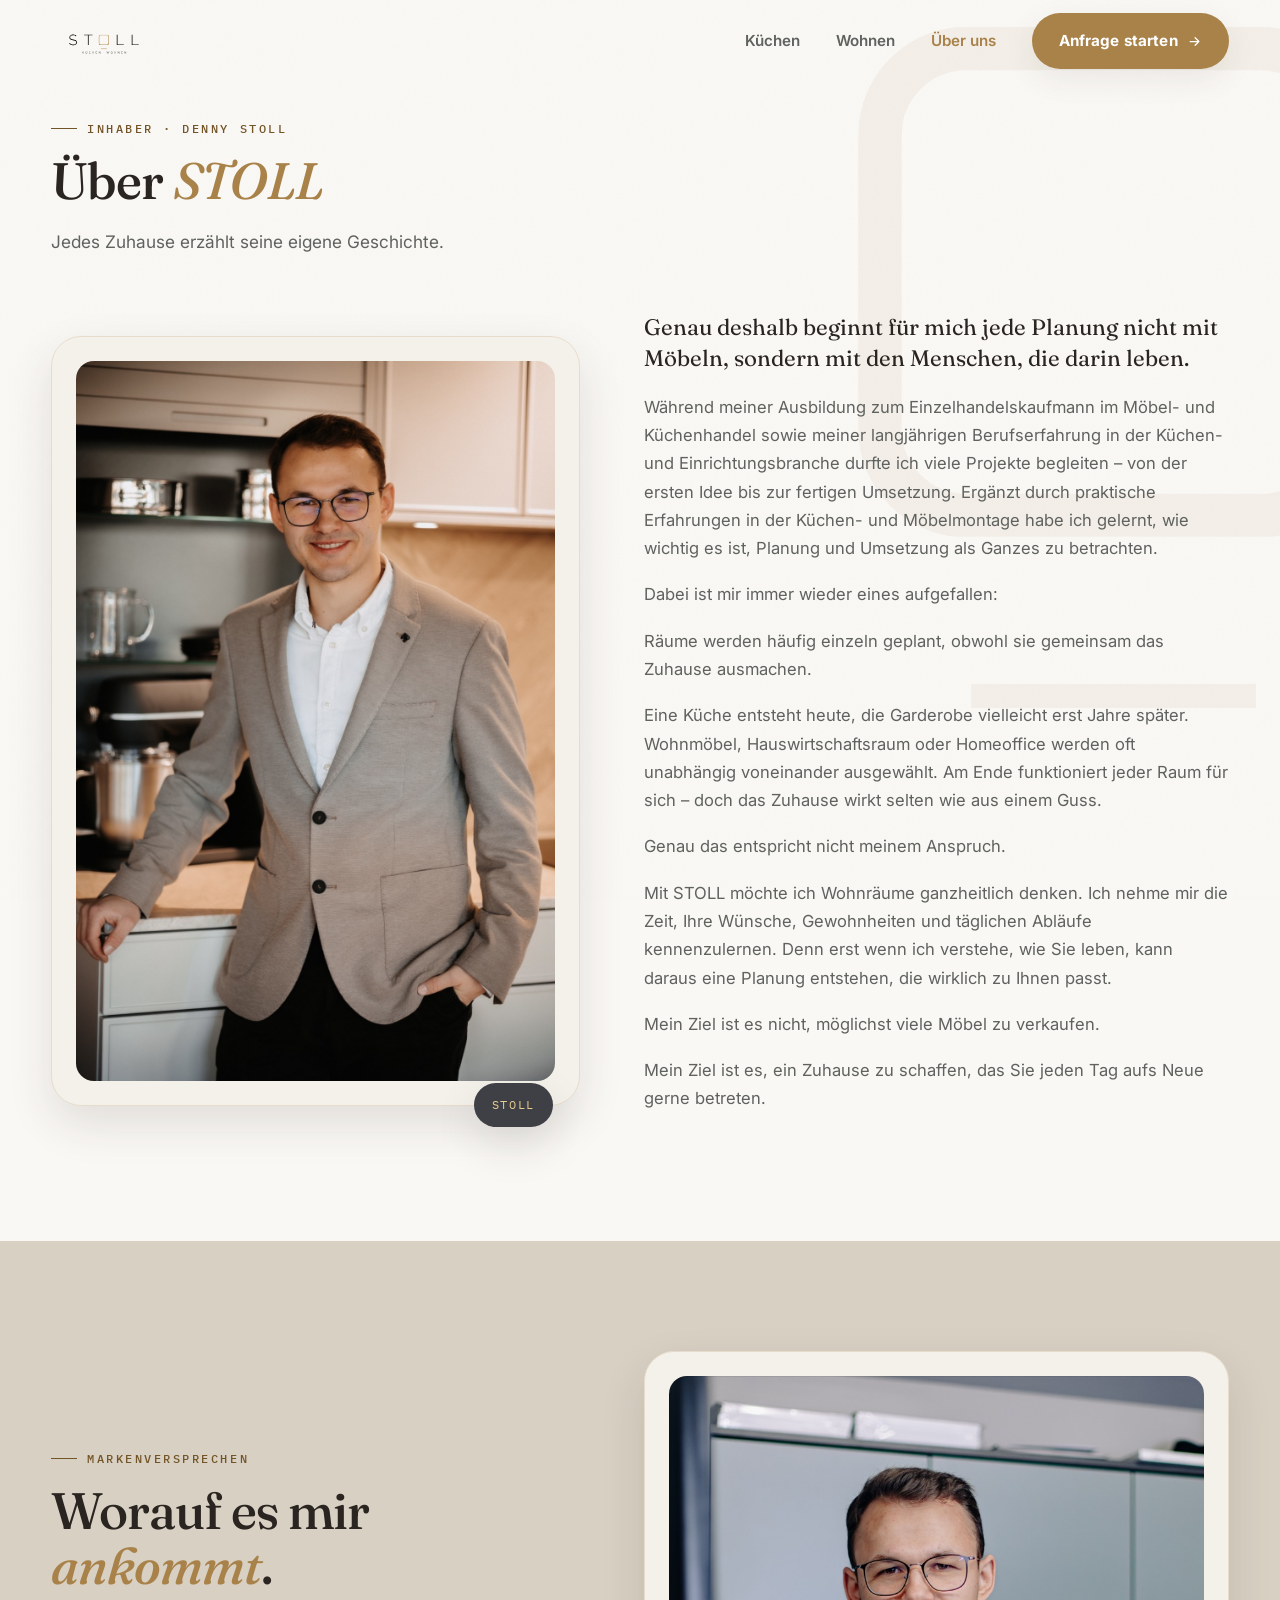
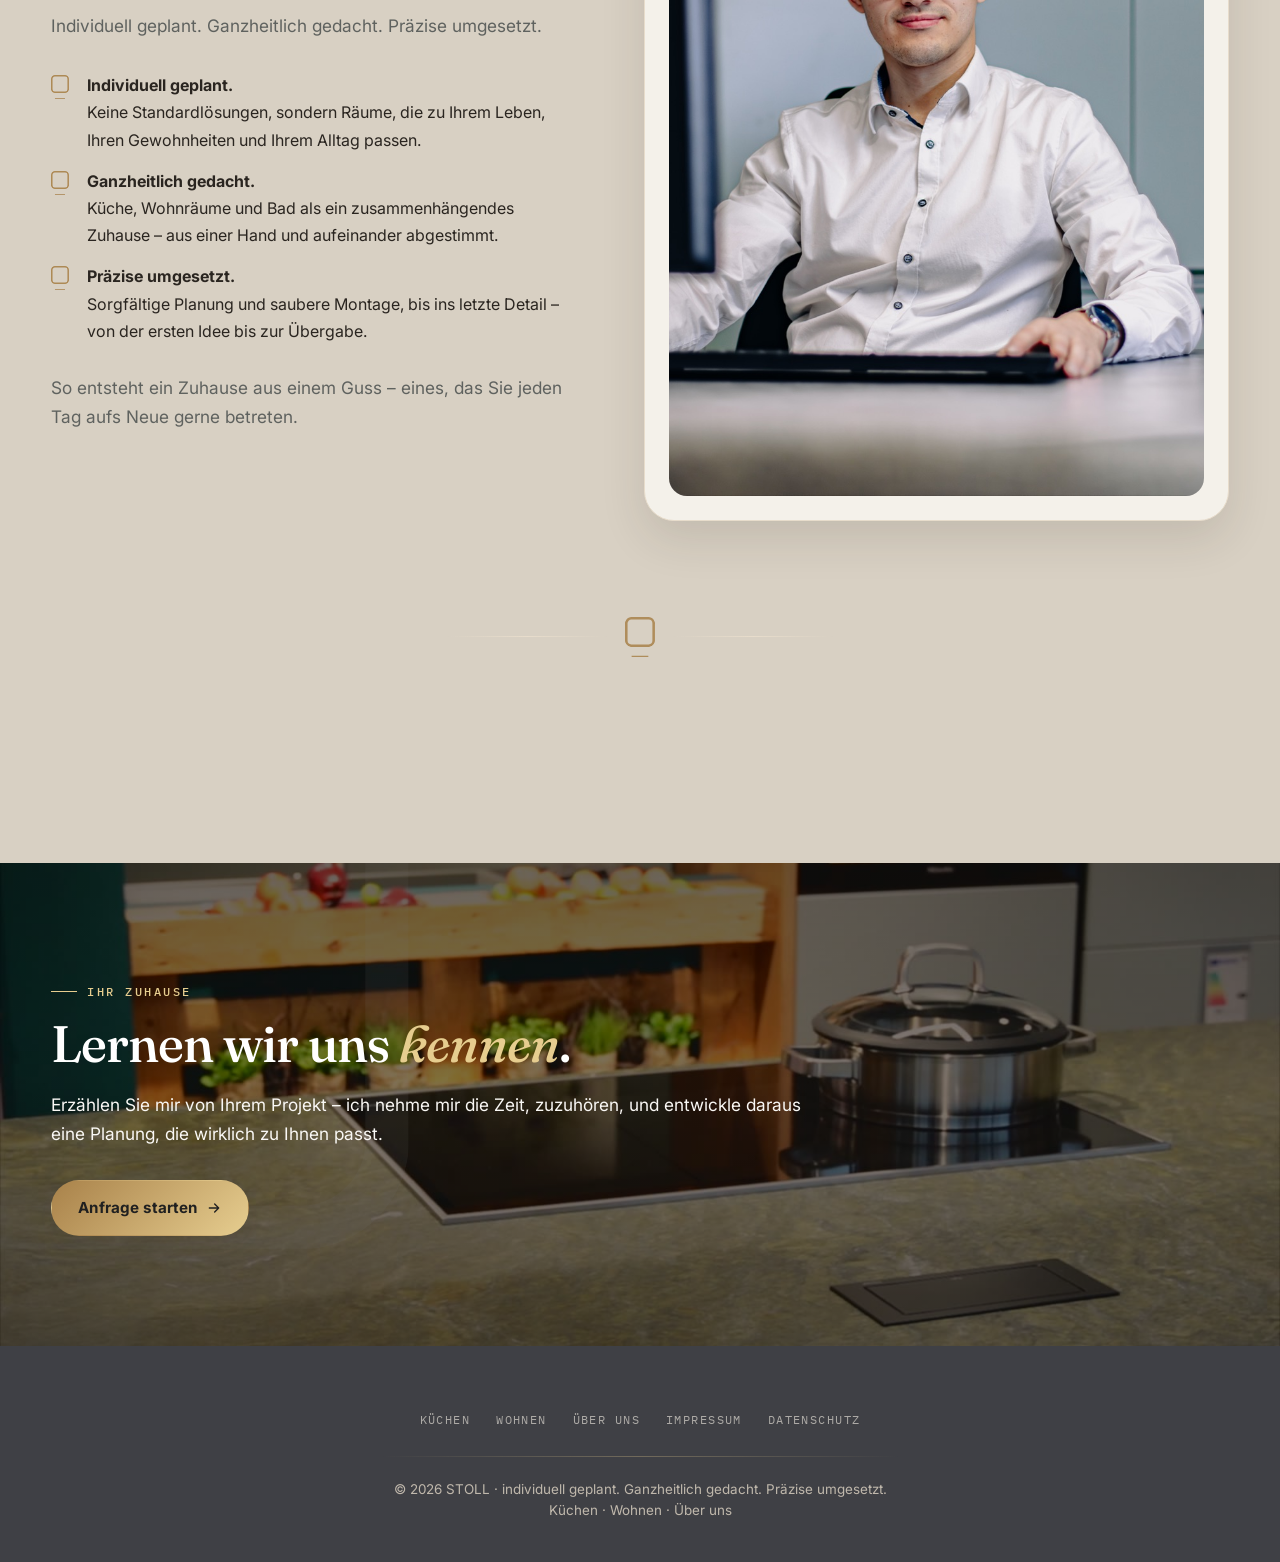
==== commit f8487326: "deploy: sync from WarMarv/Stoll-Kuechen@4c0fceba4e5a3f161ff22535fcb076f2e3381b8a" ====
--- a/ueber.html
+++ b/ueber.html
@@ -250,21 +250,16 @@
 </footer>
 
 <script>
-  // --- nav: always transparent; white text over dark sections ---
+  // --- nav shadow on scroll ---
   (function () {
     var header = document.getElementById('site-header');
     if (!header) return;
-    var NAV_H = 83;
-    var darkSections = Array.from(document.querySelectorAll('.hero, .section--media'));
-    function update() {
-      var isDark = darkSections.some(function (s) {
-        var rect = s.getBoundingClientRect();
-        return rect.top < NAV_H && rect.bottom > 0;
-      });
-      header.classList.toggle('over-dark', isDark);
-    }
-    window.addEventListener('scroll', update, { passive: true });
-    update();
+    var onScroll = function () {
+      if (window.scrollY > 16) header.classList.add('scrolled');
+      else header.classList.remove('scrolled');
+    };
+    window.addEventListener('scroll', onScroll, { passive: true });
+    onScroll();
   })();
 
   // --- hamburger + drawer (normal scrolling page) ---
--- a/styles.css
+++ b/styles.css
@@ -136,7 +136,20 @@
   width: 100%;
   z-index: 50;
   background: transparent;
+  backdrop-filter: blur(0px);
+  -webkit-backdrop-filter: blur(0px);
   border-bottom: 1px solid transparent;
+  transition: border-color 0.4s var(--ease), box-shadow 0.4s var(--ease),
+    background 0.4s var(--ease), backdrop-filter 0.4s var(--ease),
+    -webkit-backdrop-filter 0.4s var(--ease);
+}
+
+header.scrolled {
+  background: rgba(var(--light-rgb), 0.88);
+  backdrop-filter: blur(14px) saturate(1.4);
+  -webkit-backdrop-filter: blur(14px) saturate(1.4);
+  border-bottom-color: rgba(138, 90, 54, 0.14);
+  box-shadow: 0 10px 30px rgba(45, 34, 25, 0.06);
 }
 
 .nav {
@@ -319,32 +332,37 @@
 .nav-links a[aria-current="page"],
 .drawer-link[aria-current="page"] { color: var(--gold); }
 
-/* header.over-dark: toggled by scroll handler when .hero/.section--media overlaps the nav zone */
-header.over-dark .nav-logo {
+/* =============================================================
+   DARK-TOP NAV OVERRIDES
+   Applied on pages whose first section is dark (hero video /
+   section--media). Attribute: data-top-dark on <body>.
+   Only active when the header is NOT yet scrolled (transparent).
+   ============================================================= */
+[data-top-dark] header:not(.scrolled) .nav-logo {
   filter: brightness(0) invert(1);
 }
 
-header.over-dark .nav-links a:not(.btn) {
+[data-top-dark] header:not(.scrolled) .nav-links a:not(.btn) {
   color: rgba(255, 255, 255, 0.88);
 }
 
-header.over-dark .nav-links a:not(.btn):hover {
+[data-top-dark] header:not(.scrolled) .nav-links a:not(.btn):hover {
   color: var(--white);
 }
 
-header.over-dark .nav-links a[aria-current="page"] {
+[data-top-dark] header:not(.scrolled) .nav-links a[aria-current="page"] {
   color: var(--gold-bright);
 }
 
-header.over-dark .nav-links a:not(.btn)::after {
+[data-top-dark] header:not(.scrolled) .nav-links a:not(.btn)::after {
   background: var(--white);
 }
 
-header.over-dark .hamburger span {
+[data-top-dark] header:not(.scrolled) .hamburger span {
   background: var(--white);
 }
 
-header.over-dark .hamburger {
+[data-top-dark] header:not(.scrolled) .hamburger {
   border-color: rgba(255, 255, 255, 0.25);
 }
 
